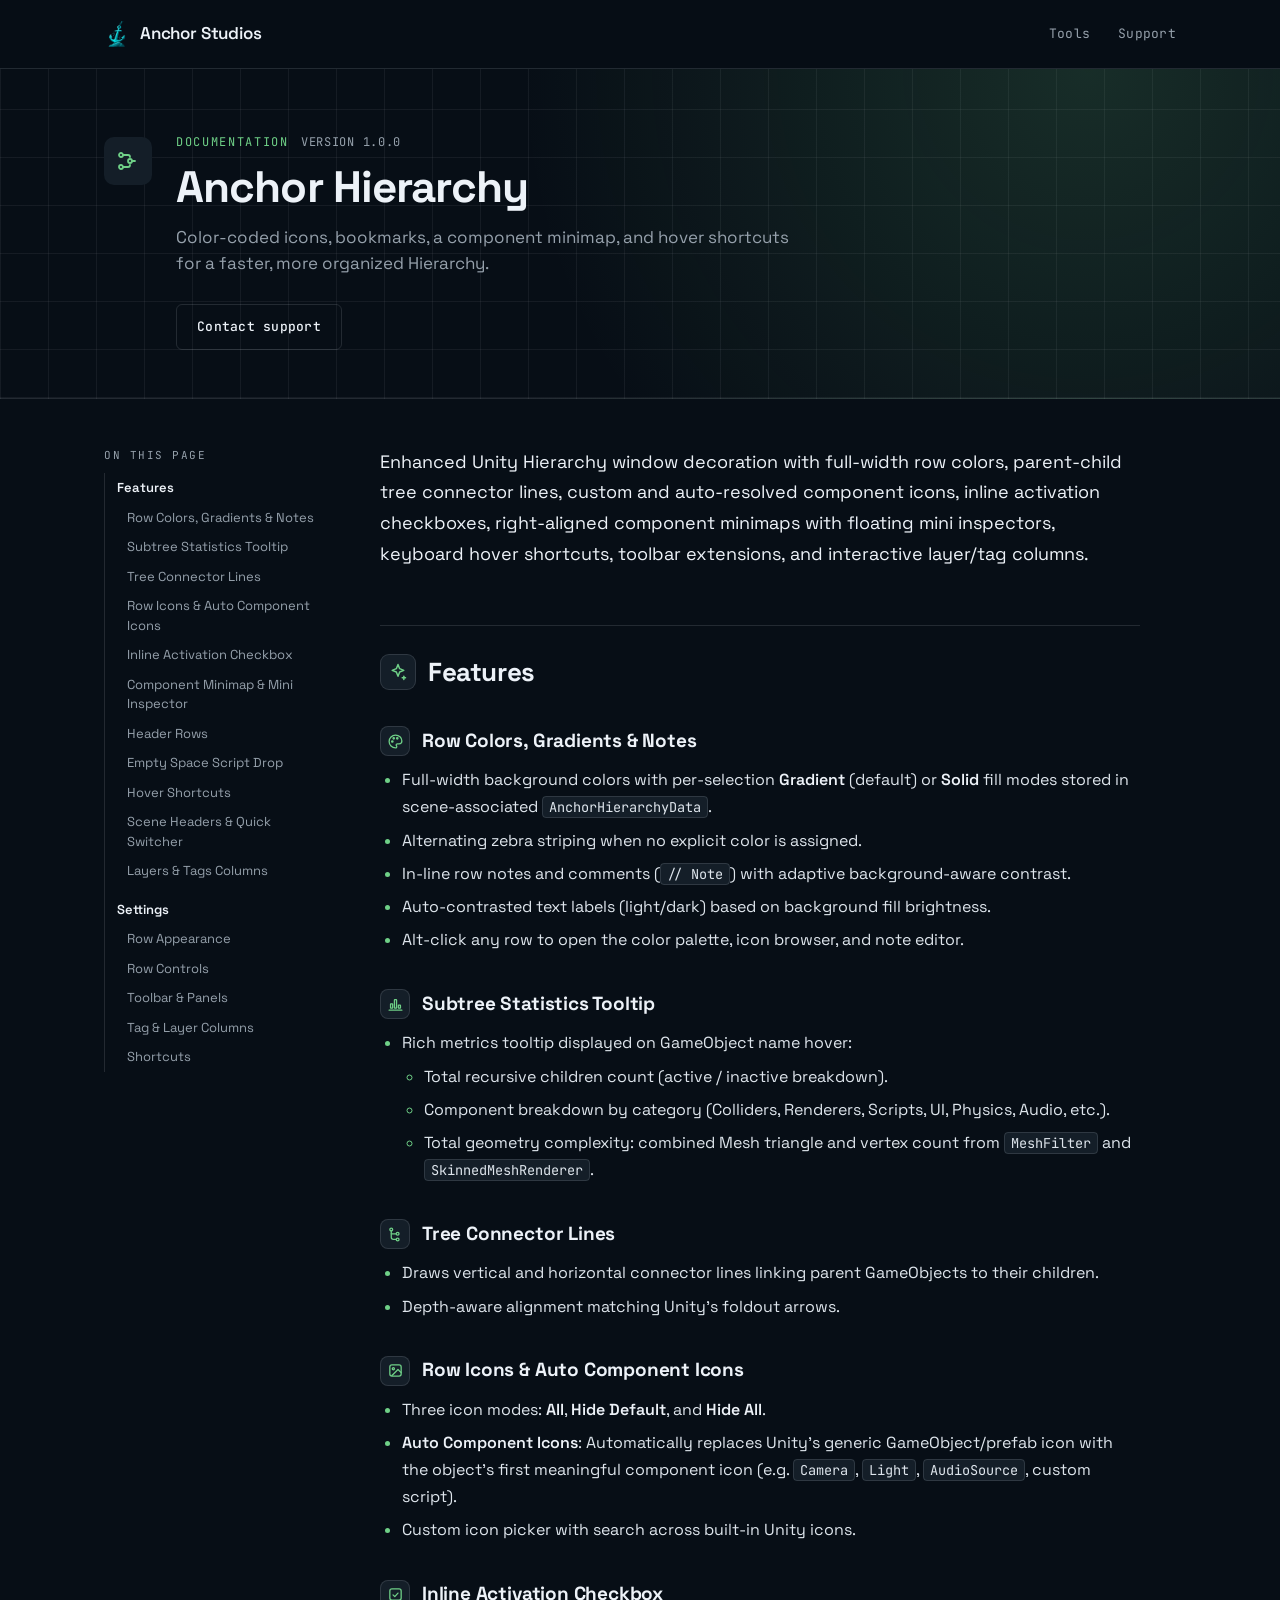
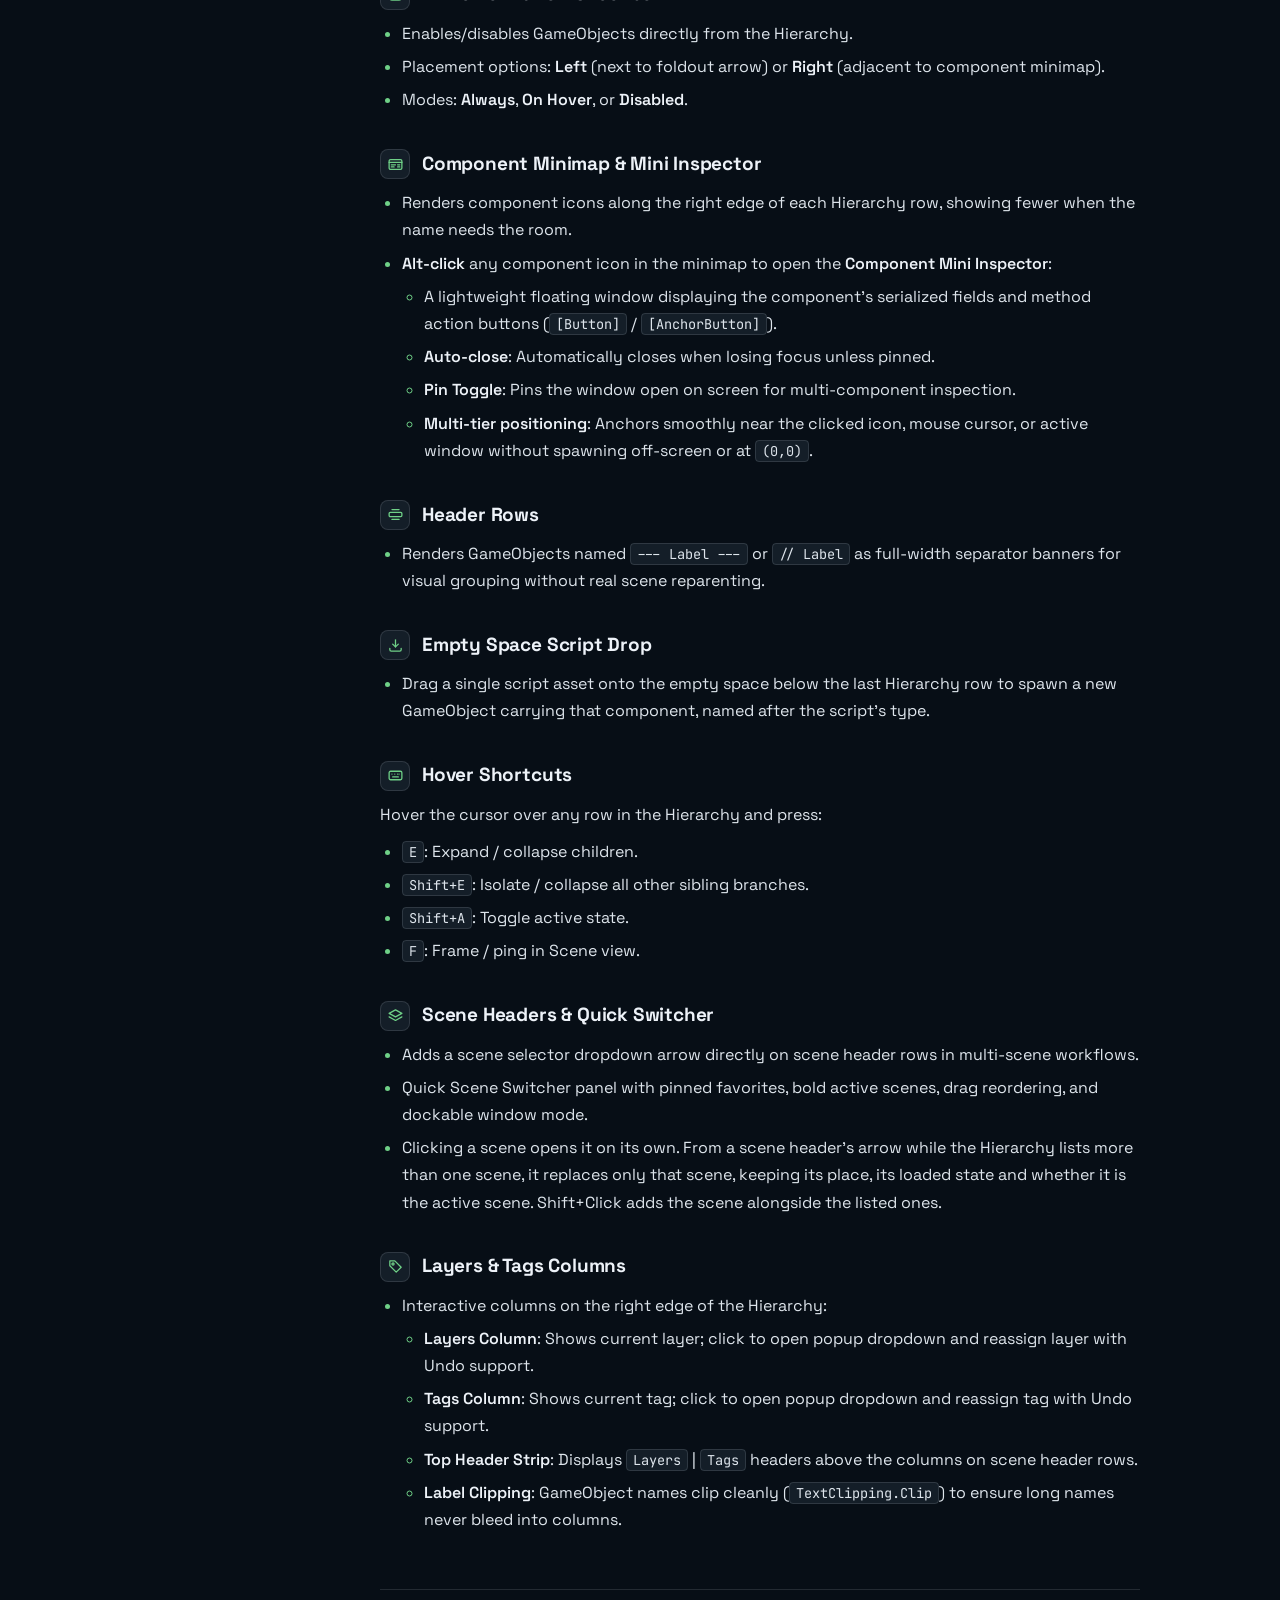
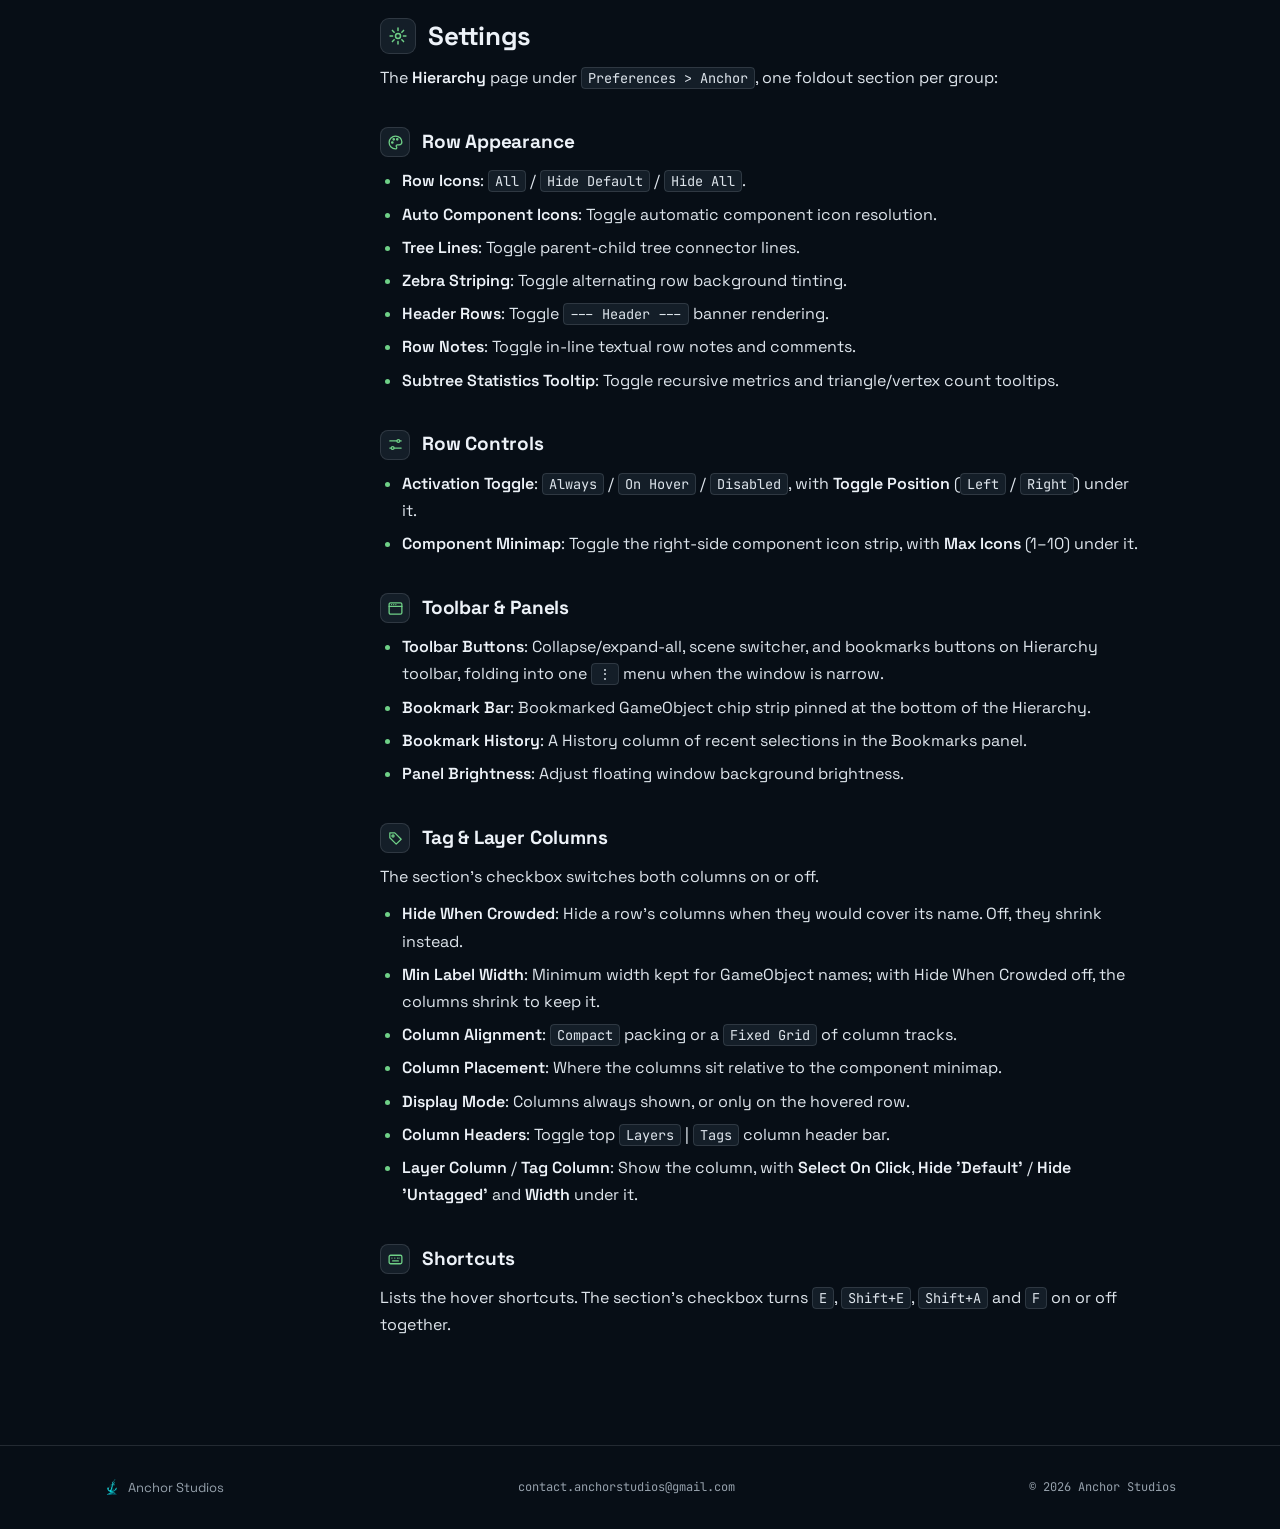
==== hierarchy/index.html @ f1061329 "Add a documentation page for Anchor Hierarchy - hierarchy/index.html is built from the module README" ====
<!doctype html>
<!-- Generated from the Anchor Hierarchy README by scripts/build-docs.py. Edit the README, then rebuild. -->
<html lang="en">
<head>
  <meta charset="UTF-8">
  <meta name="viewport" content="width=device-width, initial-scale=1.0">
  <title>Anchor Hierarchy Documentation — Anchor Studios</title>
  <meta name="description" content="Color-coded icons, bookmarks, a component minimap, and hover shortcuts for a faster, more organized Hierarchy.">
  <link rel="icon" type="image/png" sizes="32x32" href="../src/img/brand/favicon-32.png">
  <link rel="icon" type="image/png" sizes="48x48" href="../src/img/brand/favicon-48.png">
  <link rel="preconnect" href="https://fonts.googleapis.com">
  <link rel="preconnect" href="https://fonts.gstatic.com" crossorigin>
  <link href="https://fonts.googleapis.com/css2?family=Space+Grotesk:wght@500;600;700&family=JetBrains+Mono:wght@400;500&display=swap" rel="stylesheet">
  <link rel="stylesheet" href="../src/css/styles.css">
  <link rel="stylesheet" href="../src/css/docs.css">
</head>
<body style="--tool-accent: oklch(78% 0.14 150);">

  <header class="site-header">
    <div class="wrap header-inner">
      <a href="../" class="brand">
        <img src="../src/img/brand/mark-crisp-256.png" alt="">
        Anchor Studios
      </a>
      <nav>
        <a href="../#tools">Tools</a>
        <a href="mailto:contact.anchorstudios@gmail.com">Support</a>
      </nav>
    </div>
  </header>

  <main>
    <section class="doc-hero">
      <div class="wrap doc-hero-inner">
        <div class="modal-icon"><svg viewBox="0 0 24 24" fill="none" stroke="currentColor" stroke-width="1.8" stroke-linecap="round" stroke-linejoin="round" width="24" height="24"><circle cx="5" cy="6" r="2"/><circle cx="5" cy="18" r="2"/><circle cx="14" cy="12" r="2"/><path d="M7 6h5a2 2 0 0 1 2 2v0"/><path d="M7 18h5a2 2 0 0 0 2-2v0"/><path d="M16 12h3"/></svg></div>
        <div>
          <div class="doc-eyebrow">Documentation <span class="doc-version">Version 1.0.0</span></div>
          <h1>Anchor Hierarchy</h1>
          <p class="lede">Color-coded icons, bookmarks, a component minimap, and hover shortcuts for a faster, more organized Hierarchy.</p>
          <div class="hero-actions">
            
            <a class="btn btn-ghost" href="mailto:contact.anchorstudios@gmail.com">Contact support</a>
          </div>
        </div>
      </div>
    </section>

    <div class="wrap doc-layout">
      <nav class="doc-toc" aria-label="On this page">
        <div class="doc-toc-title">On this page</div>
        <ul><li class="toc-2"><a href="#features">Features</a></li><li class="toc-3"><a href="#row-colors-gradients-notes">Row Colors, Gradients &amp; Notes</a></li><li class="toc-3"><a href="#subtree-statistics-tooltip">Subtree Statistics Tooltip</a></li><li class="toc-3"><a href="#tree-connector-lines">Tree Connector Lines</a></li><li class="toc-3"><a href="#row-icons-auto-component-icons">Row Icons &amp; Auto Component Icons</a></li><li class="toc-3"><a href="#inline-activation-checkbox">Inline Activation Checkbox</a></li><li class="toc-3"><a href="#component-minimap-mini-inspector">Component Minimap &amp; Mini Inspector</a></li><li class="toc-3"><a href="#header-rows">Header Rows</a></li><li class="toc-3"><a href="#empty-space-script-drop">Empty Space Script Drop</a></li><li class="toc-3"><a href="#hover-shortcuts">Hover Shortcuts</a></li><li class="toc-3"><a href="#scene-headers-quick-switcher">Scene Headers &amp; Quick Switcher</a></li><li class="toc-3"><a href="#layers-tags-columns">Layers &amp; Tags Columns</a></li><li class="toc-2"><a href="#settings">Settings</a></li><li class="toc-3"><a href="#row-appearance">Row Appearance</a></li><li class="toc-3"><a href="#row-controls">Row Controls</a></li><li class="toc-3"><a href="#toolbar-panels">Toolbar &amp; Panels</a></li><li class="toc-3"><a href="#tag-layer-columns">Tag &amp; Layer Columns</a></li><li class="toc-3"><a href="#shortcuts">Shortcuts</a></li></ul>
      </nav>
      <article class="doc-content">
<p>Enhanced Unity Hierarchy window decoration with full-width row colors, parent-child tree connector lines, custom and auto-resolved component icons, inline activation checkboxes, right-aligned component minimaps with floating mini inspectors, keyboard hover shortcuts, toolbar extensions, and interactive layer/tag columns.</p>
<hr>
<h2 id="features"><span class="doc-icon" aria-hidden="true"><svg viewBox="0 0 24 24" fill="none" stroke="currentColor" stroke-width="1.8" stroke-linecap="round" stroke-linejoin="round"><path d="M12 3l2 5 5 2-5 2-2 5-2-5-5-2 5-2 2-5z"/><path d="M19 17v4"/><path d="M17 19h4"/></svg></span><span>Features</span></h2>
<h3 id="row-colors-gradients-notes"><span class="doc-icon" aria-hidden="true"><svg viewBox="0 0 24 24" fill="none" stroke="currentColor" stroke-width="1.8" stroke-linecap="round" stroke-linejoin="round"><path d="M12 3a9 9 0 1 0 0 18c1.2 0 1.8-.8 1.8-1.7 0-1.1-.9-1.6-.9-2.5 0-.9.7-1.6 1.6-1.6H17a4 4 0 0 0 4-4c0-4.6-4-8.2-9-8.2z"/><circle cx="7.5" cy="12" r="1"/><circle cx="9.5" cy="7.5" r="1"/><circle cx="14.5" cy="7.5" r="1"/></svg></span><span>Row Colors, Gradients &amp; Notes</span></h3>
<ul><li>
Full-width background colors with per-selection <strong>Gradient</strong> (default) or <strong>Solid</strong> fill modes stored in scene-associated <code>AnchorHierarchyData</code>.
</li><li>
Alternating zebra striping when no explicit color is assigned.
</li><li>
In-line row notes and comments (<code>// Note</code>) with adaptive background-aware contrast.
</li><li>
Auto-contrasted text labels (light/dark) based on background fill brightness.
</li><li>
Alt-click any row to open the color palette, icon browser, and note editor.
</li></ul>
<h3 id="subtree-statistics-tooltip"><span class="doc-icon" aria-hidden="true"><svg viewBox="0 0 24 24" fill="none" stroke="currentColor" stroke-width="1.8" stroke-linecap="round" stroke-linejoin="round"><path d="M3 20h18"/><rect x="5" y="11" width="3" height="6" rx="0.5"/><rect x="10.5" y="5" width="3" height="12" rx="0.5"/><rect x="16" y="13" width="3" height="4" rx="0.5"/></svg></span><span>Subtree Statistics Tooltip</span></h3>
<ul><li>
Rich metrics tooltip displayed on GameObject name hover:
<ul><li>
Total recursive children count (active / inactive breakdown).
</li><li>
Component breakdown by category (Colliders, Renderers, Scripts, UI, Physics, Audio, etc.).
</li><li>
Total geometry complexity: combined Mesh triangle and vertex count from <code>MeshFilter</code> and <code>SkinnedMeshRenderer</code>.
</li></ul>
</li></ul>
<h3 id="tree-connector-lines"><span class="doc-icon" aria-hidden="true"><svg viewBox="0 0 24 24" fill="none" stroke="currentColor" stroke-width="1.8" stroke-linecap="round" stroke-linejoin="round"><circle cx="6" cy="5" r="2"/><path d="M6 7v9a3 3 0 0 0 3 3h4"/><path d="M6 11h7"/><circle cx="15" cy="11" r="2"/><circle cx="15" cy="19" r="2"/></svg></span><span>Tree Connector Lines</span></h3>
<ul><li>
Draws vertical and horizontal connector lines linking parent GameObjects to their children.
</li><li>
Depth-aware alignment matching Unity's foldout arrows.
</li></ul>
<h3 id="row-icons-auto-component-icons"><span class="doc-icon" aria-hidden="true"><svg viewBox="0 0 24 24" fill="none" stroke="currentColor" stroke-width="1.8" stroke-linecap="round" stroke-linejoin="round"><rect x="4" y="4" width="16" height="16" rx="3"/><circle cx="9" cy="9.5" r="1.5"/><path d="M20 15l-4.5-4.5L7 19"/></svg></span><span>Row Icons &amp; Auto Component Icons</span></h3>
<ul><li>
Three icon modes: <strong>All</strong>, <strong>Hide Default</strong>, and <strong>Hide All</strong>.
</li><li>
<strong>Auto Component Icons</strong>: Automatically replaces Unity's generic GameObject/prefab icon with the object's first meaningful component icon (e.g. <code>Camera</code>, <code>Light</code>, <code>AudioSource</code>, custom script).
</li><li>
Custom icon picker with search across built-in Unity icons.
</li></ul>
<h3 id="inline-activation-checkbox"><span class="doc-icon" aria-hidden="true"><svg viewBox="0 0 24 24" fill="none" stroke="currentColor" stroke-width="1.8" stroke-linecap="round" stroke-linejoin="round"><rect x="4" y="4" width="16" height="16" rx="3"/><path d="M8.5 12.5l2.5 2.5 4.5-5"/></svg></span><span>Inline Activation Checkbox</span></h3>
<ul><li>
Enables/disables GameObjects directly from the Hierarchy.
</li><li>
Placement options: <strong>Left</strong> (next to foldout arrow) or <strong>Right</strong> (adjacent to component minimap).
</li><li>
Modes: <strong>Always</strong>, <strong>On Hover</strong>, or <strong>Disabled</strong>.
</li></ul>
<h3 id="component-minimap-mini-inspector"><span class="doc-icon" aria-hidden="true"><svg viewBox="0 0 24 24" fill="none" stroke="currentColor" stroke-width="1.8" stroke-linecap="round" stroke-linejoin="round"><rect x="3" y="5" width="18" height="14" rx="2"/><path d="M3 9h18"/><path d="M6 12.5h6"/><path d="M6 15.5h4"/><path d="M15 12.5h3"/><path d="M15 15.5h3"/></svg></span><span>Component Minimap &amp; Mini Inspector</span></h3>
<ul><li>
Renders component icons along the right edge of each Hierarchy row, showing fewer when the name needs the room.
</li><li>
<strong>Alt-click</strong> any component icon in the minimap to open the <strong>Component Mini Inspector</strong>:
<ul><li>
A lightweight floating window displaying the component's serialized fields and method action buttons (<code>[Button]</code> / <code>[AnchorButton]</code>).
</li><li>
<strong>Auto-close</strong>: Automatically closes when losing focus unless pinned.
</li><li>
<strong>Pin Toggle</strong>: Pins the window open on screen for multi-component inspection.
</li><li>
<strong>Multi-tier positioning</strong>: Anchors smoothly near the clicked icon, mouse cursor, or active window without spawning off-screen or at <code>(0,0)</code>.
</li></ul>
</li></ul>
<h3 id="header-rows"><span class="doc-icon" aria-hidden="true"><svg viewBox="0 0 24 24" fill="none" stroke="currentColor" stroke-width="1.8" stroke-linecap="round" stroke-linejoin="round"><rect x="3" y="9" width="18" height="6" rx="1.5"/><path d="M7 5h10"/><path d="M7 19h10"/></svg></span><span>Header Rows</span></h3>
<ul><li>
Renders GameObjects named <code>--- Label ---</code> or <code>// Label</code> as full-width separator banners for visual grouping without real scene reparenting.
</li></ul>
<h3 id="empty-space-script-drop"><span class="doc-icon" aria-hidden="true"><svg viewBox="0 0 24 24" fill="none" stroke="currentColor" stroke-width="1.8" stroke-linecap="round" stroke-linejoin="round"><path d="M12 4v10"/><path d="M8 10l4 4 4-4"/><path d="M4 16v2a2 2 0 0 0 2 2h12a2 2 0 0 0 2-2v-2"/></svg></span><span>Empty Space Script Drop</span></h3>
<ul><li>
Drag a single script asset onto the empty space below the last Hierarchy row to spawn a new GameObject carrying that component, named after the script's type.
</li></ul>
<h3 id="hover-shortcuts"><span class="doc-icon" aria-hidden="true"><svg viewBox="0 0 24 24" fill="none" stroke="currentColor" stroke-width="1.8" stroke-linecap="round" stroke-linejoin="round"><rect x="3" y="6" width="18" height="12" rx="2"/><path d="M7 10h.01M11 10h.01M15 10h.01M17 10h.01"/><path d="M8 14h8"/></svg></span><span>Hover Shortcuts</span></h3>
<p>Hover the cursor over any row in the Hierarchy and press:</p>
<ul><li>
<code>E</code>: Expand / collapse children.
</li><li>
<code>Shift+E</code>: Isolate / collapse all other sibling branches.
</li><li>
<code>Shift+A</code>: Toggle active state.
</li><li>
<code>F</code>: Frame / ping in Scene view.
</li></ul>
<h3 id="scene-headers-quick-switcher"><span class="doc-icon" aria-hidden="true"><svg viewBox="0 0 24 24" fill="none" stroke="currentColor" stroke-width="1.8" stroke-linecap="round" stroke-linejoin="round"><path d="M12 4l9 5-9 5-9-5 9-5z"/><path d="M3 14l9 5 9-5"/></svg></span><span>Scene Headers &amp; Quick Switcher</span></h3>
<ul><li>
Adds a scene selector dropdown arrow directly on scene header rows in multi-scene workflows.
</li><li>
Quick Scene Switcher panel with pinned favorites, bold active scenes, drag reordering, and dockable window mode.
</li><li>
Clicking a scene opens it on its own. From a scene header's arrow while the Hierarchy lists more than one scene, it replaces only that scene, keeping its place, its loaded state and whether it is the active scene. Shift+Click adds the scene alongside the listed ones.
</li></ul>
<h3 id="layers-tags-columns"><span class="doc-icon" aria-hidden="true"><svg viewBox="0 0 24 24" fill="none" stroke="currentColor" stroke-width="1.8" stroke-linecap="round" stroke-linejoin="round"><path d="M4 4h7l9 9-7 7-9-9V4z"/><circle cx="8.5" cy="8.5" r="1.5"/></svg></span><span>Layers &amp; Tags Columns</span></h3>
<ul><li>
Interactive columns on the right edge of the Hierarchy:
<ul><li>
<strong>Layers Column</strong>: Shows current layer; click to open popup dropdown and reassign layer with Undo support.
</li><li>
<strong>Tags Column</strong>: Shows current tag; click to open popup dropdown and reassign tag with Undo support.
</li><li>
<strong>Top Header Strip</strong>: Displays <code>Layers</code> | <code>Tags</code> headers above the columns on scene header rows.
</li><li>
<strong>Label Clipping</strong>: GameObject names clip cleanly (<code>TextClipping.Clip</code>) to ensure long names never bleed into columns.
</li></ul>
</li></ul>
<hr>
<h2 id="settings"><span class="doc-icon" aria-hidden="true"><svg viewBox="0 0 24 24" fill="none" stroke="currentColor" stroke-width="1.8" stroke-linecap="round" stroke-linejoin="round"><circle cx="12" cy="12" r="3"/><path d="M12 2.5v3M12 18.5v3M2.5 12h3M18.5 12h3M5.3 5.3l2.1 2.1M16.6 16.6l2.1 2.1M5.3 18.7l2.1-2.1M16.6 7.4l2.1-2.1"/></svg></span><span>Settings</span></h2>
<p>The <strong>Hierarchy</strong> page under <code>Preferences &gt; Anchor</code>, one foldout section per group:</p>
<h3 id="row-appearance"><span class="doc-icon" aria-hidden="true"><svg viewBox="0 0 24 24" fill="none" stroke="currentColor" stroke-width="1.8" stroke-linecap="round" stroke-linejoin="round"><path d="M12 3a9 9 0 1 0 0 18c1.2 0 1.8-.8 1.8-1.7 0-1.1-.9-1.6-.9-2.5 0-.9.7-1.6 1.6-1.6H17a4 4 0 0 0 4-4c0-4.6-4-8.2-9-8.2z"/><circle cx="7.5" cy="12" r="1"/><circle cx="9.5" cy="7.5" r="1"/><circle cx="14.5" cy="7.5" r="1"/></svg></span><span>Row Appearance</span></h3>
<ul><li>
<strong>Row Icons</strong>: <code>All</code> / <code>Hide Default</code> / <code>Hide All</code>.
</li><li>
<strong>Auto Component Icons</strong>: Toggle automatic component icon resolution.
</li><li>
<strong>Tree Lines</strong>: Toggle parent-child tree connector lines.
</li><li>
<strong>Zebra Striping</strong>: Toggle alternating row background tinting.
</li><li>
<strong>Header Rows</strong>: Toggle <code>--- Header ---</code> banner rendering.
</li><li>
<strong>Row Notes</strong>: Toggle in-line textual row notes and comments.
</li><li>
<strong>Subtree Statistics Tooltip</strong>: Toggle recursive metrics and triangle/vertex count tooltips.
</li></ul>
<h3 id="row-controls"><span class="doc-icon" aria-hidden="true"><svg viewBox="0 0 24 24" fill="none" stroke="currentColor" stroke-width="1.8" stroke-linecap="round" stroke-linejoin="round"><path d="M4 7h10M18 7h2"/><circle cx="16" cy="7" r="2"/><path d="M4 17h2M10 17h10"/><circle cx="8" cy="17" r="2"/></svg></span><span>Row Controls</span></h3>
<ul><li>
<strong>Activation Toggle</strong>: <code>Always</code> / <code>On Hover</code> / <code>Disabled</code>, with <strong>Toggle Position</strong> (<code>Left</code> / <code>Right</code>) under it.
</li><li>
<strong>Component Minimap</strong>: Toggle the right-side component icon strip, with <strong>Max Icons</strong> (1–10) under it.
</li></ul>
<h3 id="toolbar-panels"><span class="doc-icon" aria-hidden="true"><svg viewBox="0 0 24 24" fill="none" stroke="currentColor" stroke-width="1.8" stroke-linecap="round" stroke-linejoin="round"><rect x="3" y="4" width="18" height="16" rx="2"/><path d="M3 9h18"/><path d="M6.5 6.5h.01M9.5 6.5h.01M12.5 6.5h.01"/></svg></span><span>Toolbar &amp; Panels</span></h3>
<ul><li>
<strong>Toolbar Buttons</strong>: Collapse/expand-all, scene switcher, and bookmarks buttons on Hierarchy toolbar, folding into one <code>⋮</code> menu when the window is narrow.
</li><li>
<strong>Bookmark Bar</strong>: Bookmarked GameObject chip strip pinned at the bottom of the Hierarchy.
</li><li>
<strong>Bookmark History</strong>: A History column of recent selections in the Bookmarks panel.
</li><li>
<strong>Panel Brightness</strong>: Adjust floating window background brightness.
</li></ul>
<h3 id="tag-layer-columns"><span class="doc-icon" aria-hidden="true"><svg viewBox="0 0 24 24" fill="none" stroke="currentColor" stroke-width="1.8" stroke-linecap="round" stroke-linejoin="round"><path d="M4 4h7l9 9-7 7-9-9V4z"/><circle cx="8.5" cy="8.5" r="1.5"/></svg></span><span>Tag &amp; Layer Columns</span></h3>
<p>The section's checkbox switches both columns on or off.</p>
<ul><li>
<strong>Hide When Crowded</strong>: Hide a row's columns when they would cover its name. Off, they shrink instead.
</li><li>
<strong>Min Label Width</strong>: Minimum width kept for GameObject names; with Hide When Crowded off, the columns shrink to keep it.
</li><li>
<strong>Column Alignment</strong>: <code>Compact</code> packing or a <code>Fixed Grid</code> of column tracks.
</li><li>
<strong>Column Placement</strong>: Where the columns sit relative to the component minimap.
</li><li>
<strong>Display Mode</strong>: Columns always shown, or only on the hovered row.
</li><li>
<strong>Column Headers</strong>: Toggle top <code>Layers</code> | <code>Tags</code> column header bar.
</li><li>
<strong>Layer Column</strong> / <strong>Tag Column</strong>: Show the column, with <strong>Select On Click</strong>, <strong>Hide 'Default'</strong> / <strong>Hide 'Untagged'</strong> and <strong>Width</strong> under it.
</li></ul>
<h3 id="shortcuts"><span class="doc-icon" aria-hidden="true"><svg viewBox="0 0 24 24" fill="none" stroke="currentColor" stroke-width="1.8" stroke-linecap="round" stroke-linejoin="round"><rect x="3" y="6" width="18" height="12" rx="2"/><path d="M7 10h.01M11 10h.01M15 10h.01M17 10h.01"/><path d="M8 14h8"/></svg></span><span>Shortcuts</span></h3>
<p>Lists the hover shortcuts. The section's checkbox turns <code>E</code>, <code>Shift+E</code>, <code>Shift+A</code> and <code>F</code> on or off together.</p>
<hr>
      </article>
    </div>
  </main>

  <footer class="site-footer">
    <div class="wrap footer-inner">
      <div class="footer-brand">
        <img src="../src/img/brand/mark-crisp-256.png" alt="">
        Anchor Studios
      </div>
      <a class="footer-contact" href="mailto:contact.anchorstudios@gmail.com">contact.anchorstudios@gmail.com</a>
      <span class="copyright">&copy; 2026 Anchor Studios</span>
    </div>
  </footer>

</body>
</html>
---- src/css/styles.css ----
:root {
  --bg: oklch(16% 0.02 250);
  --surface: oklch(20% 0.025 250);
  --surface-2: oklch(23% 0.025 250);
  --text: oklch(96% 0.01 250);
  --muted: oklch(70% 0.02 250);
  --border: oklch(96% 0.01 250 / 12%);
  --accent: oklch(78% 0.14 195);
  --accent-strong: oklch(85% 0.12 195);
  --font-display: 'Space Grotesk', system-ui, sans-serif;
  --font-mono: 'JetBrains Mono', ui-monospace, 'SFMono-Regular', Menlo, monospace;
}

* { box-sizing: border-box; }

html { color-scheme: dark; }

body {
  margin: 0;
  background: var(--bg);
  color: var(--text);
  font-family: var(--font-display);
  line-height: 1.5;
  -webkit-font-smoothing: antialiased;
}

a { color: var(--accent); text-decoration: none; }
a:hover { color: var(--accent-strong); }
a:focus-visible, button:focus-visible { outline: 2px solid var(--accent); outline-offset: 3px; }

.wrap {
  max-width: 1120px;
  margin: 0 auto;
  padding: 0 24px;
}

/* Header */
.site-header {
  border-bottom: 1px solid var(--border);
  position: sticky;
  top: 0;
  background: color-mix(in oklch, var(--bg) 88%, transparent);
  backdrop-filter: blur(8px);
  z-index: 10;
}

.header-inner {
  display: flex;
  align-items: center;
  justify-content: space-between;
  height: 68px;
}

.brand {
  display: flex;
  align-items: center;
  gap: 10px;
  color: var(--text);
  font-weight: 600;
  font-size: 17px;
  letter-spacing: -0.01em;
}

.brand img { width: 26px; height: 26px; }
.brand:hover { color: var(--text); }

.site-header nav {
  display: flex;
  gap: 28px;
  font-family: var(--font-mono);
  font-size: 13px;
  letter-spacing: 0.02em;
}

.site-header nav a { color: var(--muted); }
.site-header nav a:hover { color: var(--text); }

/* Hero */
.hero {
  position: relative;
  overflow: hidden;
  padding: 96px 0 88px;
  background:
    radial-gradient(circle at 82% 20%, oklch(35% 0.08 195 / 22%), transparent 45%),
    repeating-linear-gradient(0deg, var(--border) 0px, transparent 1px 48px),
    repeating-linear-gradient(90deg, var(--border) 0px, transparent 1px 48px);
}

.hero-inner { position: relative; z-index: 1; max-width: 760px; }

.eyebrow {
  display: inline-flex;
  align-items: center;
  gap: 10px;
  font-family: var(--font-mono);
  font-size: 13px;
  letter-spacing: 0.14em;
  text-transform: uppercase;
  color: var(--accent);
  margin-bottom: 24px;
}

.eyebrow img { width: 20px; height: 20px; }

.hero h1 {
  font-size: clamp(32px, 5vw, 52px);
  font-weight: 700;
  letter-spacing: -0.02em;
  line-height: 1.1;
  margin: 0 0 20px;
}

.hero .lede {
  font-size: clamp(16px, 2vw, 18px);
  color: var(--muted);
  max-width: 640px;
  margin: 0 0 36px;
}

.hero-actions { display: flex; gap: 14px; flex-wrap: wrap; }

.btn {
  display: inline-flex;
  align-items: center;
  gap: 8px;
  font-family: var(--font-mono);
  font-size: 13px;
  font-weight: 500;
  letter-spacing: 0.02em;
  padding: 12px 20px;
  border-radius: 6px;
  border: 1px solid transparent;
}

.btn-primary { background: var(--accent); color: oklch(16% 0.02 250); }
.btn-primary:hover { background: var(--accent-strong); color: oklch(16% 0.02 250); }

.btn-ghost { border-color: var(--border); color: var(--text); }
.btn-ghost:hover { border-color: var(--accent); color: var(--accent); }

.btn[hidden] { display: none; }

/* Tools */
.tools { padding: 88px 0 96px; }

.tools h2 {
  font-size: 13px;
  font-family: var(--font-mono);
  text-transform: uppercase;
  letter-spacing: 0.14em;
  color: var(--muted);
  margin: 0 0 32px;
  font-weight: 500;
}

.tool-grid {
  display: grid;
  grid-template-columns: repeat(auto-fit, minmax(240px, 1fr));
  gap: 20px;
}

.tool-card {
  background: var(--surface);
  border: 1px solid var(--border);
  border-radius: 10px;
  padding: 24px;
  display: flex;
  flex-direction: column;
  gap: 14px;
  cursor: pointer;
  transition: border-color 0.15s ease, transform 0.15s ease;
}

.tool-card:hover,
.tool-card:focus-visible {
  border-color: var(--tool-accent, var(--accent));
  transform: translateY(-2px);
  outline: none;
}

.tool-icon {
  width: 40px;
  height: 40px;
  border-radius: 8px;
  background: var(--surface-2);
  display: flex;
  align-items: center;
  justify-content: center;
  color: var(--tool-accent, var(--accent));
}

.tool-card h3 {
  font-size: 17px;
  font-weight: 600;
  letter-spacing: -0.01em;
  margin: 0;
}

.tool-card p {
  font-size: 14px;
  color: var(--muted);
  margin: 0;
  flex-grow: 1;
}

.status {
  display: inline-flex;
  align-items: center;
  gap: 6px;
  font-family: var(--font-mono);
  font-size: 11px;
  letter-spacing: 0.06em;
  text-transform: uppercase;
  width: fit-content;
}

.status::before {
  content: '';
  width: 6px;
  height: 6px;
  border-radius: 50%;
  background: currentColor;
}

.status-soon { color: var(--tool-accent, var(--accent)); }
.status-dev { color: var(--muted); }

.tools-footnote {
  margin: 28px 0 0;
  font-family: var(--font-mono);
  font-size: 13px;
  color: var(--muted);
}

/* Footer */
.site-footer {
  border-top: 1px solid var(--border);
  padding: 32px 0;
}

.footer-inner {
  display: flex;
  align-items: center;
  justify-content: space-between;
  flex-wrap: wrap;
  gap: 12px;
}

.footer-brand {
  display: flex;
  align-items: center;
  gap: 8px;
  font-size: 13px;
  color: var(--muted);
}

.footer-brand img { width: 16px; height: 16px; }

.copyright {
  font-family: var(--font-mono);
  font-size: 12px;
  color: var(--muted);
}

.footer-contact {
  font-family: var(--font-mono);
  font-size: 12px;
  color: var(--muted);
}

.footer-contact:hover { color: var(--accent); }

/* Tool detail modal */
.modal-backdrop[hidden] { display: none; }

.modal-backdrop {
  position: fixed;
  inset: 0;
  background: oklch(10% 0.02 250 / 65%);
  backdrop-filter: blur(4px);
  display: flex;
  align-items: center;
  justify-content: center;
  padding: 24px;
  z-index: 100;
}

.modal {
  position: relative;
  background: var(--surface);
  border: 1px solid var(--border);
  border-radius: 14px;
  padding: 36px;
  max-width: 480px;
  width: 100%;
  display: flex;
  flex-direction: column;
  align-items: flex-start;
  gap: 16px;
}

.modal-close {
  position: absolute;
  top: 16px;
  right: 16px;
  background: none;
  border: none;
  color: var(--muted);
  padding: 6px;
  border-radius: 6px;
  cursor: pointer;
  display: flex;
}

.modal-close:hover { color: var(--text); background: var(--surface-2); }

.modal-icon {
  width: 48px;
  height: 48px;
  border-radius: 10px;
  background: var(--surface-2);
  display: flex;
  align-items: center;
  justify-content: center;
  color: var(--tool-accent, var(--accent));
}

.modal-icon svg { width: 24px; height: 24px; }

.modal h3 {
  font-size: 21px;
  font-weight: 600;
  letter-spacing: -0.01em;
  margin: 0;
}

.modal p {
  font-size: 15px;
  line-height: 1.6;
  color: var(--muted);
  margin: 0;
}

@media (max-width: 600px) {
  .header-inner { height: 60px; }
  .site-header nav { gap: 18px; }
  .hero { padding: 64px 0 56px; }
  .tools { padding: 56px 0 64px; }
}
---- src/css/docs.css ----
/* Tool documentation pages, generated by scripts/build-docs.py. Loaded after styles.css. */

.doc-hero {
  padding: 64px 0 48px;
  border-bottom: 1px solid var(--border);
  background:
    radial-gradient(circle at 85% 0%, color-mix(in oklch, var(--tool-accent) 16%, transparent), transparent 50%),
    repeating-linear-gradient(0deg, var(--border) 0px, transparent 1px 48px),
    repeating-linear-gradient(90deg, var(--border) 0px, transparent 1px 48px);
}

.doc-hero-inner {
  display: flex;
  gap: 24px;
  align-items: flex-start;
}

.doc-hero .modal-icon { flex-shrink: 0; margin-top: 4px; }

.doc-eyebrow {
  display: flex;
  align-items: center;
  gap: 12px;
  font-family: var(--font-mono);
  font-size: 12px;
  letter-spacing: 0.14em;
  text-transform: uppercase;
  color: var(--tool-accent, var(--accent));
  margin-bottom: 12px;
}

.doc-version { color: var(--muted); letter-spacing: 0.06em; }

.doc-hero h1 {
  font-size: clamp(30px, 4.5vw, 44px);
  font-weight: 700;
  letter-spacing: -0.02em;
  line-height: 1.1;
  margin: 0 0 14px;
}

.doc-hero .lede {
  font-size: 17px;
  color: var(--muted);
  max-width: 640px;
  margin: 0 0 28px;
}

.doc-layout {
  display: grid;
  grid-template-columns: 220px minmax(0, 1fr);
  gap: 56px;
  padding-top: 48px;
  padding-bottom: 96px;
}

/* On-page navigation */
.doc-toc {
  position: sticky;
  top: 92px;
  align-self: start;
  max-height: calc(100vh - 116px);
  overflow-y: auto;
  font-size: 13px;
}

.doc-toc-title {
  font-family: var(--font-mono);
  font-size: 11px;
  letter-spacing: 0.14em;
  text-transform: uppercase;
  color: var(--muted);
  margin-bottom: 10px;
}

.doc-toc ul { list-style: none; margin: 0; padding: 0; }

.doc-toc a {
  display: block;
  padding: 5px 0 5px 12px;
  color: var(--muted);
  border-left: 1px solid var(--border);
}

.doc-toc a:hover { color: var(--text); border-left-color: var(--tool-accent, var(--accent)); }
.doc-toc .toc-2 a { color: var(--text); font-weight: 600; padding-top: 14px; }
.doc-toc .toc-2:first-child a { padding-top: 5px; }
.doc-toc .toc-3 a { padding-left: 22px; }

/* Rendered README */
.doc-content {
  max-width: 760px;
  font-size: 16px;
  line-height: 1.7;
  color: color-mix(in oklch, var(--text) 84%, var(--muted));
}

.doc-content > p:first-child { font-size: 18px; color: var(--text); margin-top: 0; }

.doc-content h2,
.doc-content h3 {
  display: flex;
  align-items: center;
  gap: 12px;
  color: var(--text);
  scroll-margin-top: 88px;
}

.doc-icon {
  flex-shrink: 0;
  width: 30px;
  height: 30px;
  border-radius: 8px;
  background: var(--surface-2);
  border: 1px solid var(--border);
  color: var(--tool-accent, var(--accent));
  display: inline-flex;
  align-items: center;
  justify-content: center;
}

.doc-icon svg { width: 17px; height: 17px; }
.doc-content h2 .doc-icon { width: 36px; height: 36px; border-radius: 9px; }
.doc-content h2 .doc-icon svg { width: 20px; height: 20px; }

.doc-content h2 {
  font-size: 26px;
  letter-spacing: -0.015em;
  line-height: 1.25;
  margin: 56px 0 8px;
  padding-top: 28px;
  border-top: 1px solid var(--border);
}

.doc-content h3 {
  font-size: 19px;
  letter-spacing: -0.01em;
  line-height: 1.3;
  margin: 36px 0 8px;
}

.doc-content p { margin: 10px 0; }
.doc-content ul { padding-left: 22px; margin: 10px 0 16px; }
.doc-content ul ul { margin: 6px 0; }
.doc-content li { margin: 6px 0; }
.doc-content li::marker { color: var(--tool-accent, var(--accent)); }
.doc-content strong { color: var(--text); font-weight: 600; }

.doc-content code {
  font-family: var(--font-mono);
  font-size: 0.85em;
  background: var(--surface-2);
  border: 1px solid var(--border);
  border-radius: 4px;
  padding: 1px 6px;
  overflow-wrap: anywhere;
}

.doc-content pre {
  background: var(--surface);
  border: 1px solid var(--border);
  border-radius: 8px;
  padding: 16px 18px;
  overflow-x: auto;
}

.doc-content pre code { background: none; border: 0; padding: 0; }

/* The README's section rules; the h2 borders already separate sections. */
.doc-content hr { display: none; }

@media (max-width: 860px) {
  .doc-layout { grid-template-columns: minmax(0, 1fr); gap: 32px; padding-top: 32px; }

  .doc-toc {
    position: static;
    max-height: none;
    background: var(--surface);
    border: 1px solid var(--border);
    border-radius: 10px;
    padding: 16px 18px;
  }
}

@media (max-width: 600px) {
  .doc-hero { padding: 40px 0 32px; }
  .doc-hero-inner { flex-direction: column; gap: 16px; }
  .doc-content h2 { font-size: 22px; margin-top: 44px; }
}
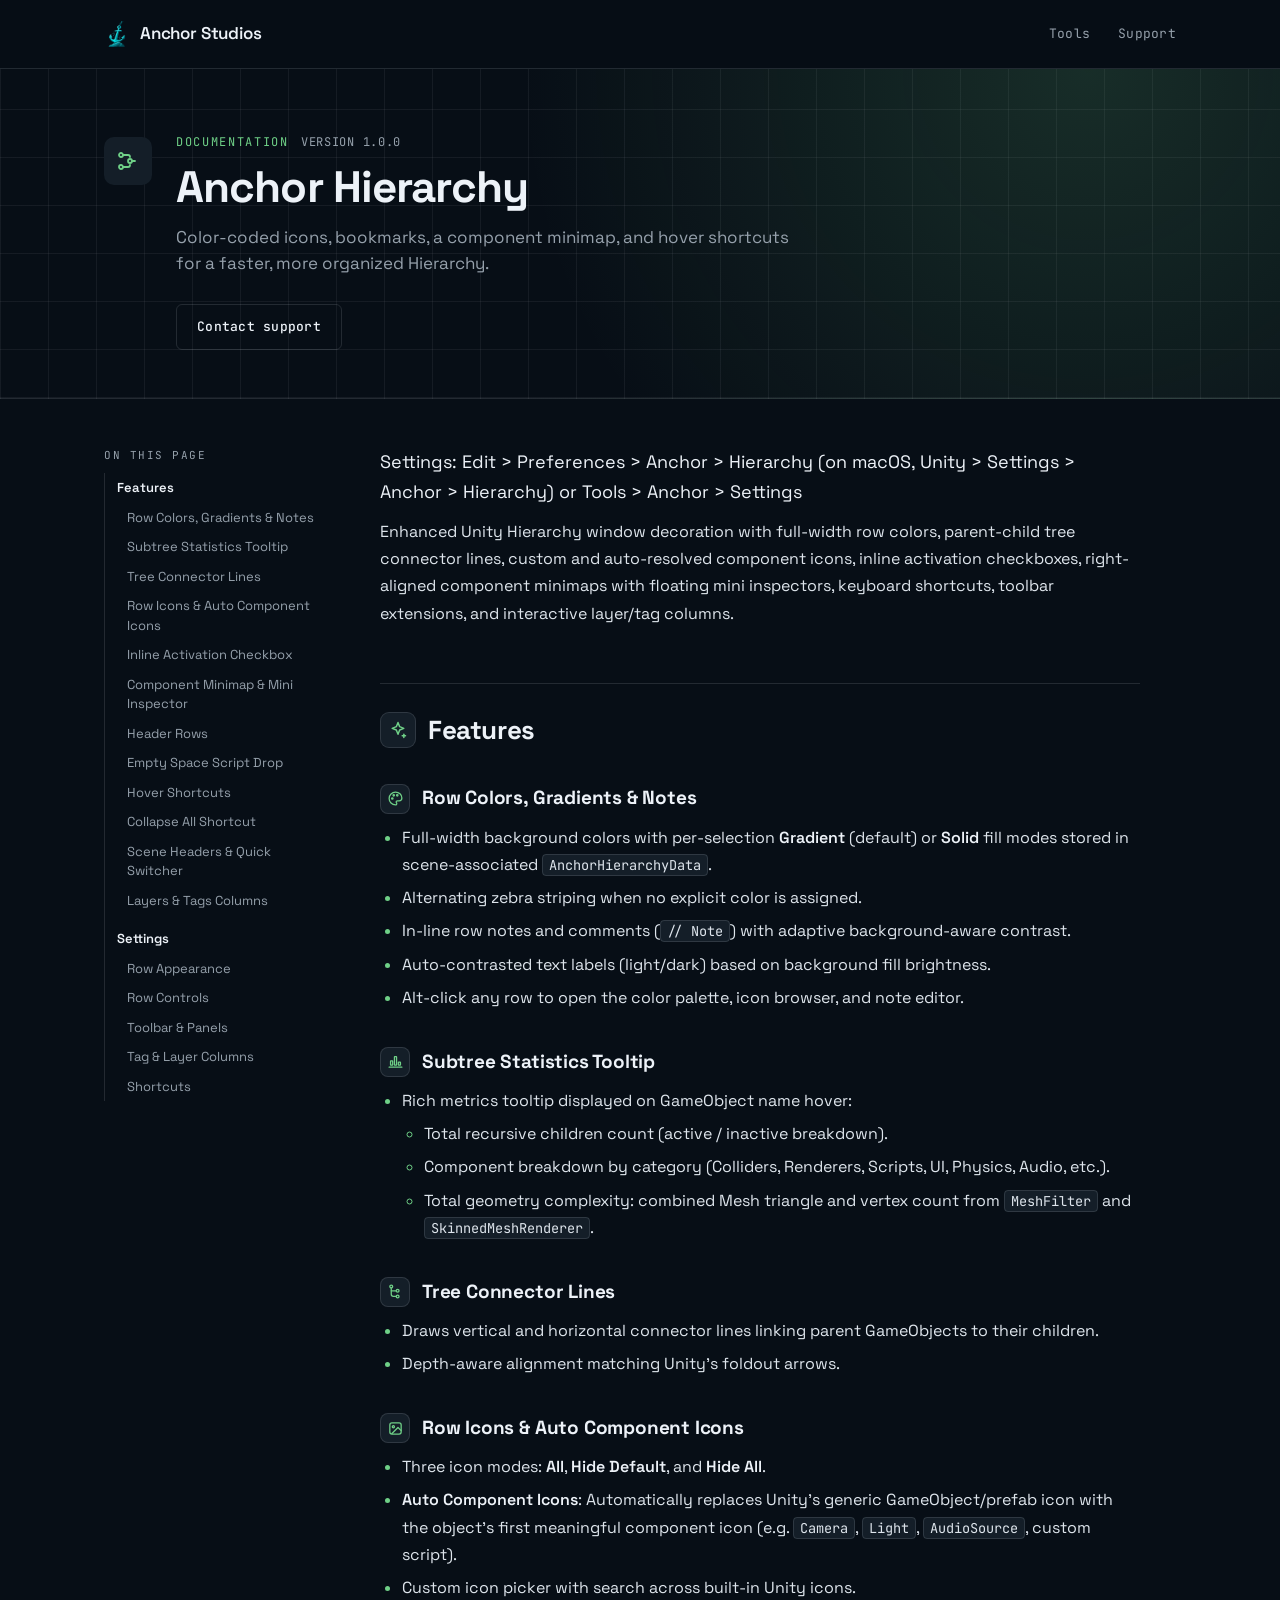
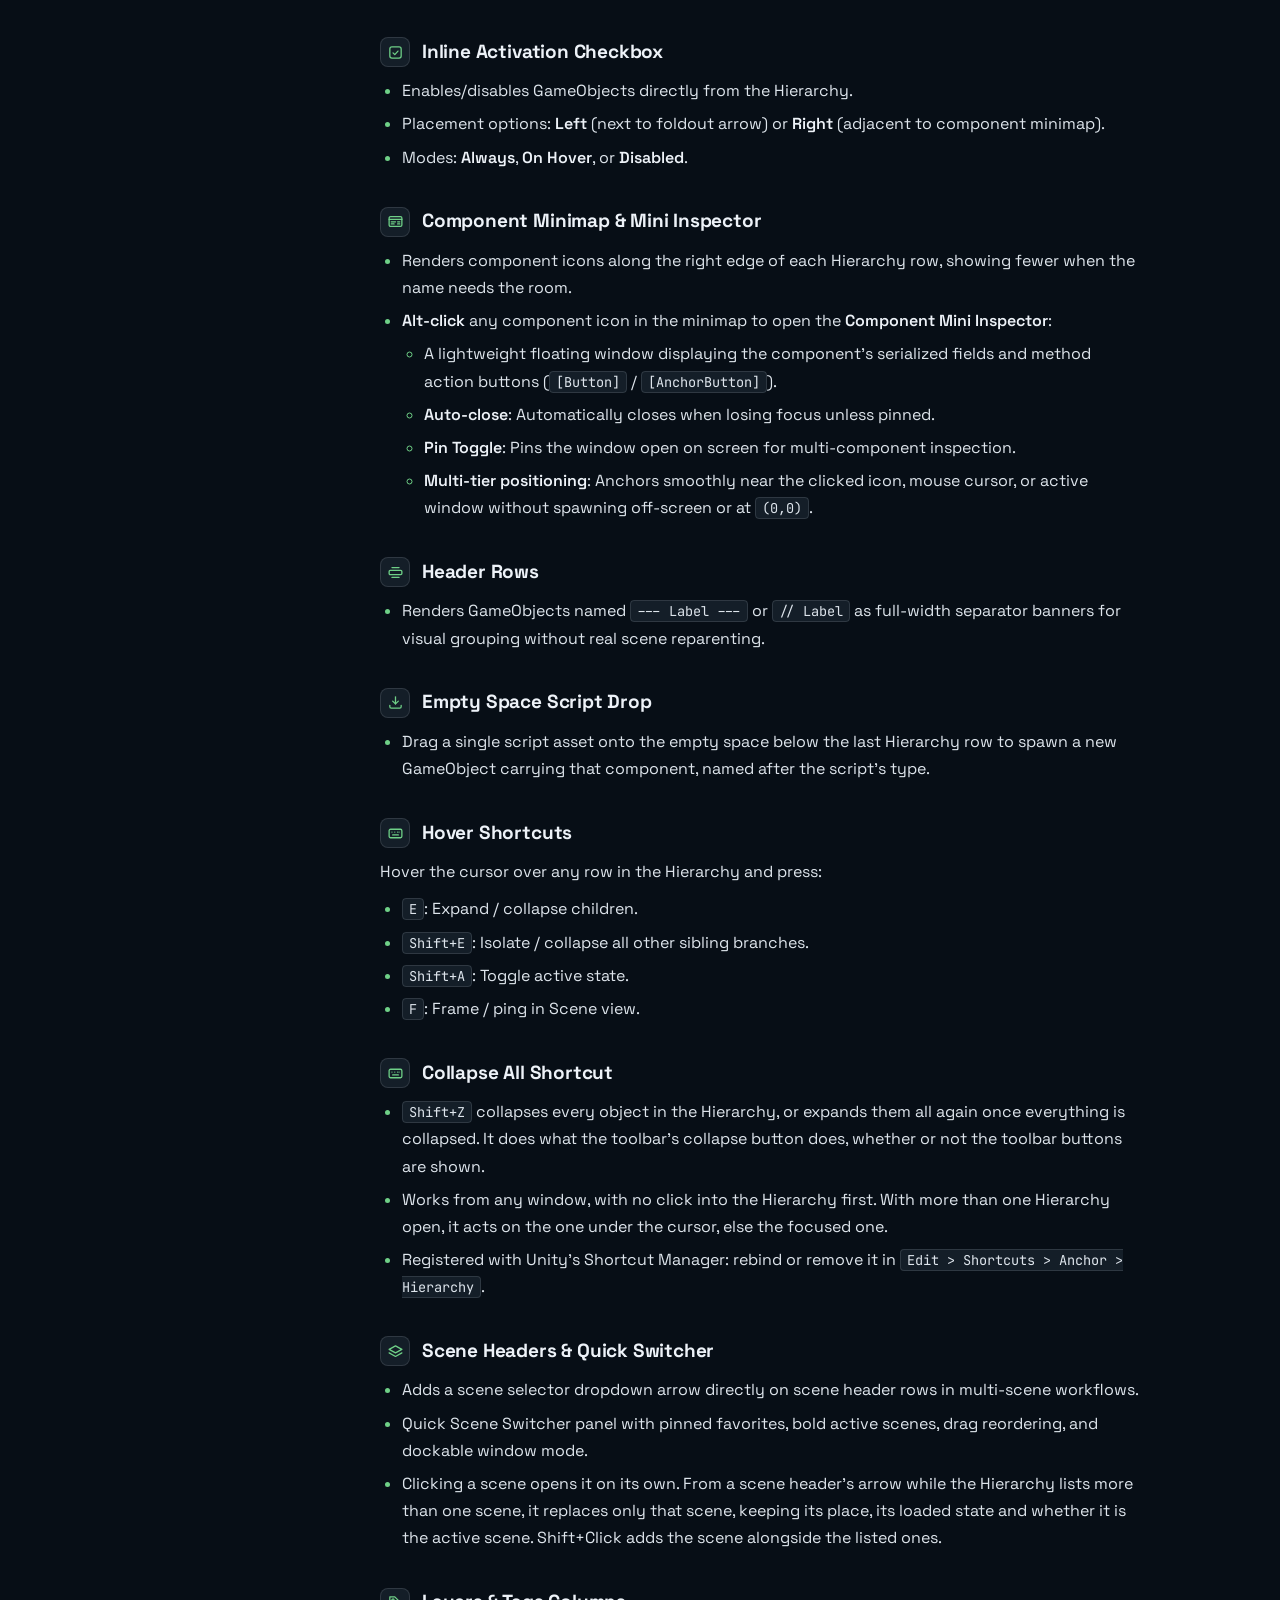
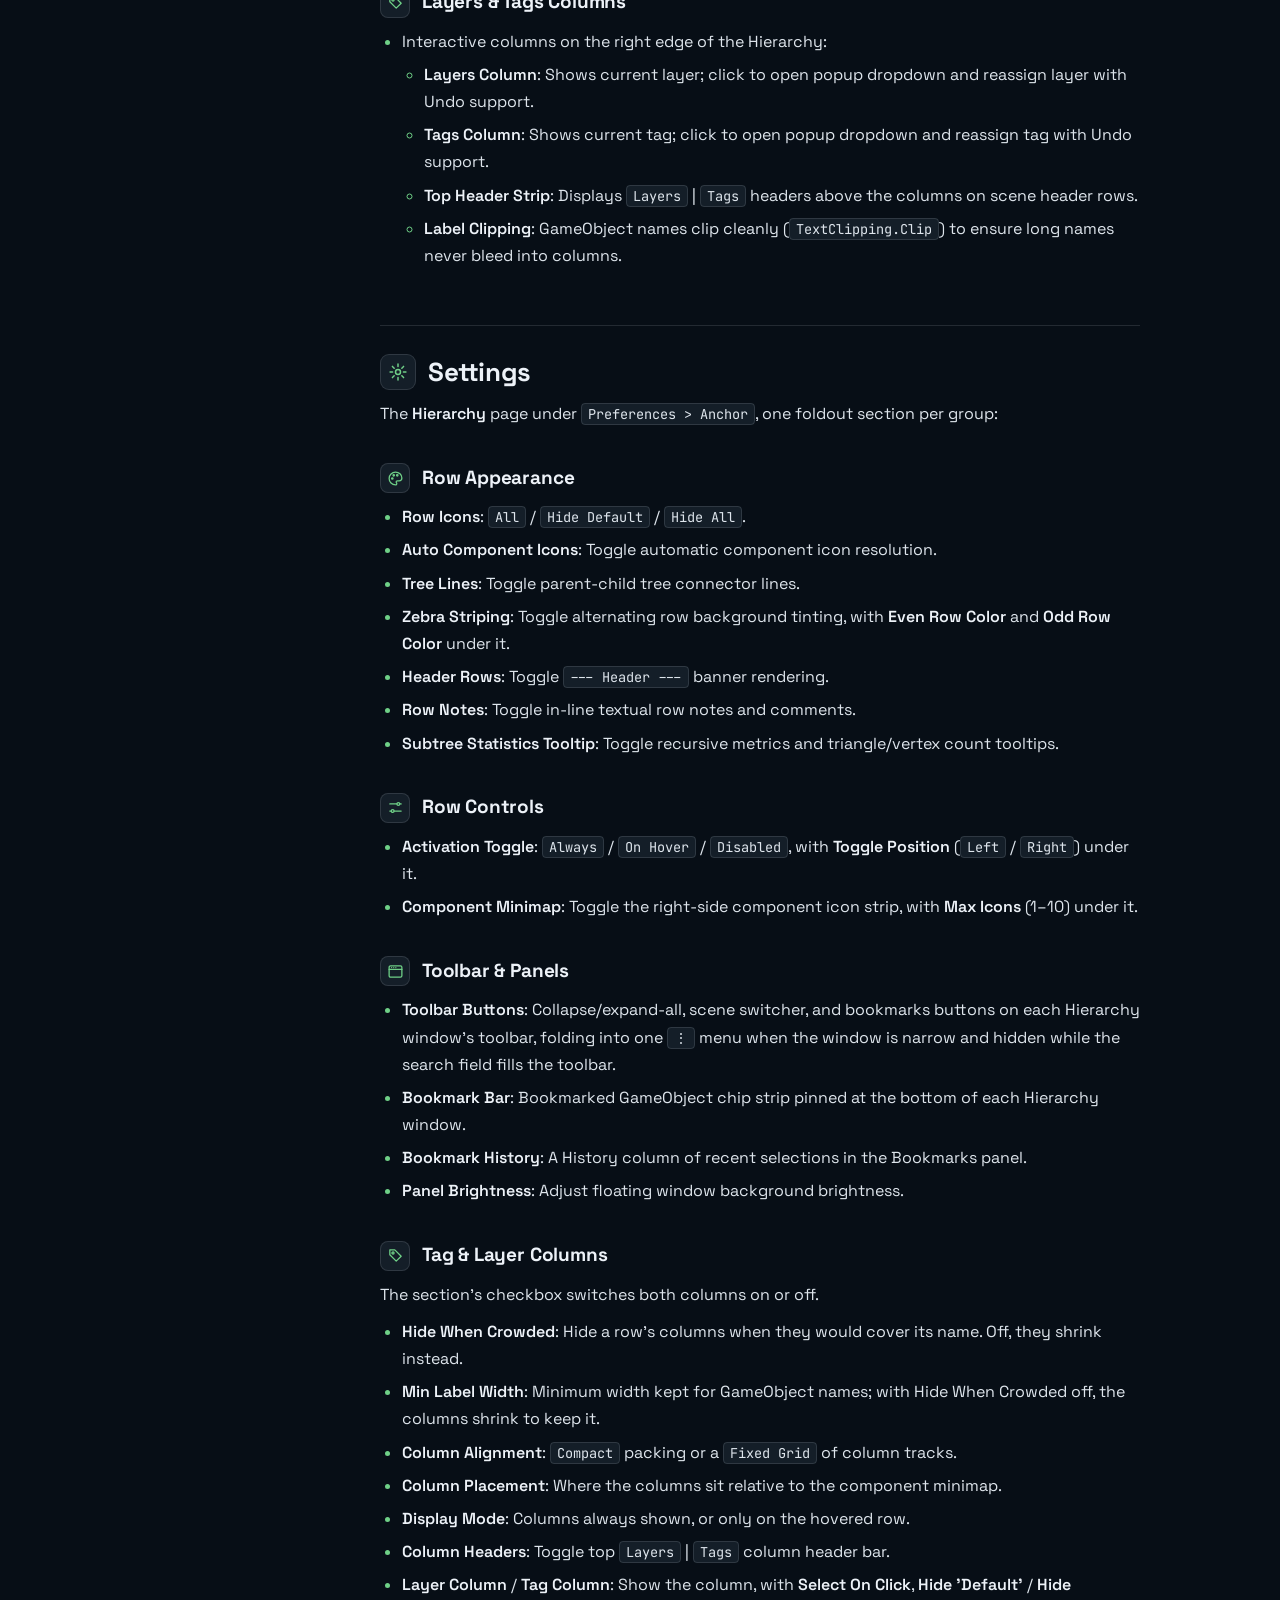
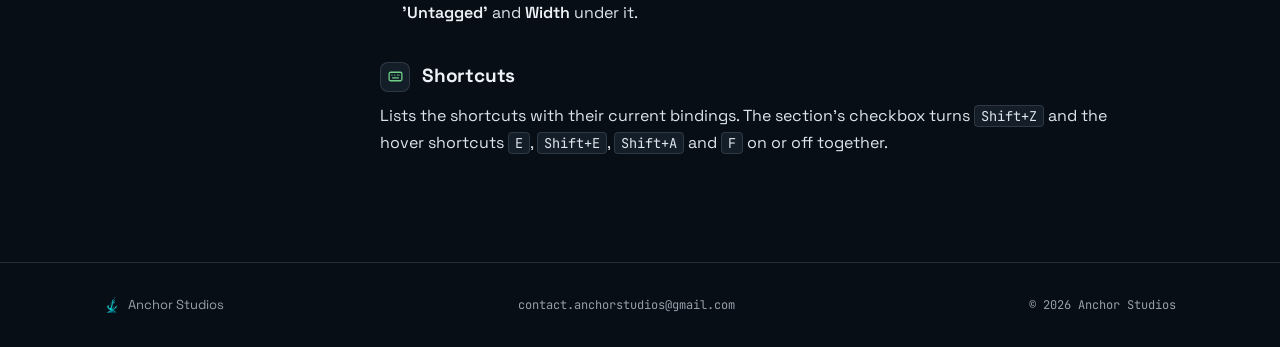
==== commit aa0588ef: "Rebuild the Anchor Hierarchy docs page from its 1.0.0 README - The page opens with where the setting" ====
--- a/hierarchy/index.html
+++ b/hierarchy/index.html
@@ -48,10 +48,11 @@
     <div class="wrap doc-layout">
       <nav class="doc-toc" aria-label="On this page">
         <div class="doc-toc-title">On this page</div>
-        <ul><li class="toc-2"><a href="#features">Features</a></li><li class="toc-3"><a href="#row-colors-gradients-notes">Row Colors, Gradients &amp; Notes</a></li><li class="toc-3"><a href="#subtree-statistics-tooltip">Subtree Statistics Tooltip</a></li><li class="toc-3"><a href="#tree-connector-lines">Tree Connector Lines</a></li><li class="toc-3"><a href="#row-icons-auto-component-icons">Row Icons &amp; Auto Component Icons</a></li><li class="toc-3"><a href="#inline-activation-checkbox">Inline Activation Checkbox</a></li><li class="toc-3"><a href="#component-minimap-mini-inspector">Component Minimap &amp; Mini Inspector</a></li><li class="toc-3"><a href="#header-rows">Header Rows</a></li><li class="toc-3"><a href="#empty-space-script-drop">Empty Space Script Drop</a></li><li class="toc-3"><a href="#hover-shortcuts">Hover Shortcuts</a></li><li class="toc-3"><a href="#scene-headers-quick-switcher">Scene Headers &amp; Quick Switcher</a></li><li class="toc-3"><a href="#layers-tags-columns">Layers &amp; Tags Columns</a></li><li class="toc-2"><a href="#settings">Settings</a></li><li class="toc-3"><a href="#row-appearance">Row Appearance</a></li><li class="toc-3"><a href="#row-controls">Row Controls</a></li><li class="toc-3"><a href="#toolbar-panels">Toolbar &amp; Panels</a></li><li class="toc-3"><a href="#tag-layer-columns">Tag &amp; Layer Columns</a></li><li class="toc-3"><a href="#shortcuts">Shortcuts</a></li></ul>
+        <ul><li class="toc-2"><a href="#features">Features</a></li><li class="toc-3"><a href="#row-colors-gradients-notes">Row Colors, Gradients &amp; Notes</a></li><li class="toc-3"><a href="#subtree-statistics-tooltip">Subtree Statistics Tooltip</a></li><li class="toc-3"><a href="#tree-connector-lines">Tree Connector Lines</a></li><li class="toc-3"><a href="#row-icons-auto-component-icons">Row Icons &amp; Auto Component Icons</a></li><li class="toc-3"><a href="#inline-activation-checkbox">Inline Activation Checkbox</a></li><li class="toc-3"><a href="#component-minimap-mini-inspector">Component Minimap &amp; Mini Inspector</a></li><li class="toc-3"><a href="#header-rows">Header Rows</a></li><li class="toc-3"><a href="#empty-space-script-drop">Empty Space Script Drop</a></li><li class="toc-3"><a href="#hover-shortcuts">Hover Shortcuts</a></li><li class="toc-3"><a href="#collapse-all-shortcut">Collapse All Shortcut</a></li><li class="toc-3"><a href="#scene-headers-quick-switcher">Scene Headers &amp; Quick Switcher</a></li><li class="toc-3"><a href="#layers-tags-columns">Layers &amp; Tags Columns</a></li><li class="toc-2"><a href="#settings">Settings</a></li><li class="toc-3"><a href="#row-appearance">Row Appearance</a></li><li class="toc-3"><a href="#row-controls">Row Controls</a></li><li class="toc-3"><a href="#toolbar-panels">Toolbar &amp; Panels</a></li><li class="toc-3"><a href="#tag-layer-columns">Tag &amp; Layer Columns</a></li><li class="toc-3"><a href="#shortcuts">Shortcuts</a></li></ul>
       </nav>
       <article class="doc-content">
-<p>Enhanced Unity Hierarchy window decoration with full-width row colors, parent-child tree connector lines, custom and auto-resolved component icons, inline activation checkboxes, right-aligned component minimaps with floating mini inspectors, keyboard hover shortcuts, toolbar extensions, and interactive layer/tag columns.</p>
+<p>Settings: Edit &gt; Preferences &gt; Anchor &gt; Hierarchy (on macOS, Unity &gt; Settings &gt; Anchor &gt; Hierarchy) or Tools &gt; Anchor &gt; Settings</p>
+<p>Enhanced Unity Hierarchy window decoration with full-width row colors, parent-child tree connector lines, custom and auto-resolved component icons, inline activation checkboxes, right-aligned component minimaps with floating mini inspectors, keyboard shortcuts, toolbar extensions, and interactive layer/tag columns.</p>
 <hr>
 <h2 id="features"><span class="doc-icon" aria-hidden="true"><svg viewBox="0 0 24 24" fill="none" stroke="currentColor" stroke-width="1.8" stroke-linecap="round" stroke-linejoin="round"><path d="M12 3l2 5 5 2-5 2-2 5-2-5-5-2 5-2 2-5z"/><path d="M19 17v4"/><path d="M17 19h4"/></svg></span><span>Features</span></h2>
 <h3 id="row-colors-gradients-notes"><span class="doc-icon" aria-hidden="true"><svg viewBox="0 0 24 24" fill="none" stroke="currentColor" stroke-width="1.8" stroke-linecap="round" stroke-linejoin="round"><path d="M12 3a9 9 0 1 0 0 18c1.2 0 1.8-.8 1.8-1.7 0-1.1-.9-1.6-.9-2.5 0-.9.7-1.6 1.6-1.6H17a4 4 0 0 0 4-4c0-4.6-4-8.2-9-8.2z"/><circle cx="7.5" cy="12" r="1"/><circle cx="9.5" cy="7.5" r="1"/><circle cx="14.5" cy="7.5" r="1"/></svg></span><span>Row Colors, Gradients &amp; Notes</span></h3>
@@ -132,6 +133,14 @@
 <code>Shift+A</code>: Toggle active state.
 </li><li>
 <code>F</code>: Frame / ping in Scene view.
+</li></ul>
+<h3 id="collapse-all-shortcut"><span class="doc-icon" aria-hidden="true"><svg viewBox="0 0 24 24" fill="none" stroke="currentColor" stroke-width="1.8" stroke-linecap="round" stroke-linejoin="round"><rect x="3" y="6" width="18" height="12" rx="2"/><path d="M7 10h.01M11 10h.01M15 10h.01M17 10h.01"/><path d="M8 14h8"/></svg></span><span>Collapse All Shortcut</span></h3>
+<ul><li>
+<code>Shift+Z</code> collapses every object in the Hierarchy, or expands them all again once everything is collapsed. It does what the toolbar's collapse button does, whether or not the toolbar buttons are shown.
+</li><li>
+Works from any window, with no click into the Hierarchy first. With more than one Hierarchy open, it acts on the one under the cursor, else the focused one.
+</li><li>
+Registered with Unity's Shortcut Manager: rebind or remove it in <code>Edit &gt; Shortcuts &gt; Anchor &gt; Hierarchy</code>.
 </li></ul>
 <h3 id="scene-headers-quick-switcher"><span class="doc-icon" aria-hidden="true"><svg viewBox="0 0 24 24" fill="none" stroke="currentColor" stroke-width="1.8" stroke-linecap="round" stroke-linejoin="round"><path d="M12 4l9 5-9 5-9-5 9-5z"/><path d="M3 14l9 5 9-5"/></svg></span><span>Scene Headers &amp; Quick Switcher</span></h3>
 <ul><li>
@@ -165,7 +174,7 @@
 </li><li>
 <strong>Tree Lines</strong>: Toggle parent-child tree connector lines.
 </li><li>
-<strong>Zebra Striping</strong>: Toggle alternating row background tinting.
+<strong>Zebra Striping</strong>: Toggle alternating row background tinting, with <strong>Even Row Color</strong> and <strong>Odd Row Color</strong> under it.
 </li><li>
 <strong>Header Rows</strong>: Toggle <code>--- Header ---</code> banner rendering.
 </li><li>
@@ -181,9 +190,9 @@
 </li></ul>
 <h3 id="toolbar-panels"><span class="doc-icon" aria-hidden="true"><svg viewBox="0 0 24 24" fill="none" stroke="currentColor" stroke-width="1.8" stroke-linecap="round" stroke-linejoin="round"><rect x="3" y="4" width="18" height="16" rx="2"/><path d="M3 9h18"/><path d="M6.5 6.5h.01M9.5 6.5h.01M12.5 6.5h.01"/></svg></span><span>Toolbar &amp; Panels</span></h3>
 <ul><li>
-<strong>Toolbar Buttons</strong>: Collapse/expand-all, scene switcher, and bookmarks buttons on Hierarchy toolbar, folding into one <code>⋮</code> menu when the window is narrow.
-</li><li>
-<strong>Bookmark Bar</strong>: Bookmarked GameObject chip strip pinned at the bottom of the Hierarchy.
+<strong>Toolbar Buttons</strong>: Collapse/expand-all, scene switcher, and bookmarks buttons on each Hierarchy window's toolbar, folding into one <code>⋮</code> menu when the window is narrow and hidden while the search field fills the toolbar.
+</li><li>
+<strong>Bookmark Bar</strong>: Bookmarked GameObject chip strip pinned at the bottom of each Hierarchy window.
 </li><li>
 <strong>Bookmark History</strong>: A History column of recent selections in the Bookmarks panel.
 </li><li>
@@ -207,7 +216,7 @@
 <strong>Layer Column</strong> / <strong>Tag Column</strong>: Show the column, with <strong>Select On Click</strong>, <strong>Hide 'Default'</strong> / <strong>Hide 'Untagged'</strong> and <strong>Width</strong> under it.
 </li></ul>
 <h3 id="shortcuts"><span class="doc-icon" aria-hidden="true"><svg viewBox="0 0 24 24" fill="none" stroke="currentColor" stroke-width="1.8" stroke-linecap="round" stroke-linejoin="round"><rect x="3" y="6" width="18" height="12" rx="2"/><path d="M7 10h.01M11 10h.01M15 10h.01M17 10h.01"/><path d="M8 14h8"/></svg></span><span>Shortcuts</span></h3>
-<p>Lists the hover shortcuts. The section's checkbox turns <code>E</code>, <code>Shift+E</code>, <code>Shift+A</code> and <code>F</code> on or off together.</p>
+<p>Lists the shortcuts with their current bindings. The section's checkbox turns <code>Shift+Z</code> and the hover shortcuts <code>E</code>, <code>Shift+E</code>, <code>Shift+A</code> and <code>F</code> on or off together.</p>
 <hr>
       </article>
     </div>
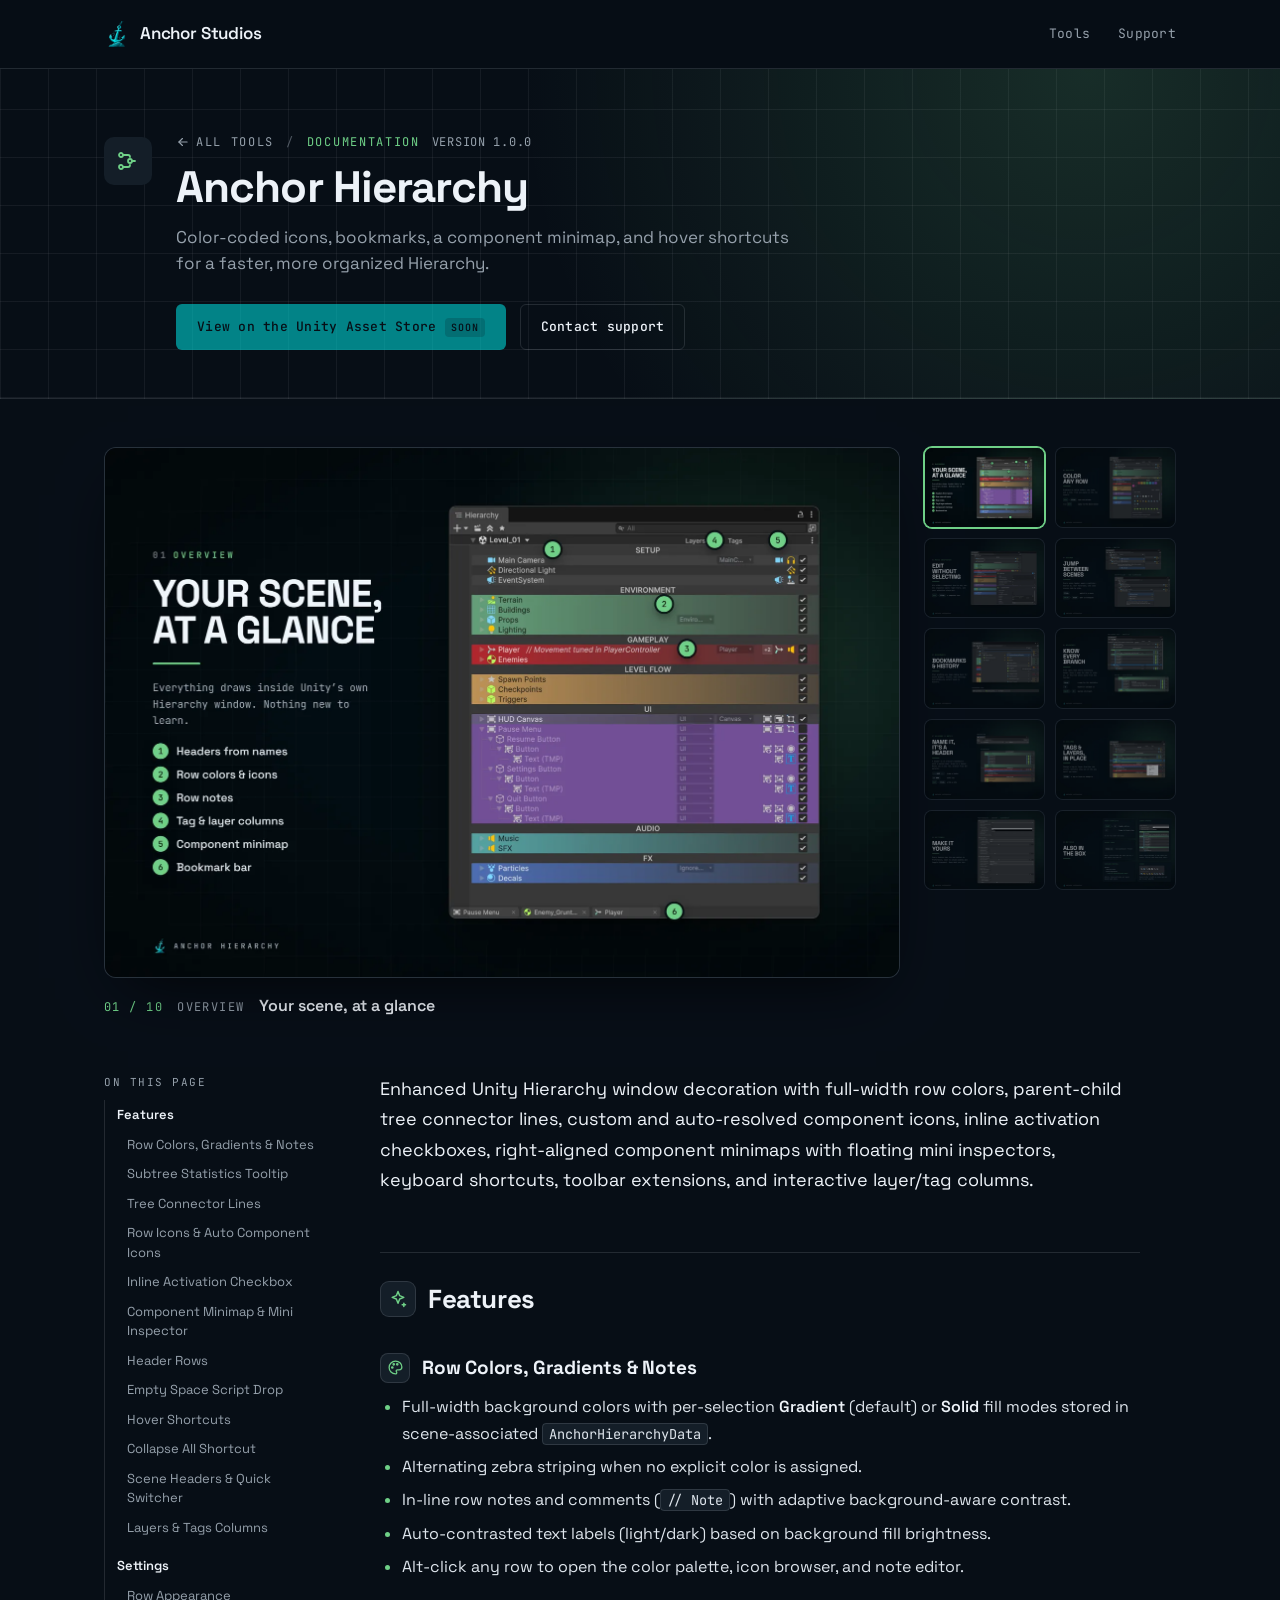
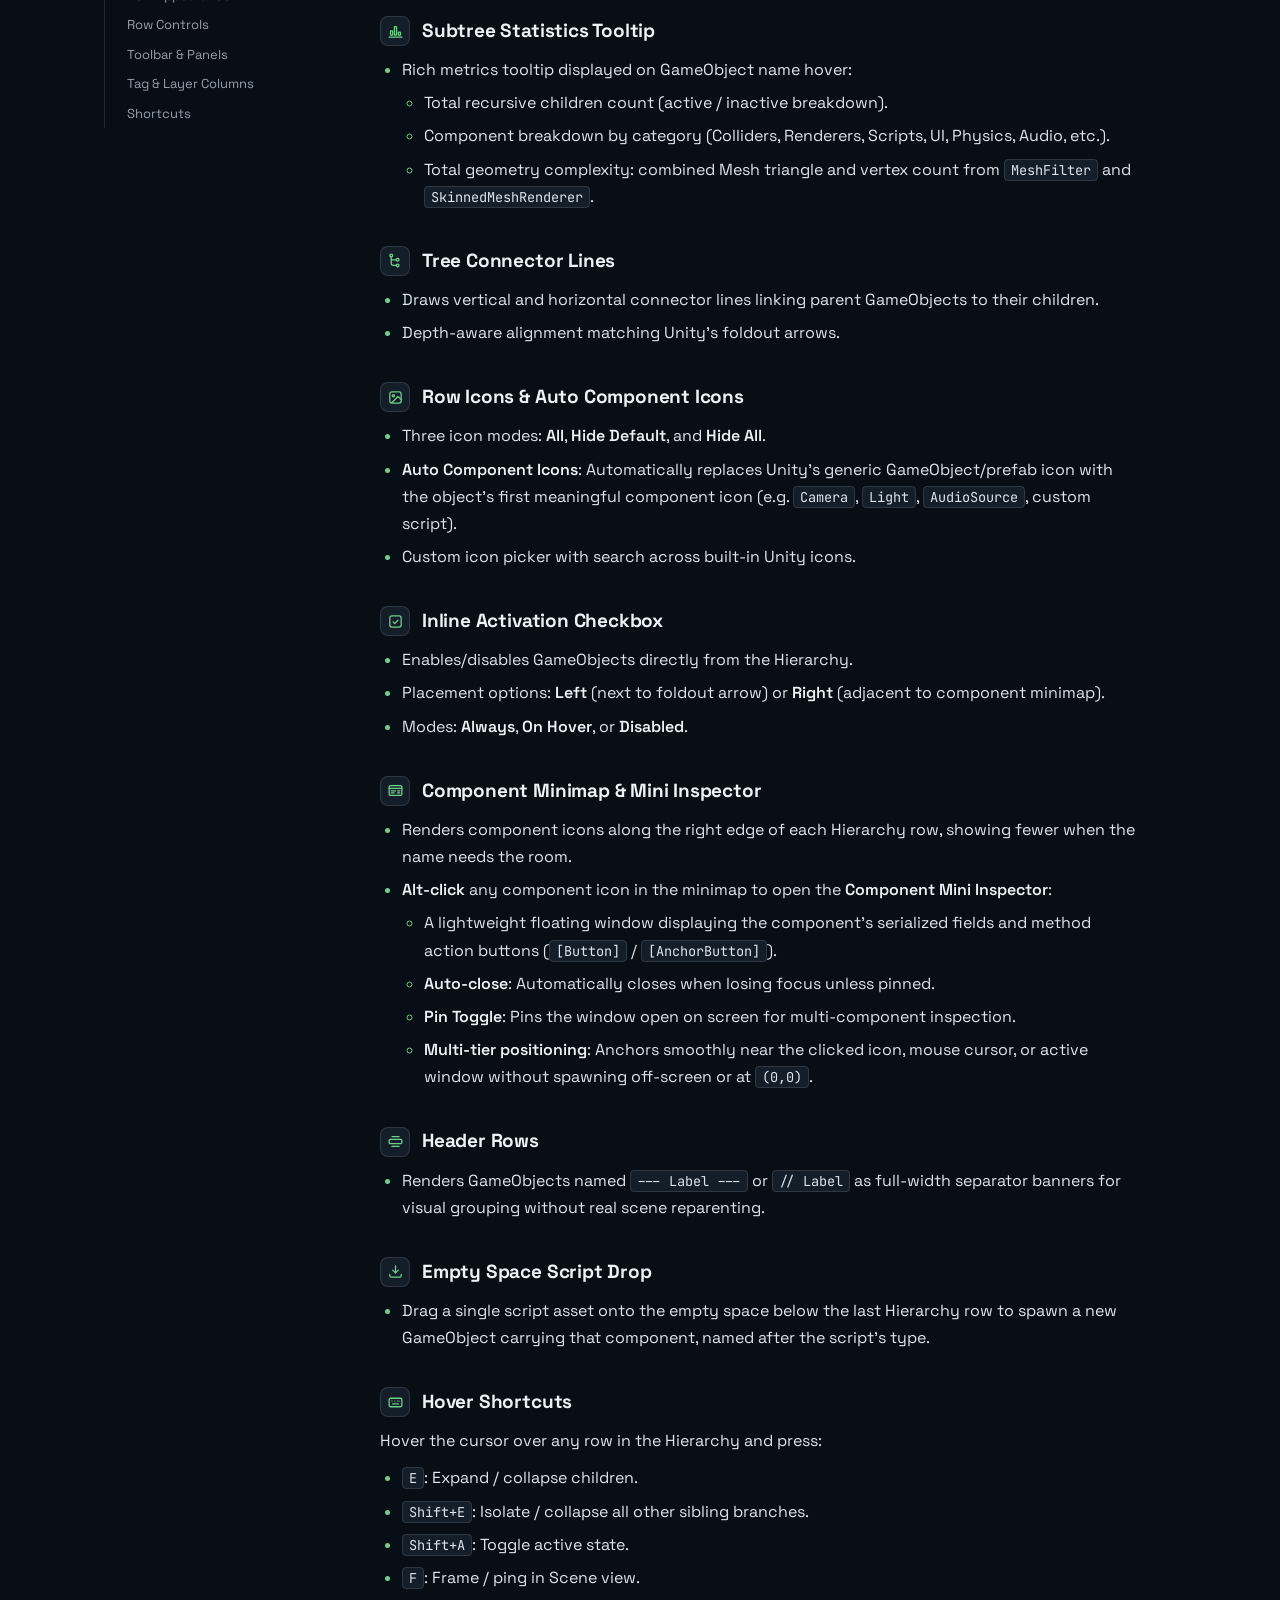
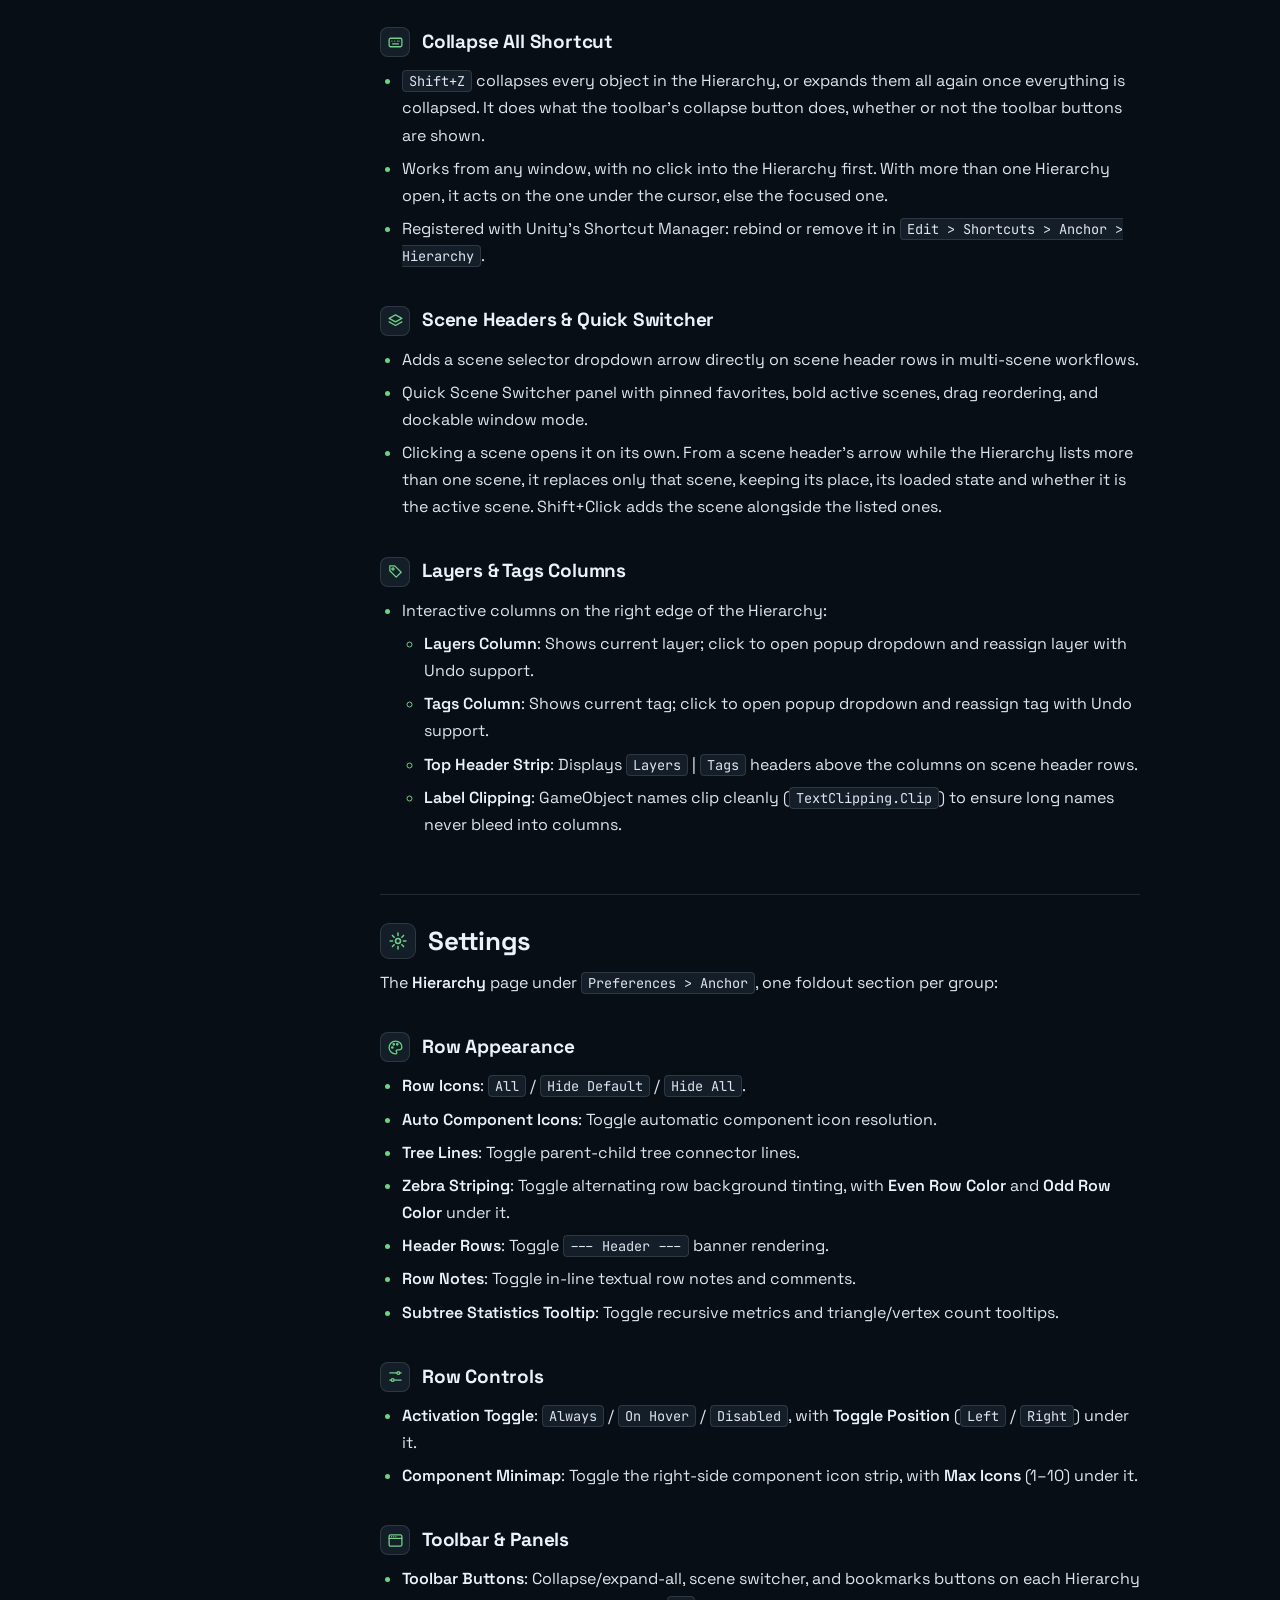
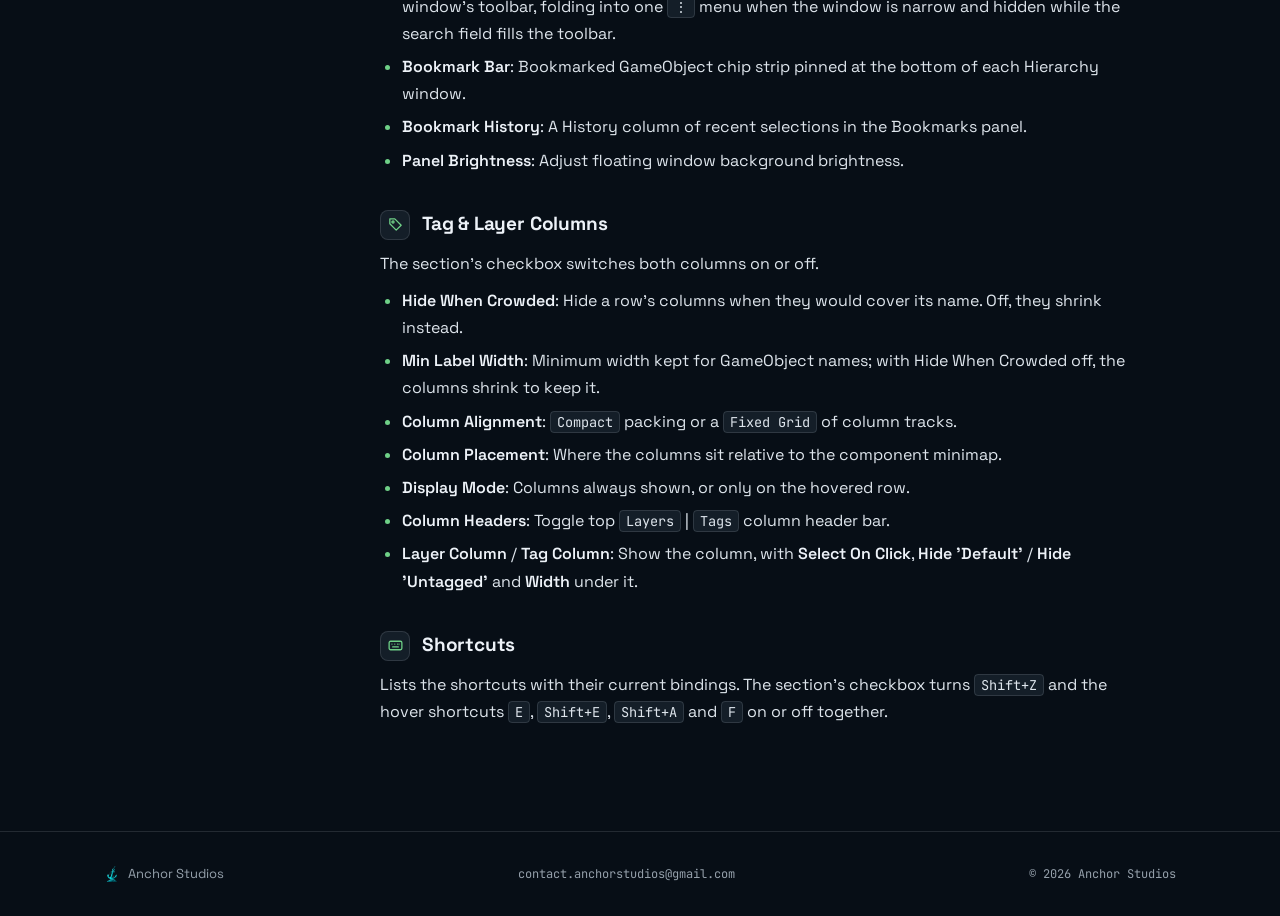
==== commit 48cab33d: "Show Anchor Hierarchy's store media on the site - scripts/import-media.py copies a tool's store scre" ====
--- a/hierarchy/index.html
+++ b/hierarchy/index.html
@@ -6,6 +6,12 @@
   <meta name="viewport" content="width=device-width, initial-scale=1.0">
   <title>Anchor Hierarchy Documentation — Anchor Studios</title>
   <meta name="description" content="Color-coded icons, bookmarks, a component minimap, and hover shortcuts for a faster, more organized Hierarchy.">
+  <meta property="og:type" content="website">
+  <meta property="og:url" content="https://anchorstudiosdev.github.io/hierarchy/">
+  <meta property="og:title" content="Anchor Hierarchy Documentation">
+  <meta property="og:description" content="Color-coded icons, bookmarks, a component minimap, and hover shortcuts for a faster, more organized Hierarchy.">
+  <meta property="og:image" content="https://anchorstudiosdev.github.io/src/img/tools/hierarchy/social.jpg">
+  <meta name="twitter:card" content="summary_large_image">
   <link rel="icon" type="image/png" sizes="32x32" href="../src/img/brand/favicon-32.png">
   <link rel="icon" type="image/png" sizes="48x48" href="../src/img/brand/favicon-48.png">
   <link rel="preconnect" href="https://fonts.googleapis.com">
@@ -34,15 +40,50 @@
       <div class="wrap doc-hero-inner">
         <div class="modal-icon"><svg viewBox="0 0 24 24" fill="none" stroke="currentColor" stroke-width="1.8" stroke-linecap="round" stroke-linejoin="round" width="24" height="24"><circle cx="5" cy="6" r="2"/><circle cx="5" cy="18" r="2"/><circle cx="14" cy="12" r="2"/><path d="M7 6h5a2 2 0 0 1 2 2v0"/><path d="M7 18h5a2 2 0 0 0 2-2v0"/><path d="M16 12h3"/></svg></div>
         <div>
-          <div class="doc-eyebrow">Documentation <span class="doc-version">Version 1.0.0</span></div>
+          <div class="doc-eyebrow">
+            <a class="doc-back" href="../#tools"><svg viewBox="0 0 24 24" fill="none" stroke="currentColor" stroke-width="2" stroke-linecap="round" stroke-linejoin="round" aria-hidden="true"><path d="M19 12H5"/><path d="M11 18l-6-6 6-6"/></svg>All tools</a>
+            <span class="doc-crumb" aria-hidden="true">/</span>
+            Documentation <span class="doc-version">Version 1.0.0</span>
+          </div>
           <h1>Anchor Hierarchy</h1>
           <p class="lede">Color-coded icons, bookmarks, a component minimap, and hover shortcuts for a faster, more organized Hierarchy.</p>
           <div class="hero-actions">
-            
+            <span class="btn btn-primary btn-soon" aria-disabled="true">View on the Unity Asset Store<span class="btn-tag">Soon</span></span>
             <a class="btn btn-ghost" href="mailto:contact.anchorstudios@gmail.com">Contact support</a>
           </div>
         </div>
       </div>
+    </section>
+
+    <section class="doc-gallery" id="screenshots" aria-label="Screenshots">
+      <div class="wrap gallery">
+        <figure class="gallery-stage">
+          <div class="gallery-frame">
+            <button class="gallery-open" type="button" aria-label="View full size">
+              <img id="gallery-image" src="../src/img/tools/hierarchy/01-overview.webp" alt="Overview: Your scene, at a glance" width="1600" height="1067" decoding="async">
+            </button>
+            <button class="gallery-nav gallery-prev" type="button" aria-label="Previous screenshot"><svg viewBox="0 0 24 24" fill="none" stroke="currentColor" stroke-width="2" stroke-linecap="round" stroke-linejoin="round" aria-hidden="true"><path d="M15 18l-6-6 6-6"/></svg></button>
+            <button class="gallery-nav gallery-next" type="button" aria-label="Next screenshot"><svg viewBox="0 0 24 24" fill="none" stroke="currentColor" stroke-width="2" stroke-linecap="round" stroke-linejoin="round" aria-hidden="true"><path d="M9 18l6-6-6-6"/></svg></button>
+          </div>
+          <figcaption class="gallery-caption">
+            <span class="gallery-count" id="gallery-count">01 / 10</span>
+            <span class="gallery-label" id="gallery-label">Overview</span>
+            <span class="gallery-title" id="gallery-title">Your scene, at a glance</span>
+          </figcaption>
+        </figure>
+        <div class="gallery-thumbs" id="gallery-thumbs">
+          <button class="gallery-thumb" type="button" data-index="0" aria-label="Overview" aria-current="true"><img src="../src/img/tools/hierarchy/01-overview-thumb.webp" alt="" width="480" height="320" loading="lazy" decoding="async"></button><button class="gallery-thumb" type="button" data-index="1" aria-label="Palette"><img src="../src/img/tools/hierarchy/02-palette-thumb.webp" alt="" width="480" height="320" loading="lazy" decoding="async"></button><button class="gallery-thumb" type="button" data-index="2" aria-label="Mini inspector"><img src="../src/img/tools/hierarchy/03-mini-inspector-thumb.webp" alt="" width="480" height="320" loading="lazy" decoding="async"></button><button class="gallery-thumb" type="button" data-index="3" aria-label="Scenes"><img src="../src/img/tools/hierarchy/04-scenes-thumb.webp" alt="" width="480" height="320" loading="lazy" decoding="async"></button><button class="gallery-thumb" type="button" data-index="4" aria-label="Bookmarks"><img src="../src/img/tools/hierarchy/05-bookmarks-thumb.webp" alt="" width="480" height="320" loading="lazy" decoding="async"></button><button class="gallery-thumb" type="button" data-index="5" aria-label="Branches"><img src="../src/img/tools/hierarchy/06-branches-thumb.webp" alt="" width="480" height="320" loading="lazy" decoding="async"></button><button class="gallery-thumb" type="button" data-index="6" aria-label="Headers &amp; notes"><img src="../src/img/tools/hierarchy/07-headers-thumb.webp" alt="" width="480" height="320" loading="lazy" decoding="async"></button><button class="gallery-thumb" type="button" data-index="7" aria-label="Columns"><img src="../src/img/tools/hierarchy/08-columns-thumb.webp" alt="" width="480" height="320" loading="lazy" decoding="async"></button><button class="gallery-thumb" type="button" data-index="8" aria-label="Settings"><img src="../src/img/tools/hierarchy/09-settings-thumb.webp" alt="" width="480" height="320" loading="lazy" decoding="async"></button><button class="gallery-thumb" type="button" data-index="9" aria-label="Details"><img src="../src/img/tools/hierarchy/10-details-thumb.webp" alt="" width="480" height="320" loading="lazy" decoding="async"></button>
+        </div>
+      </div>
+      <dialog class="lightbox" id="lightbox" aria-label="Screenshot">
+        <figure class="lightbox-figure">
+          <img id="lightbox-image" src="../src/img/tools/hierarchy/01-overview.webp" alt="Overview: Your scene, at a glance" width="1600" height="1067">
+          <figcaption class="gallery-caption" id="lightbox-caption"></figcaption>
+        </figure>
+        <button class="lightbox-close" type="button" aria-label="Close"><svg viewBox="0 0 24 24" fill="none" stroke="currentColor" stroke-width="2" stroke-linecap="round" stroke-linejoin="round" aria-hidden="true"><path d="M6 6l12 12M18 6L6 18"/></svg></button>
+        <button class="gallery-nav lightbox-prev" type="button" aria-label="Previous screenshot"><svg viewBox="0 0 24 24" fill="none" stroke="currentColor" stroke-width="2" stroke-linecap="round" stroke-linejoin="round" aria-hidden="true"><path d="M15 18l-6-6 6-6"/></svg></button>
+        <button class="gallery-nav lightbox-next" type="button" aria-label="Next screenshot"><svg viewBox="0 0 24 24" fill="none" stroke="currentColor" stroke-width="2" stroke-linecap="round" stroke-linejoin="round" aria-hidden="true"><path d="M9 18l6-6-6-6"/></svg></button>
+      </dialog>
     </section>
 
     <div class="wrap doc-layout">
@@ -51,7 +92,6 @@
         <ul><li class="toc-2"><a href="#features">Features</a></li><li class="toc-3"><a href="#row-colors-gradients-notes">Row Colors, Gradients &amp; Notes</a></li><li class="toc-3"><a href="#subtree-statistics-tooltip">Subtree Statistics Tooltip</a></li><li class="toc-3"><a href="#tree-connector-lines">Tree Connector Lines</a></li><li class="toc-3"><a href="#row-icons-auto-component-icons">Row Icons &amp; Auto Component Icons</a></li><li class="toc-3"><a href="#inline-activation-checkbox">Inline Activation Checkbox</a></li><li class="toc-3"><a href="#component-minimap-mini-inspector">Component Minimap &amp; Mini Inspector</a></li><li class="toc-3"><a href="#header-rows">Header Rows</a></li><li class="toc-3"><a href="#empty-space-script-drop">Empty Space Script Drop</a></li><li class="toc-3"><a href="#hover-shortcuts">Hover Shortcuts</a></li><li class="toc-3"><a href="#collapse-all-shortcut">Collapse All Shortcut</a></li><li class="toc-3"><a href="#scene-headers-quick-switcher">Scene Headers &amp; Quick Switcher</a></li><li class="toc-3"><a href="#layers-tags-columns">Layers &amp; Tags Columns</a></li><li class="toc-2"><a href="#settings">Settings</a></li><li class="toc-3"><a href="#row-appearance">Row Appearance</a></li><li class="toc-3"><a href="#row-controls">Row Controls</a></li><li class="toc-3"><a href="#toolbar-panels">Toolbar &amp; Panels</a></li><li class="toc-3"><a href="#tag-layer-columns">Tag &amp; Layer Columns</a></li><li class="toc-3"><a href="#shortcuts">Shortcuts</a></li></ul>
       </nav>
       <article class="doc-content">
-<p>Settings: Edit &gt; Preferences &gt; Anchor &gt; Hierarchy (on macOS, Unity &gt; Settings &gt; Anchor &gt; Hierarchy) or Tools &gt; Anchor &gt; Settings</p>
 <p>Enhanced Unity Hierarchy window decoration with full-width row colors, parent-child tree connector lines, custom and auto-resolved component icons, inline activation checkboxes, right-aligned component minimaps with floating mini inspectors, keyboard shortcuts, toolbar extensions, and interactive layer/tag columns.</p>
 <hr>
 <h2 id="features"><span class="doc-icon" aria-hidden="true"><svg viewBox="0 0 24 24" fill="none" stroke="currentColor" stroke-width="1.8" stroke-linecap="round" stroke-linejoin="round"><path d="M12 3l2 5 5 2-5 2-2 5-2-5-5-2 5-2 2-5z"/><path d="M19 17v4"/><path d="M17 19h4"/></svg></span><span>Features</span></h2>
@@ -233,5 +273,55 @@
     </div>
   </footer>
 
+  <script>
+    (() => {
+      const base = '../src/img/tools/hierarchy/';
+      const shots = [{"src": "01-overview.webp", "label": "Overview", "title": "Your scene, at a glance"}, {"src": "02-palette.webp", "label": "Palette", "title": "Color any row"}, {"src": "03-mini-inspector.webp", "label": "Mini inspector", "title": "Edit without selecting"}, {"src": "04-scenes.webp", "label": "Scenes", "title": "Jump between scenes"}, {"src": "05-bookmarks.webp", "label": "Bookmarks", "title": "Bookmarks & history"}, {"src": "06-branches.webp", "label": "Branches", "title": "Know every branch"}, {"src": "07-headers.webp", "label": "Headers & notes", "title": "Name it, it’s a header"}, {"src": "08-columns.webp", "label": "Columns", "title": "Tags & layers, in place"}, {"src": "09-settings.webp", "label": "Settings", "title": "Make it yours"}, {"src": "10-details.webp", "label": "Details", "title": "Also in the box"}];
+      const $ = id => document.getElementById(id);
+      const strip = $('gallery-thumbs');
+      const thumbs = [...strip.querySelectorAll('.gallery-thumb')];
+      const lightbox = $('lightbox');
+      const caption = document.querySelector('.gallery-stage .gallery-caption');
+      const pad = n => String(n).padStart(2, '0');
+      let index = 0;
+
+      function show(next) {
+        index = (next + shots.length) % shots.length;
+        const shot = shots[index];
+        const alt = shot.label + ': ' + shot.title;
+        for (const image of [$('gallery-image'), $('lightbox-image')]) {
+          image.src = base + shot.src;
+          image.alt = alt;
+        }
+        $('gallery-count').textContent = pad(index + 1) + ' / ' + pad(shots.length);
+        $('gallery-label').textContent = shot.label;
+        $('gallery-title').textContent = shot.title;
+        $('lightbox-caption').innerHTML = caption.innerHTML;
+        thumbs.forEach((thumb, i) => thumb.setAttribute('aria-current', i === index));
+        const thumb = thumbs[index];
+        if (strip.scrollWidth > strip.clientWidth)
+          strip.scrollTo({ left: thumb.offsetLeft - (strip.clientWidth - thumb.offsetWidth) / 2, behavior: 'smooth' });
+        new Image().src = base + shots[(index + 1) % shots.length].src;
+      }
+
+      for (const button of document.querySelectorAll('.gallery-prev, .lightbox-prev'))
+        button.addEventListener('click', () => show(index - 1));
+      for (const button of document.querySelectorAll('.gallery-next, .lightbox-next'))
+        button.addEventListener('click', () => show(index + 1));
+      strip.addEventListener('click', e => {
+        const thumb = e.target.closest('.gallery-thumb');
+        if (thumb) show(Number(thumb.dataset.index));
+      });
+      document.querySelector('.gallery-open').addEventListener('click', () => lightbox.showModal());
+      document.querySelector('.lightbox-close').addEventListener('click', () => lightbox.close());
+      lightbox.addEventListener('click', e => { if (e.target === lightbox) lightbox.close(); });
+      $('screenshots').addEventListener('keydown', e => {
+        if (e.key !== 'ArrowLeft' && e.key !== 'ArrowRight') return;
+        e.preventDefault();
+        show(index + (e.key === 'ArrowLeft' ? -1 : 1));
+      });
+      $('lightbox-caption').innerHTML = caption.innerHTML;
+    })();
+  </script>
 </body>
 </html>
--- a/src/css/styles.css
+++ b/src/css/styles.css
@@ -140,6 +140,71 @@
 
 .btn[hidden] { display: none; }
 
+/* A button whose link doesn't exist yet, such as a store page before launch. */
+.btn-soon { cursor: default; opacity: 0.6; }
+.btn-primary.btn-soon:hover { background: var(--accent); }
+
+.btn-tag {
+  font-size: 10px;
+  letter-spacing: 0.1em;
+  text-transform: uppercase;
+  padding: 2px 6px;
+  border-radius: 4px;
+  background: oklch(16% 0.02 250 / 18%);
+}
+
+/* Spotlight: one tool's key art, between the hero and the grid */
+.spotlight { padding: 72px 0 0; }
+.spotlight[hidden] { display: none; }
+
+.spotlight-card {
+  display: grid;
+  grid-template-columns: minmax(0, 5fr) minmax(0, 7fr);
+  align-items: center;
+  gap: 48px;
+  overflow: hidden;
+  padding: 56px 0 56px 56px;
+  border: 1px solid var(--border);
+  border-radius: 16px;
+  background:
+    radial-gradient(circle at 78% 50%, color-mix(in oklch, var(--tool-accent) 16%, transparent), transparent 62%),
+    var(--surface);
+}
+
+.spotlight-text {
+  display: flex;
+  flex-direction: column;
+  align-items: flex-start;
+  gap: 16px;
+}
+
+.spotlight h2 {
+  font-size: clamp(28px, 3.4vw, 40px);
+  font-weight: 700;
+  letter-spacing: -0.02em;
+  line-height: 1.1;
+  margin: 0;
+}
+
+.spotlight p { font-size: 16px; color: var(--muted); max-width: 420px; margin: 0 0 12px; }
+
+/* The key art runs off the card's right edge, turned slightly away, like the store card. */
+.spotlight-art { display: block; margin-right: -14%; perspective: 1600px; }
+
+.spotlight-art img {
+  display: block;
+  width: 100%;
+  height: auto;
+  border: 1px solid var(--border);
+  border-radius: 12px;
+  box-shadow: 0 40px 80px -30px oklch(5% 0.02 250 / 90%);
+  transform: rotateY(-9deg);
+  transform-origin: left center;
+  transition: transform 0.3s ease;
+}
+
+.spotlight-art:hover img { transform: rotateY(-4deg); }
+
 /* Tools */
 .tools { padding: 88px 0 96px; }
 
@@ -293,16 +358,34 @@
   padding: 36px;
   max-width: 480px;
   width: 100%;
+  max-height: calc(100vh - 48px);
+  overflow-y: auto;
   display: flex;
   flex-direction: column;
   align-items: flex-start;
   gap: 16px;
 }
+
+/* A tool's card art across the top of its popup, edge to edge. */
+.modal-banner {
+  display: block;
+  flex-shrink: 0;
+  width: calc(100% + 72px);
+  max-width: none;
+  height: auto;
+  margin: -36px -36px 4px;
+  aspect-ratio: 3 / 2;
+  object-fit: cover;
+  border-bottom: 1px solid var(--border);
+}
+
+.modal-banner[hidden] { display: none; }
 
 .modal-close {
   position: absolute;
   top: 16px;
   right: 16px;
+  z-index: 1;
   background: none;
   border: none;
   color: var(--muted);
@@ -313,6 +396,12 @@
 }
 
 .modal-close:hover { color: var(--text); background: var(--surface-2); }
+
+.modal.has-banner .modal-close {
+  color: var(--text);
+  background: color-mix(in oklch, var(--bg) 70%, transparent);
+  backdrop-filter: blur(4px);
+}
 
 .modal-icon {
   width: 48px;
@@ -341,9 +430,19 @@
   margin: 0;
 }
 
+@media (max-width: 860px) {
+  .spotlight-card { grid-template-columns: minmax(0, 1fr); gap: 32px; padding: 40px 0 0 40px; }
+  .spotlight-text { padding-right: 40px; }
+  .spotlight-art { margin: 0 -2px -2px 0; perspective: none; }
+  .spotlight-art img, .spotlight-art:hover img { transform: none; border-radius: 12px 0 0 0; }
+}
+
 @media (max-width: 600px) {
   .header-inner { height: 60px; }
   .site-header nav { gap: 18px; }
   .hero { padding: 64px 0 56px; }
+  .spotlight { padding-top: 48px; }
+  .spotlight-card { padding: 28px 0 0 24px; }
+  .spotlight-text { padding-right: 24px; }
   .tools { padding: 56px 0 64px; }
 }
--- a/src/css/docs.css
+++ b/src/css/docs.css
@@ -30,6 +30,178 @@
 }
 
 .doc-version { color: var(--muted); letter-spacing: 0.06em; }
+
+/* Back to the home page's tool grid, as the eyebrow line's first crumb. */
+.doc-back {
+  display: inline-flex;
+  align-items: center;
+  gap: 6px;
+  color: var(--muted);
+  transition: color 0.15s ease;
+}
+
+.doc-back svg { width: 14px; height: 14px; transition: transform 0.15s ease; }
+.doc-back:hover { color: var(--text); }
+.doc-back:hover svg { transform: translateX(-2px); }
+.doc-crumb { color: color-mix(in oklch, var(--muted) 50%, transparent); }
+
+/* Screenshot viewer between the hero and the docs. */
+.doc-gallery { padding: 48px 0 8px; }
+
+.gallery {
+  display: grid;
+  grid-template-columns: minmax(0, 1fr) 252px;
+  gap: 24px;
+  align-items: start;
+}
+
+.gallery-stage { margin: 0; min-width: 0; }
+
+.gallery-frame { position: relative; }
+
+.gallery-open {
+  display: block;
+  width: 100%;
+  padding: 0;
+  border: 1px solid var(--border);
+  border-radius: 12px;
+  overflow: hidden;
+  background: var(--surface);
+  cursor: zoom-in;
+  aspect-ratio: 3 / 2;
+  box-shadow: 0 24px 60px -24px oklch(5% 0.02 250 / 80%);
+}
+
+.gallery-open img,
+.gallery-thumb img { display: block; width: 100%; height: 100%; object-fit: cover; }
+
+.gallery-nav {
+  position: absolute;
+  top: 50%;
+  transform: translateY(-50%);
+  width: 42px;
+  height: 42px;
+  border-radius: 50%;
+  border: 1px solid var(--border);
+  background: color-mix(in oklch, var(--bg) 72%, transparent);
+  backdrop-filter: blur(6px);
+  color: var(--text);
+  display: flex;
+  align-items: center;
+  justify-content: center;
+  cursor: pointer;
+  opacity: 0;
+  transition: opacity 0.15s ease, border-color 0.15s ease;
+}
+
+.gallery-nav svg { width: 20px; height: 20px; }
+.gallery-nav:hover { border-color: var(--tool-accent, var(--accent)); }
+.gallery-frame:hover .gallery-nav,
+.gallery-nav:focus-visible { opacity: 1; }
+.gallery-prev { left: 14px; }
+.gallery-next { right: 14px; }
+
+.gallery-caption {
+  display: flex;
+  align-items: baseline;
+  flex-wrap: wrap;
+  gap: 6px 14px;
+  margin-top: 16px;
+  font-size: 16px;
+}
+
+.gallery-count,
+.gallery-label {
+  font-family: var(--font-mono);
+  font-size: 12px;
+  letter-spacing: 0.12em;
+  text-transform: uppercase;
+}
+
+.gallery-count { color: var(--tool-accent, var(--accent)); }
+.gallery-label { color: var(--muted); }
+.gallery-title { color: var(--text); font-weight: 600; }
+
+.gallery-thumbs {
+  position: relative;
+  display: grid;
+  grid-template-columns: repeat(2, minmax(0, 1fr));
+  gap: 10px;
+}
+
+.gallery-thumb {
+  padding: 0;
+  border: 1px solid var(--border);
+  border-radius: 8px;
+  overflow: hidden;
+  background: var(--surface);
+  cursor: pointer;
+  aspect-ratio: 3 / 2;
+  opacity: 0.55;
+  transition: opacity 0.15s ease, border-color 0.15s ease;
+}
+
+.gallery-thumb:hover { opacity: 0.85; }
+
+.gallery-thumb[aria-current="true"] {
+  opacity: 1;
+  border-color: var(--tool-accent, var(--accent));
+  box-shadow: 0 0 0 1px var(--tool-accent, var(--accent));
+}
+
+/* Full-size view. */
+.lightbox {
+  width: 100vw;
+  height: 100vh;
+  max-width: none;
+  max-height: none;
+  margin: 0;
+  padding: 0;
+  border: 0;
+  background: transparent;
+  color: var(--text);
+}
+
+.lightbox[open] { display: flex; align-items: center; justify-content: center; }
+.lightbox::backdrop { background: oklch(8% 0.02 250 / 90%); backdrop-filter: blur(4px); }
+
+.lightbox-figure { margin: 0; display: flex; flex-direction: column; align-items: center; }
+
+.lightbox-figure img {
+  width: auto;
+  height: auto;
+  max-width: min(92vw, 1600px);
+  max-height: 84vh;
+  border: 1px solid var(--border);
+  border-radius: 10px;
+}
+
+.lightbox .gallery-nav { position: fixed; opacity: 1; }
+.lightbox-prev { left: 20px; }
+.lightbox-next { right: 20px; }
+
+.lightbox-close {
+  position: fixed;
+  top: 18px;
+  right: 18px;
+  width: 40px;
+  height: 40px;
+  border-radius: 50%;
+  border: 1px solid var(--border);
+  background: var(--surface);
+  color: var(--text);
+  display: flex;
+  align-items: center;
+  justify-content: center;
+  cursor: pointer;
+}
+
+.lightbox-close svg { width: 18px; height: 18px; }
+.lightbox-close:hover { border-color: var(--tool-accent, var(--accent)); }
+
+@media (hover: none) {
+  .gallery-nav { opacity: 1; }
+}
 
 .doc-hero h1 {
   font-size: clamp(30px, 4.5vw, 44px);
@@ -170,6 +342,18 @@
 .doc-content hr { display: none; }
 
 @media (max-width: 860px) {
+  .gallery { grid-template-columns: minmax(0, 1fr); gap: 16px; }
+
+  .gallery-thumbs {
+    display: flex;
+    overflow-x: auto;
+    scroll-snap-type: x proximity;
+    padding-bottom: 6px;
+    scrollbar-width: thin;
+  }
+
+  .gallery-thumb { flex: 0 0 132px; scroll-snap-align: start; }
+
   .doc-layout { grid-template-columns: minmax(0, 1fr); gap: 32px; padding-top: 32px; }
 
   .doc-toc {
@@ -185,5 +369,12 @@
 @media (max-width: 600px) {
   .doc-hero { padding: 40px 0 32px; }
   .doc-hero-inner { flex-direction: column; gap: 16px; }
+  .doc-eyebrow { flex-wrap: wrap; row-gap: 6px; }
+  .doc-gallery { padding-top: 32px; }
+  .gallery-thumb { flex-basis: 108px; }
+  .gallery-nav { width: 36px; height: 36px; }
+  .gallery-prev { left: 8px; }
+  .gallery-next { right: 8px; }
+  .lightbox .gallery-nav { top: auto; bottom: 20px; transform: none; }
   .doc-content h2 { font-size: 22px; margin-top: 44px; }
 }
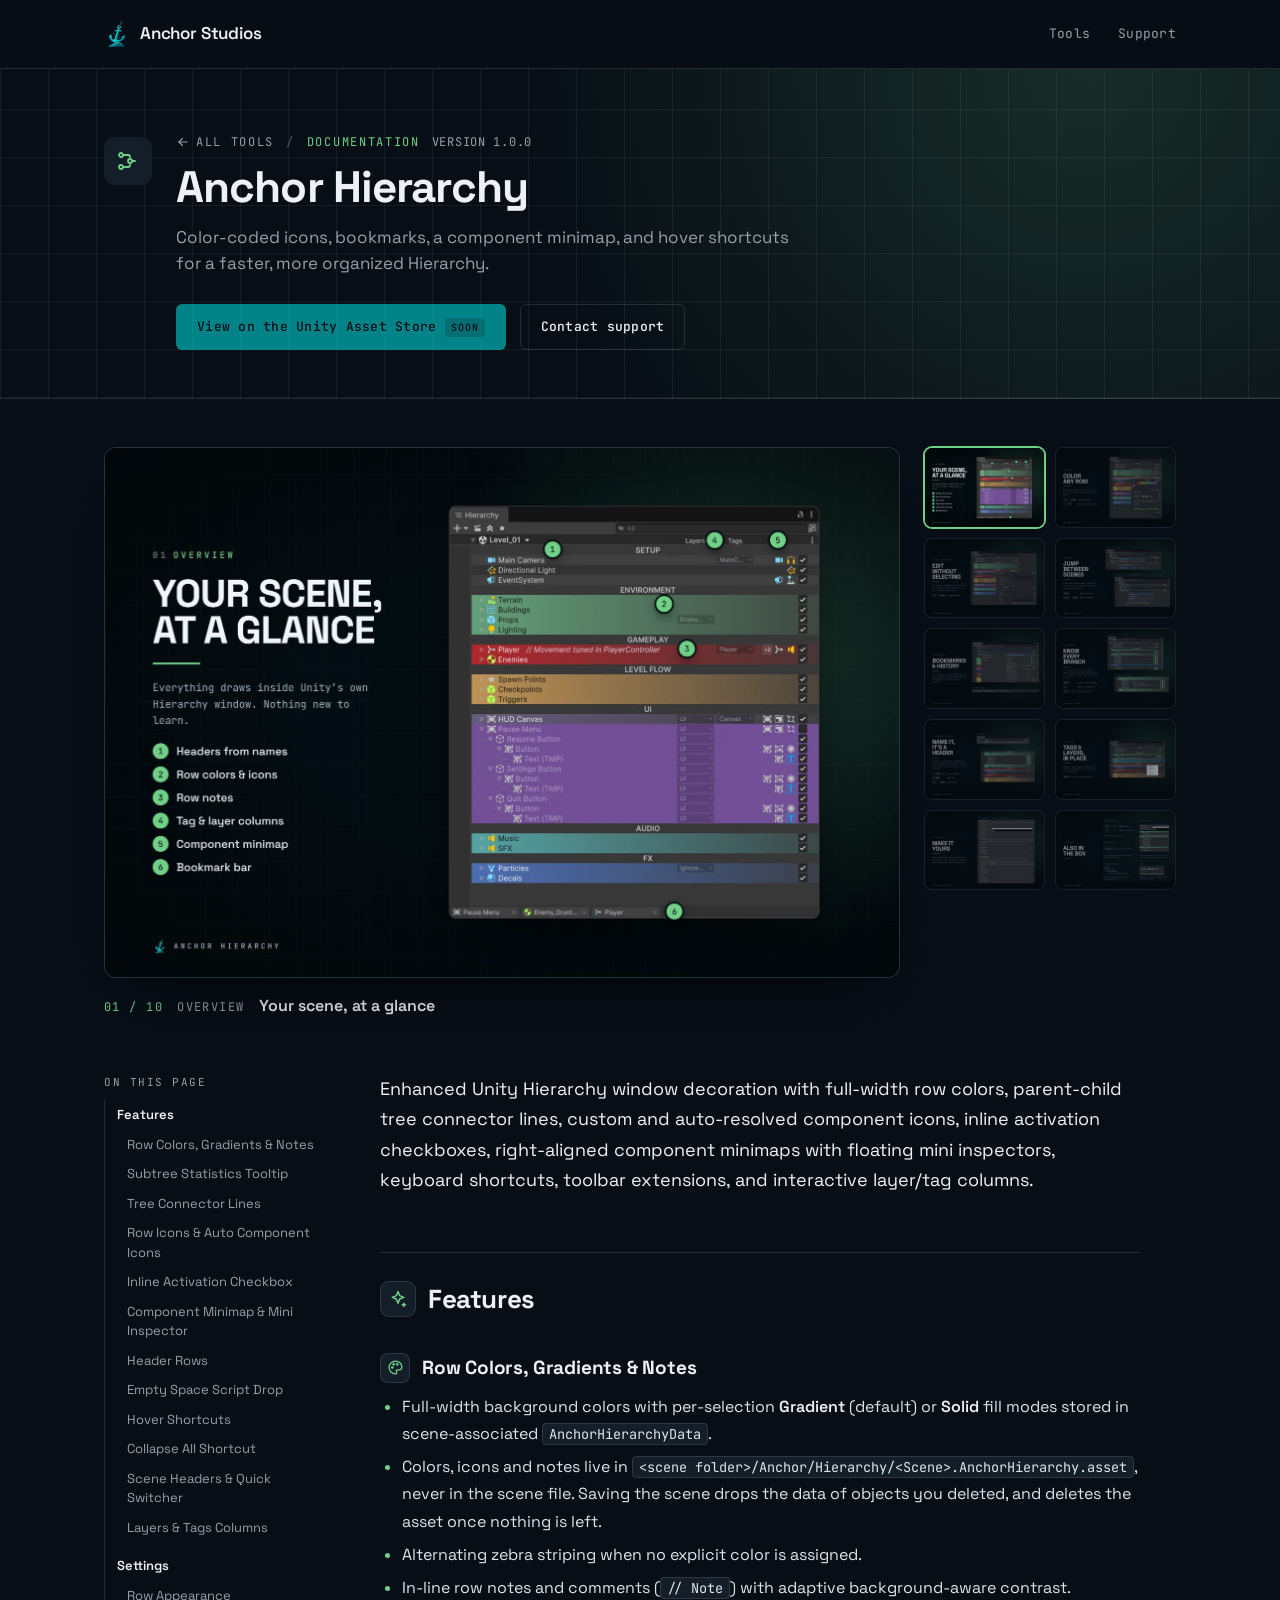
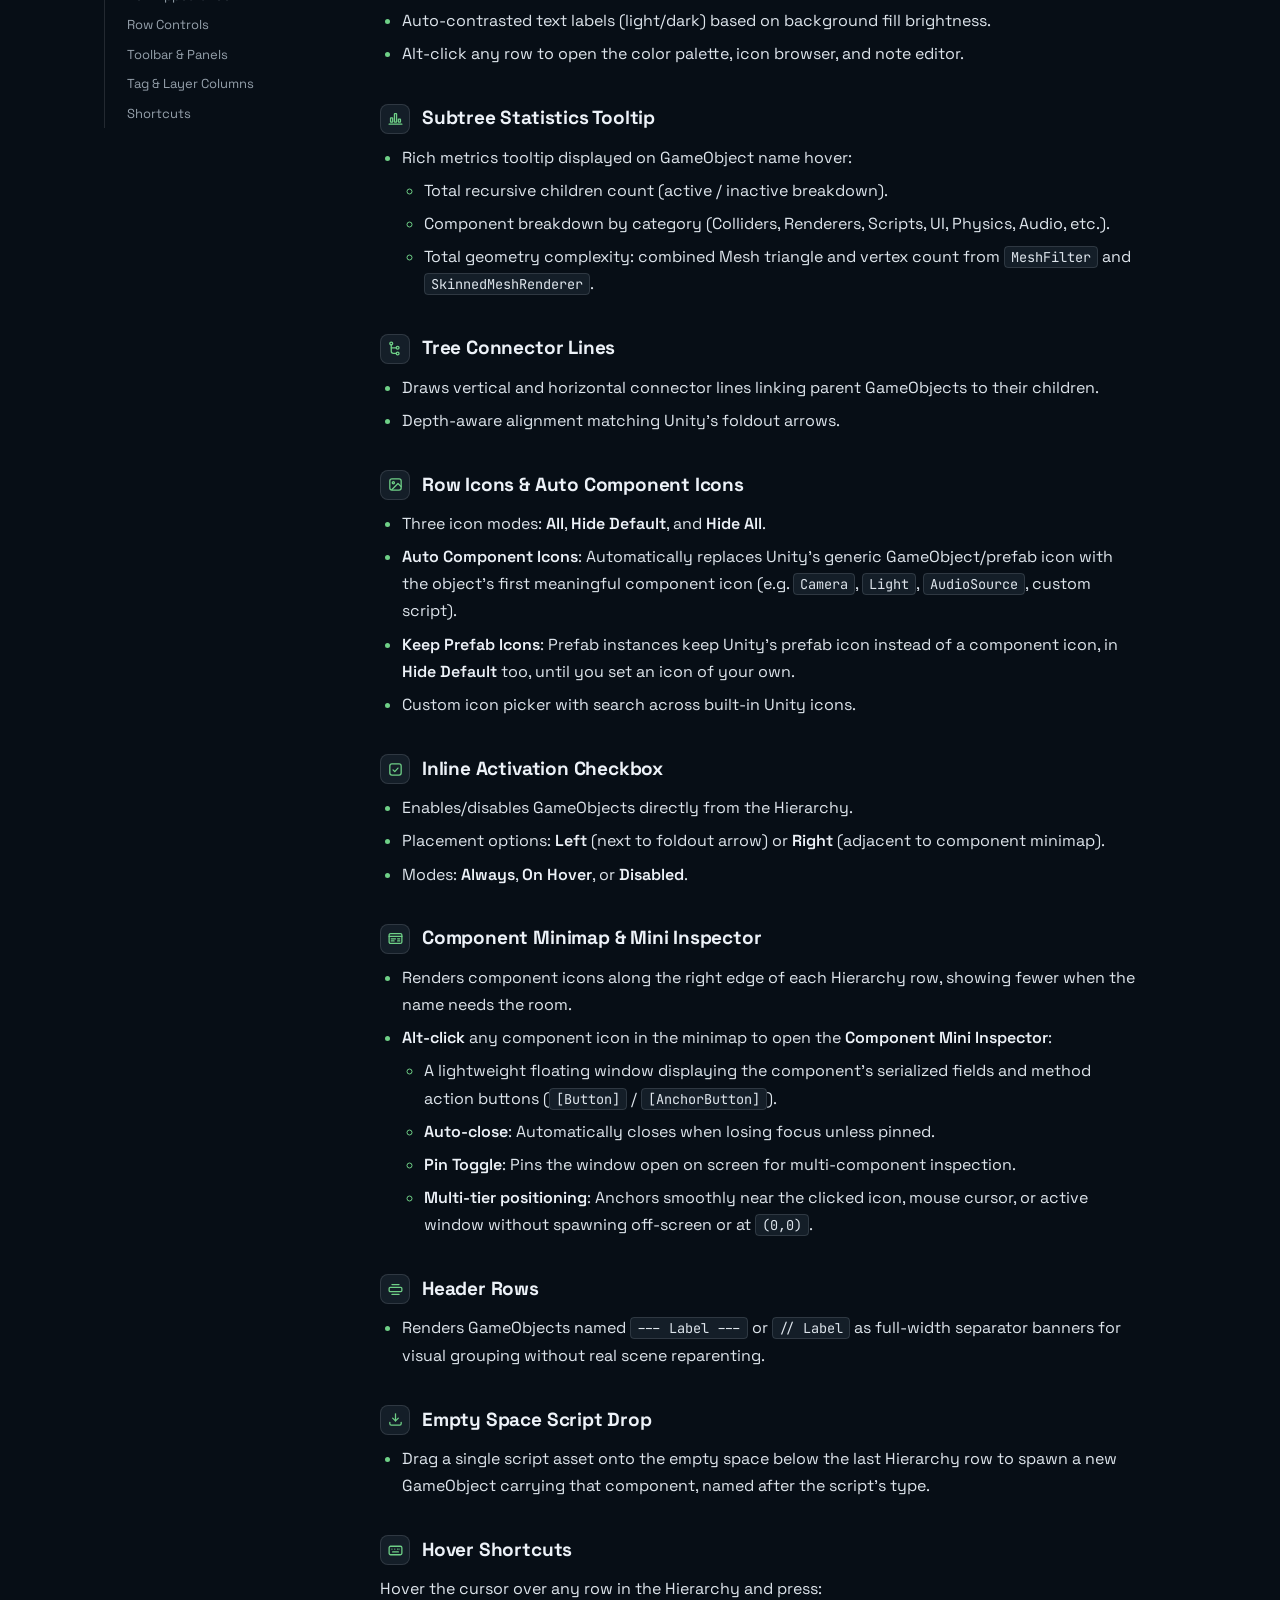
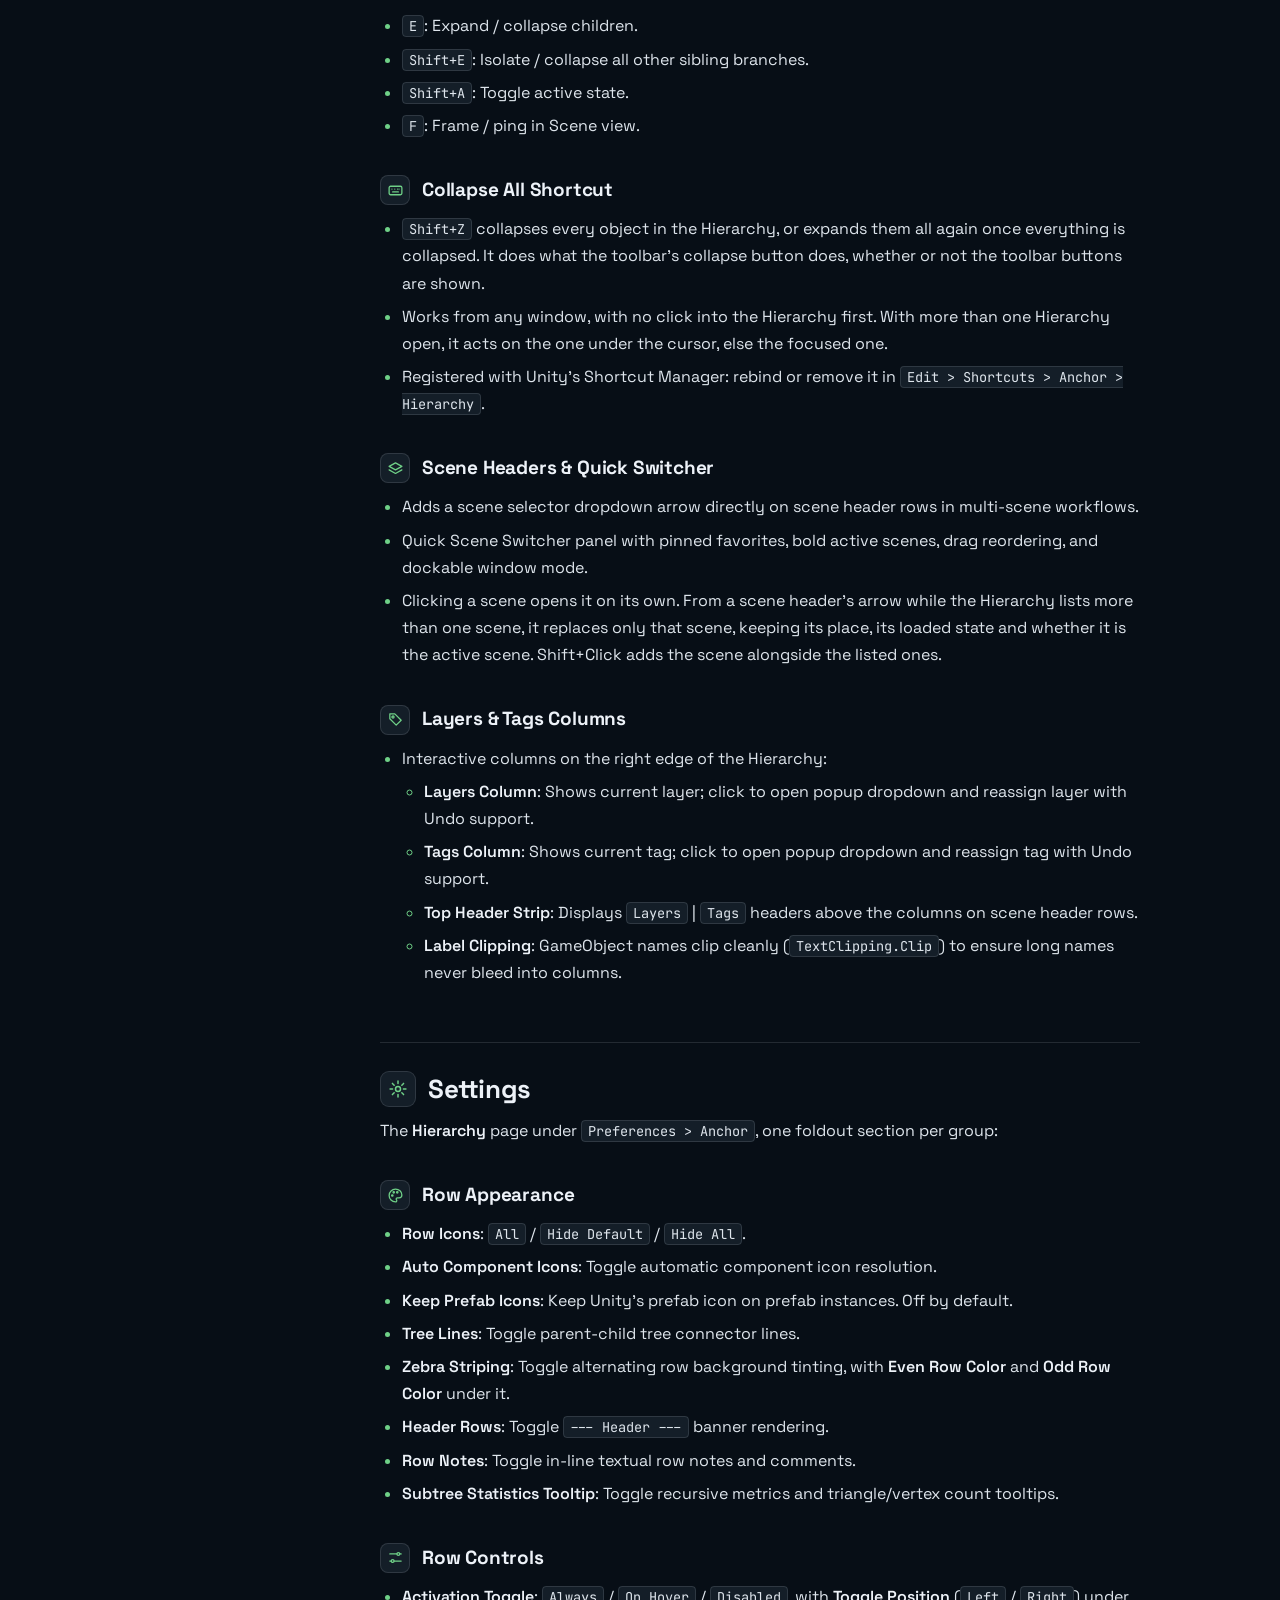
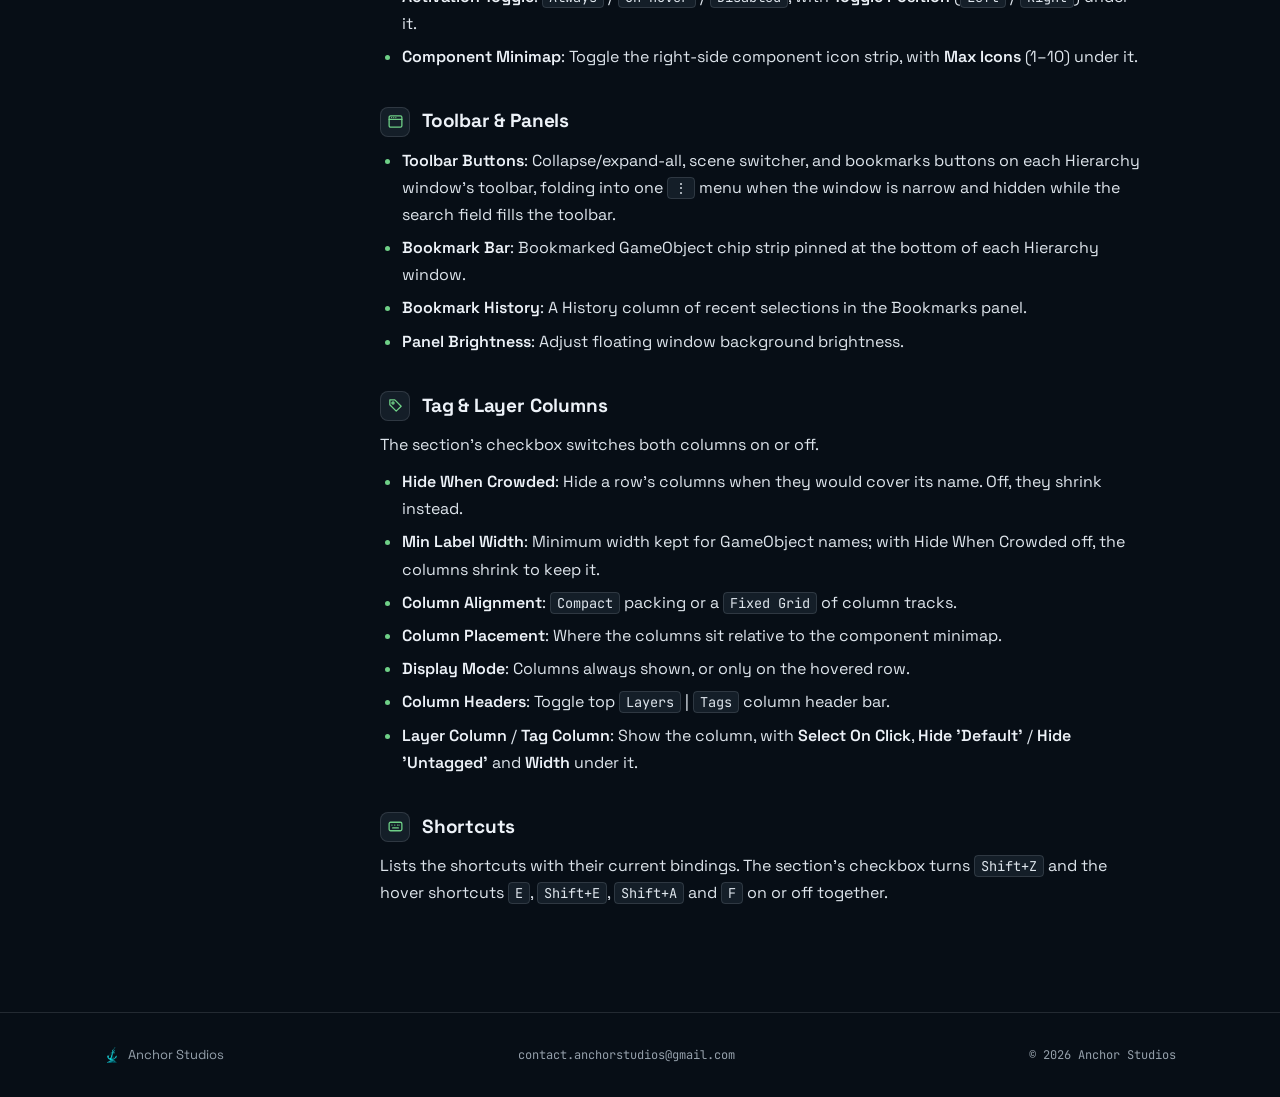
==== commit a19a23c9: "Rebuild the Anchor Hierarchy docs page from its updated README - Adds Keep Prefab Icons and where a " ====
--- a/hierarchy/index.html
+++ b/hierarchy/index.html
@@ -99,6 +99,8 @@
 <ul><li>
 Full-width background colors with per-selection <strong>Gradient</strong> (default) or <strong>Solid</strong> fill modes stored in scene-associated <code>AnchorHierarchyData</code>.
 </li><li>
+Colors, icons and notes live in <code>&lt;scene folder&gt;/Anchor/Hierarchy/&lt;Scene&gt;.AnchorHierarchy.asset</code>, never in the scene file. Saving the scene drops the data of objects you deleted, and deletes the asset once nothing is left.
+</li><li>
 Alternating zebra striping when no explicit color is assigned.
 </li><li>
 In-line row notes and comments (<code>// Note</code>) with adaptive background-aware contrast.
@@ -129,6 +131,8 @@
 Three icon modes: <strong>All</strong>, <strong>Hide Default</strong>, and <strong>Hide All</strong>.
 </li><li>
 <strong>Auto Component Icons</strong>: Automatically replaces Unity's generic GameObject/prefab icon with the object's first meaningful component icon (e.g. <code>Camera</code>, <code>Light</code>, <code>AudioSource</code>, custom script).
+</li><li>
+<strong>Keep Prefab Icons</strong>: Prefab instances keep Unity's prefab icon instead of a component icon, in <strong>Hide Default</strong> too, until you set an icon of your own.
 </li><li>
 Custom icon picker with search across built-in Unity icons.
 </li></ul>
@@ -211,6 +215,8 @@
 <strong>Row Icons</strong>: <code>All</code> / <code>Hide Default</code> / <code>Hide All</code>.
 </li><li>
 <strong>Auto Component Icons</strong>: Toggle automatic component icon resolution.
+</li><li>
+<strong>Keep Prefab Icons</strong>: Keep Unity's prefab icon on prefab instances. Off by default.
 </li><li>
 <strong>Tree Lines</strong>: Toggle parent-child tree connector lines.
 </li><li>
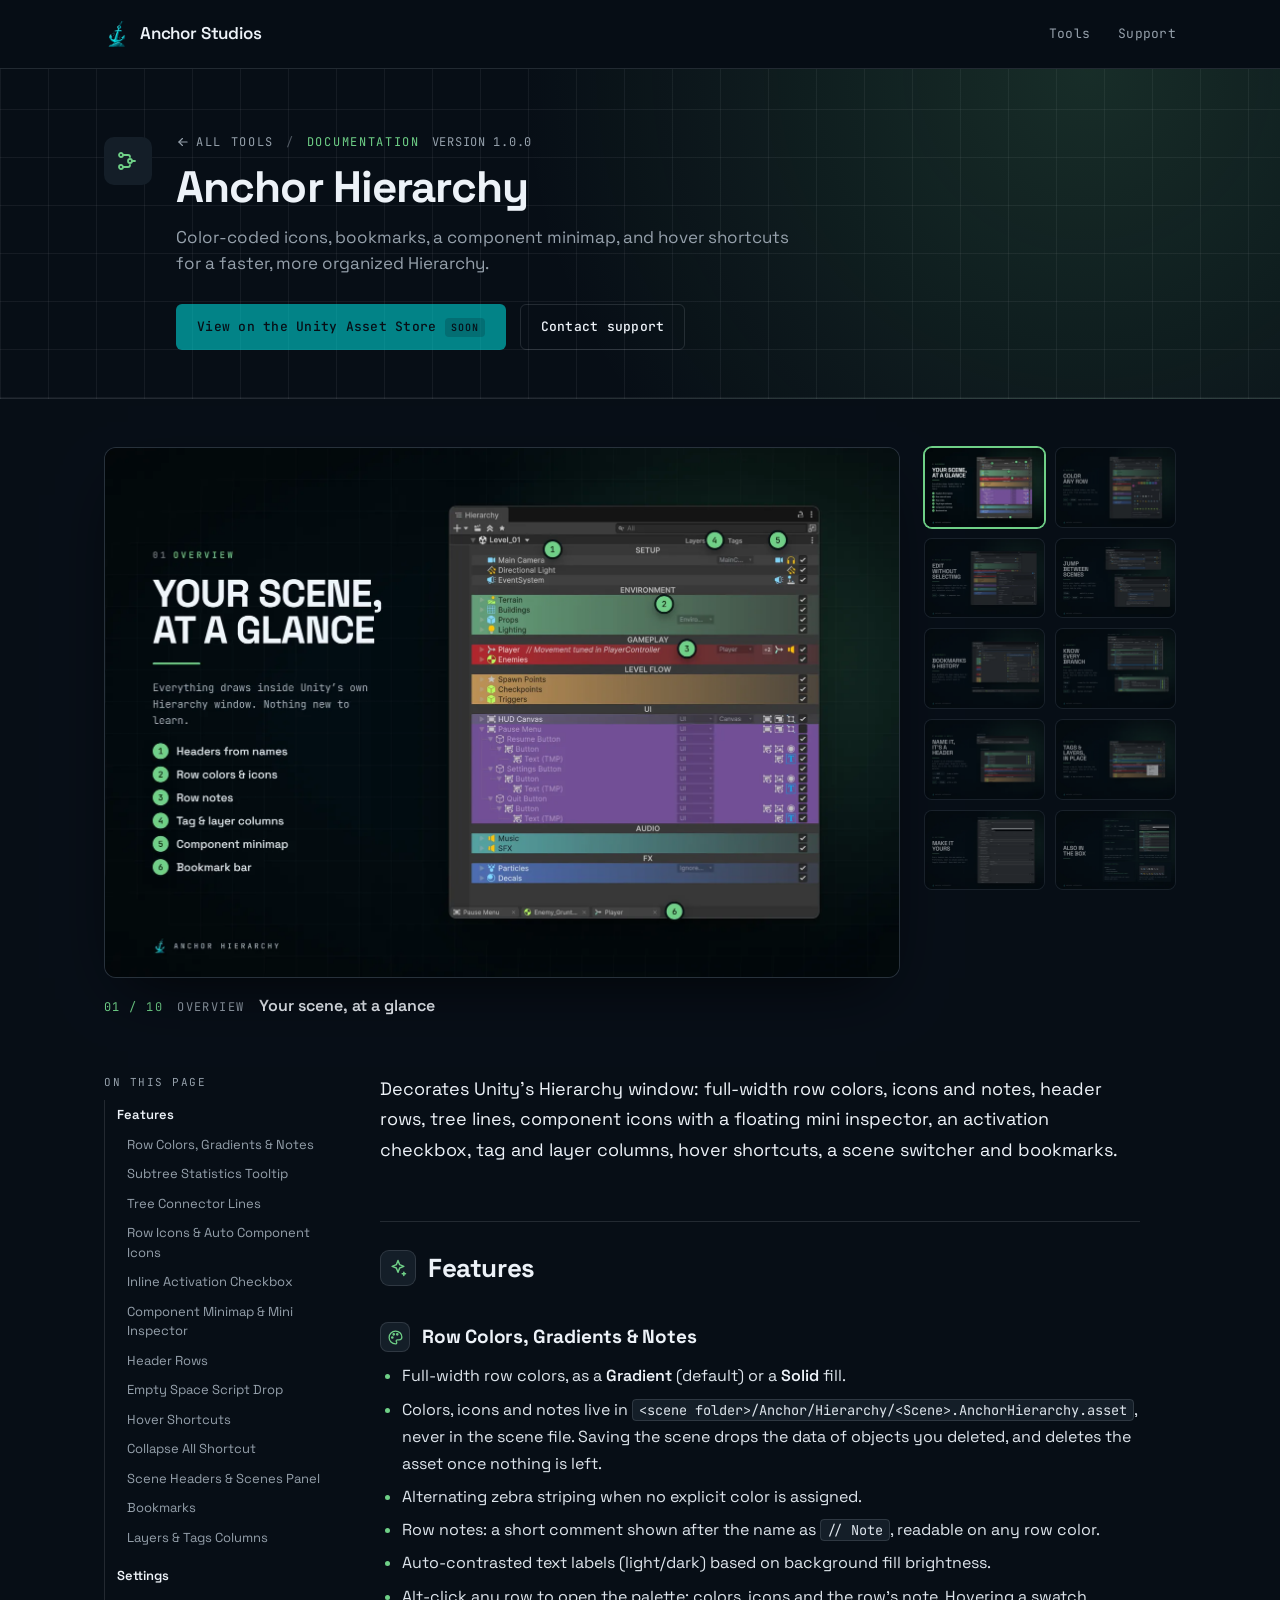
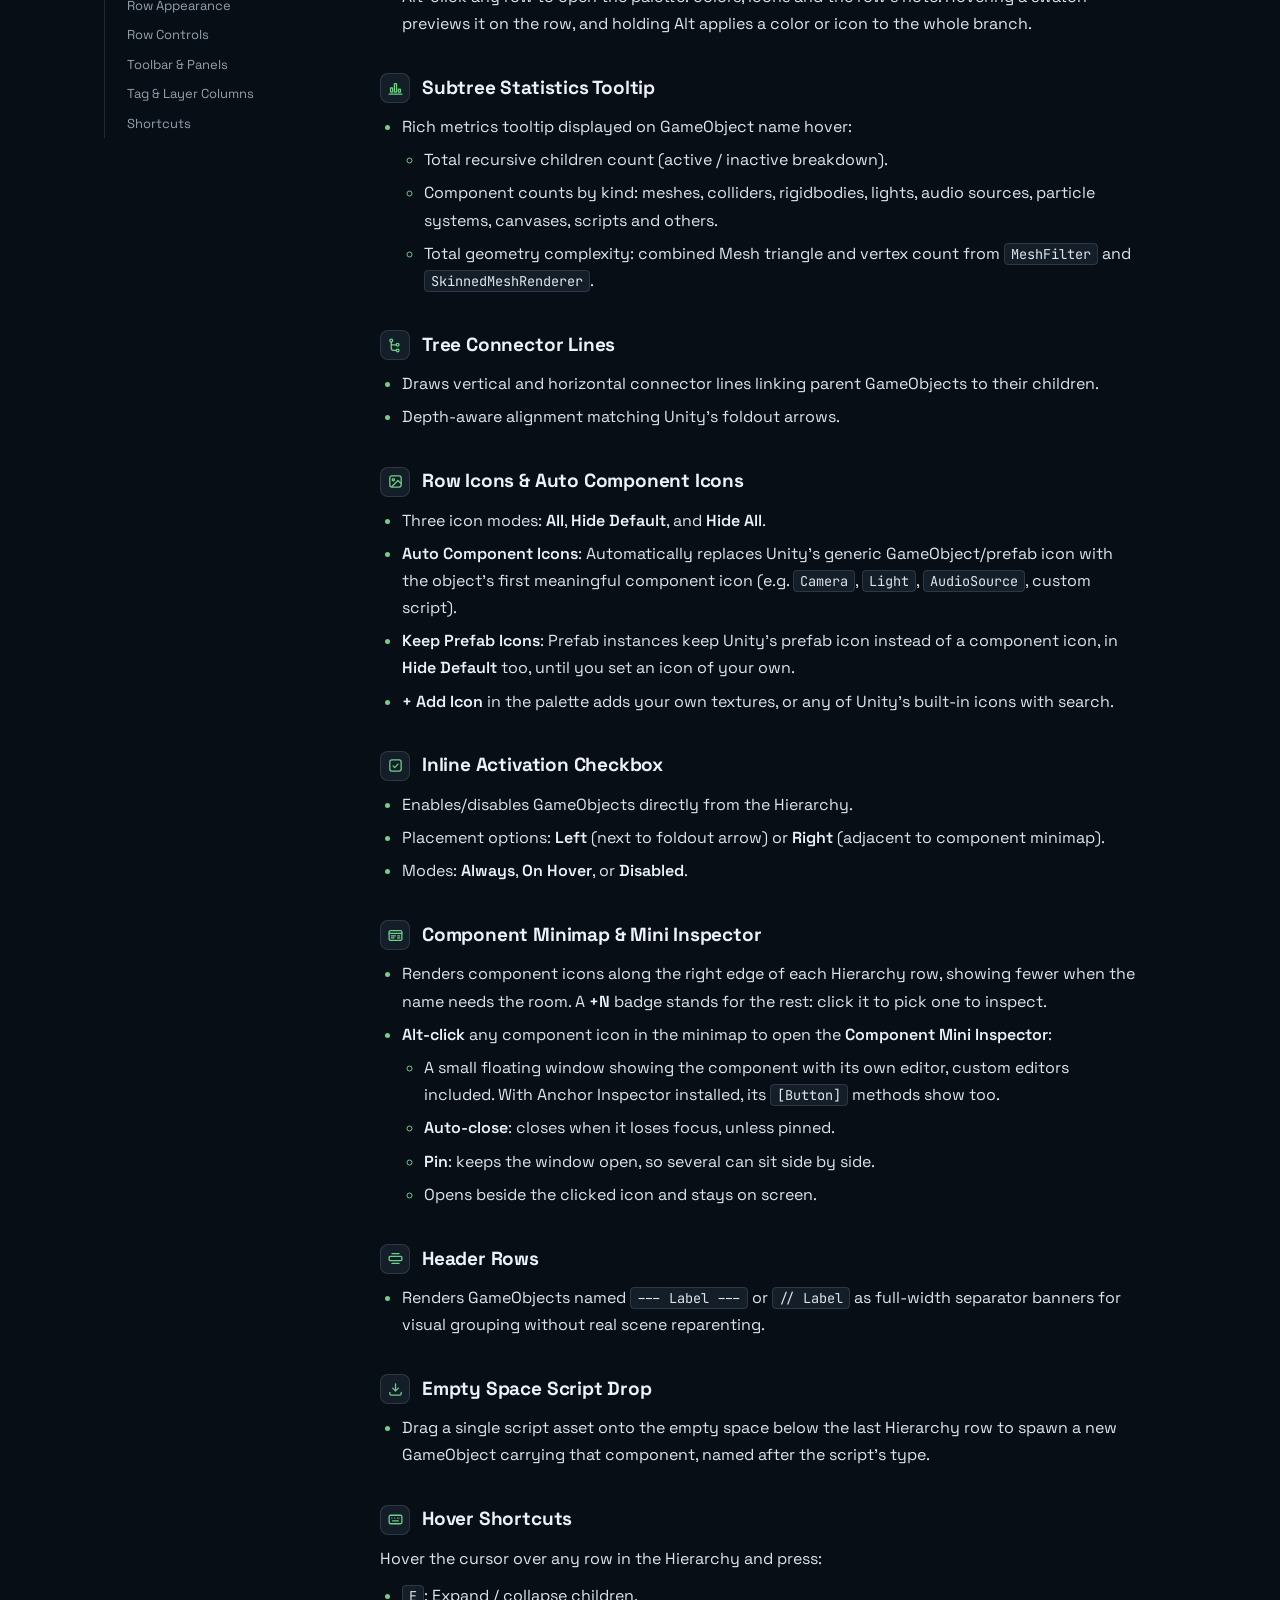
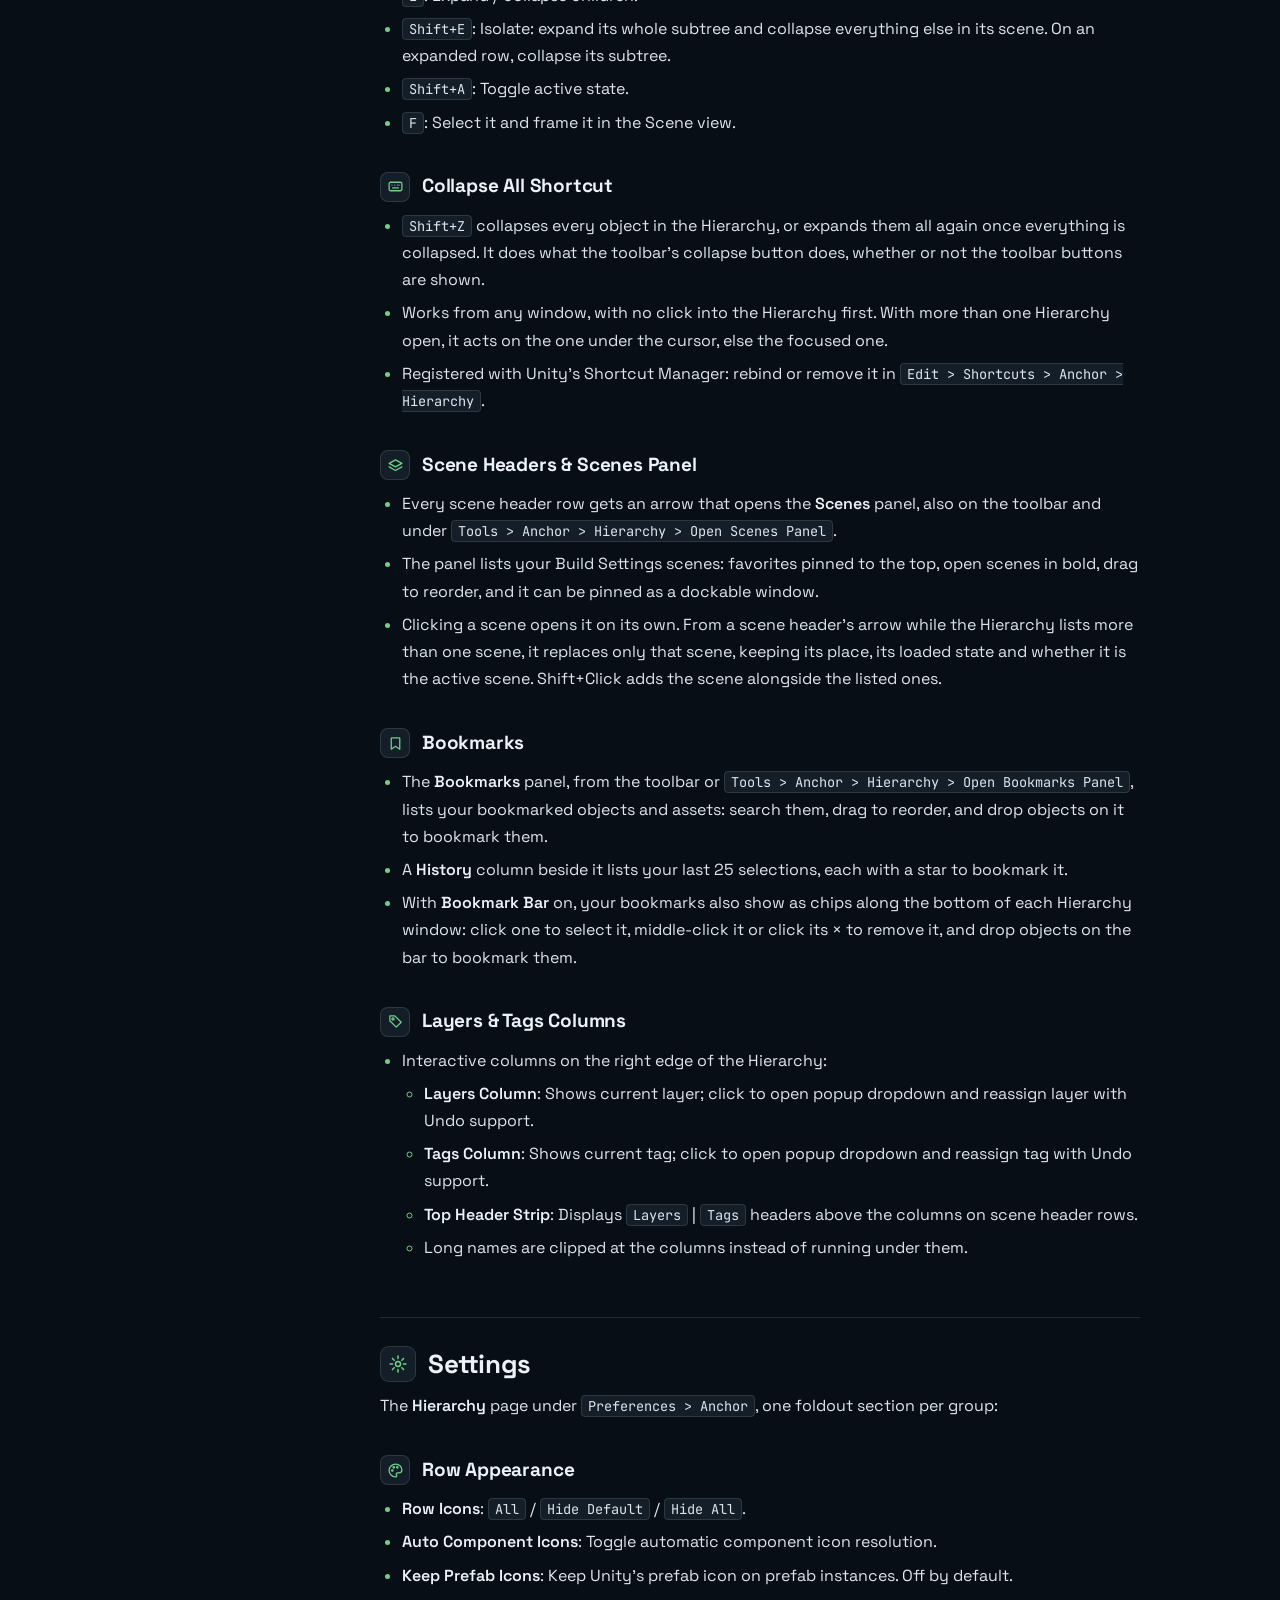
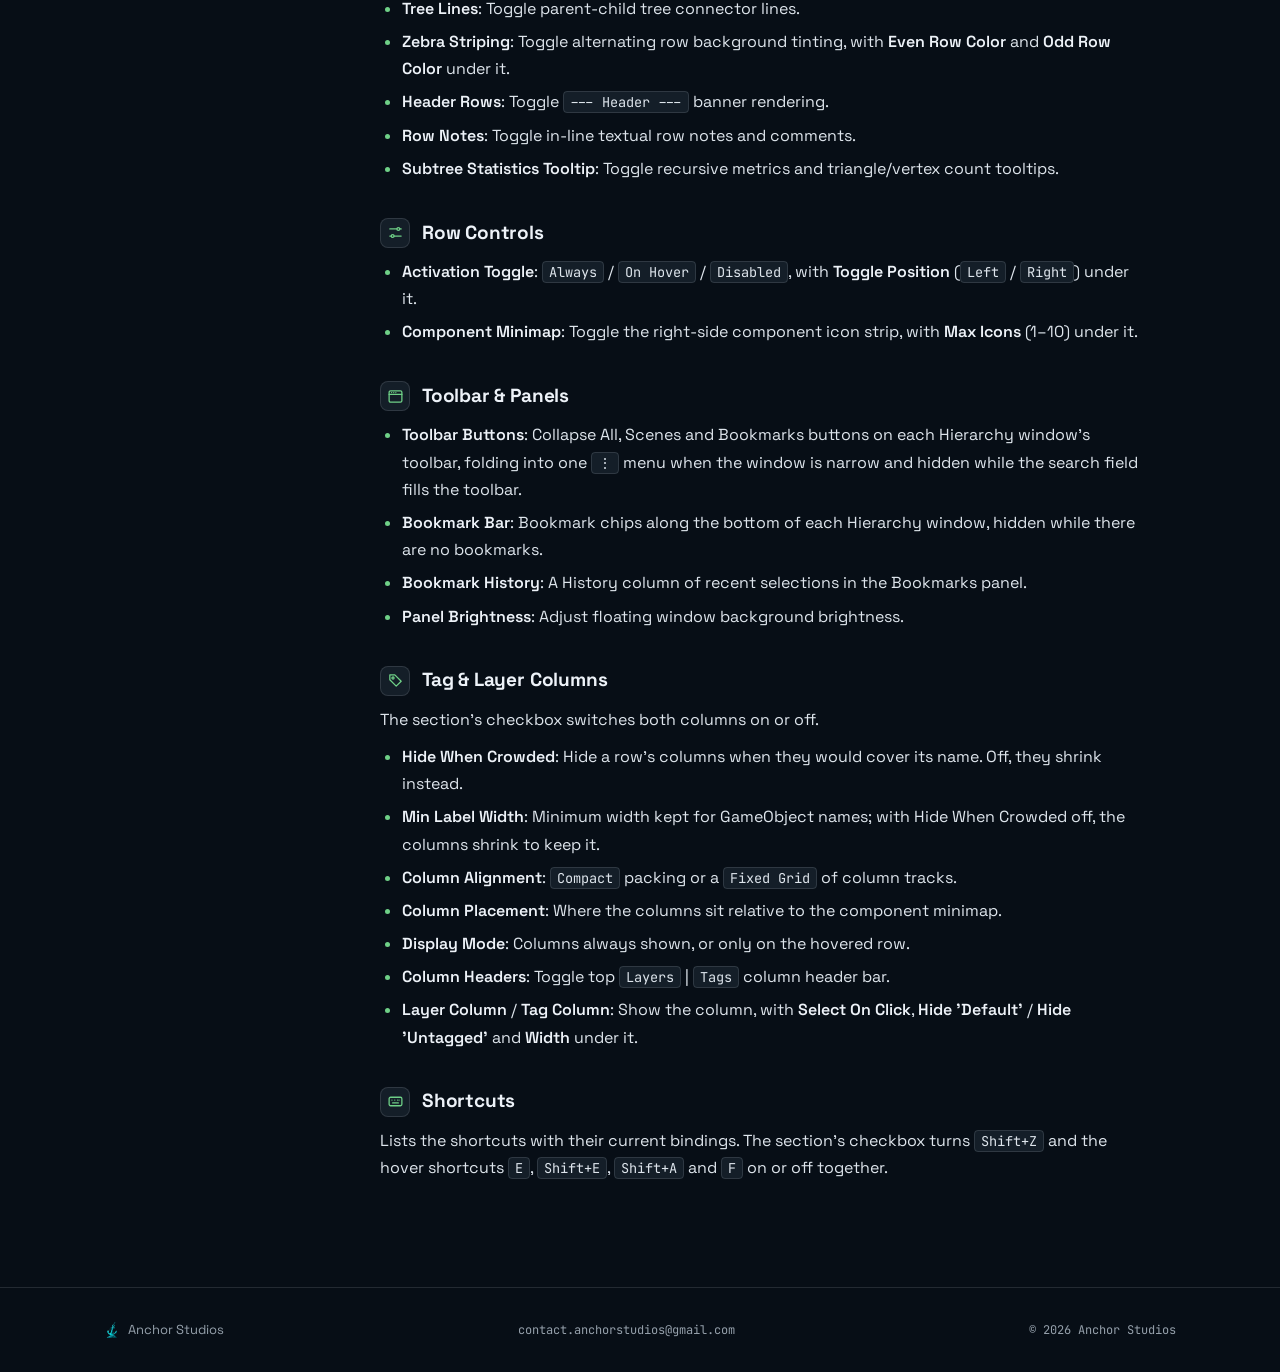
==== commit 11cb95b0: "Add the Anchor Inspector docs page and turn the spotlight into a carousel - Inspector's docs page is" ====
--- a/hierarchy/index.html
+++ b/hierarchy/index.html
@@ -89,25 +89,25 @@
     <div class="wrap doc-layout">
       <nav class="doc-toc" aria-label="On this page">
         <div class="doc-toc-title">On this page</div>
-        <ul><li class="toc-2"><a href="#features">Features</a></li><li class="toc-3"><a href="#row-colors-gradients-notes">Row Colors, Gradients &amp; Notes</a></li><li class="toc-3"><a href="#subtree-statistics-tooltip">Subtree Statistics Tooltip</a></li><li class="toc-3"><a href="#tree-connector-lines">Tree Connector Lines</a></li><li class="toc-3"><a href="#row-icons-auto-component-icons">Row Icons &amp; Auto Component Icons</a></li><li class="toc-3"><a href="#inline-activation-checkbox">Inline Activation Checkbox</a></li><li class="toc-3"><a href="#component-minimap-mini-inspector">Component Minimap &amp; Mini Inspector</a></li><li class="toc-3"><a href="#header-rows">Header Rows</a></li><li class="toc-3"><a href="#empty-space-script-drop">Empty Space Script Drop</a></li><li class="toc-3"><a href="#hover-shortcuts">Hover Shortcuts</a></li><li class="toc-3"><a href="#collapse-all-shortcut">Collapse All Shortcut</a></li><li class="toc-3"><a href="#scene-headers-quick-switcher">Scene Headers &amp; Quick Switcher</a></li><li class="toc-3"><a href="#layers-tags-columns">Layers &amp; Tags Columns</a></li><li class="toc-2"><a href="#settings">Settings</a></li><li class="toc-3"><a href="#row-appearance">Row Appearance</a></li><li class="toc-3"><a href="#row-controls">Row Controls</a></li><li class="toc-3"><a href="#toolbar-panels">Toolbar &amp; Panels</a></li><li class="toc-3"><a href="#tag-layer-columns">Tag &amp; Layer Columns</a></li><li class="toc-3"><a href="#shortcuts">Shortcuts</a></li></ul>
+        <ul><li class="toc-2"><a href="#features">Features</a></li><li class="toc-3"><a href="#row-colors-gradients-notes">Row Colors, Gradients &amp; Notes</a></li><li class="toc-3"><a href="#subtree-statistics-tooltip">Subtree Statistics Tooltip</a></li><li class="toc-3"><a href="#tree-connector-lines">Tree Connector Lines</a></li><li class="toc-3"><a href="#row-icons-auto-component-icons">Row Icons &amp; Auto Component Icons</a></li><li class="toc-3"><a href="#inline-activation-checkbox">Inline Activation Checkbox</a></li><li class="toc-3"><a href="#component-minimap-mini-inspector">Component Minimap &amp; Mini Inspector</a></li><li class="toc-3"><a href="#header-rows">Header Rows</a></li><li class="toc-3"><a href="#empty-space-script-drop">Empty Space Script Drop</a></li><li class="toc-3"><a href="#hover-shortcuts">Hover Shortcuts</a></li><li class="toc-3"><a href="#collapse-all-shortcut">Collapse All Shortcut</a></li><li class="toc-3"><a href="#scene-headers-scenes-panel">Scene Headers &amp; Scenes Panel</a></li><li class="toc-3"><a href="#bookmarks">Bookmarks</a></li><li class="toc-3"><a href="#layers-tags-columns">Layers &amp; Tags Columns</a></li><li class="toc-2"><a href="#settings">Settings</a></li><li class="toc-3"><a href="#row-appearance">Row Appearance</a></li><li class="toc-3"><a href="#row-controls">Row Controls</a></li><li class="toc-3"><a href="#toolbar-panels">Toolbar &amp; Panels</a></li><li class="toc-3"><a href="#tag-layer-columns">Tag &amp; Layer Columns</a></li><li class="toc-3"><a href="#shortcuts">Shortcuts</a></li></ul>
       </nav>
       <article class="doc-content">
-<p>Enhanced Unity Hierarchy window decoration with full-width row colors, parent-child tree connector lines, custom and auto-resolved component icons, inline activation checkboxes, right-aligned component minimaps with floating mini inspectors, keyboard shortcuts, toolbar extensions, and interactive layer/tag columns.</p>
+<p>Decorates Unity's Hierarchy window: full-width row colors, icons and notes, header rows, tree lines, component icons with a floating mini inspector, an activation checkbox, tag and layer columns, hover shortcuts, a scene switcher and bookmarks.</p>
 <hr>
 <h2 id="features"><span class="doc-icon" aria-hidden="true"><svg viewBox="0 0 24 24" fill="none" stroke="currentColor" stroke-width="1.8" stroke-linecap="round" stroke-linejoin="round"><path d="M12 3l2 5 5 2-5 2-2 5-2-5-5-2 5-2 2-5z"/><path d="M19 17v4"/><path d="M17 19h4"/></svg></span><span>Features</span></h2>
 <h3 id="row-colors-gradients-notes"><span class="doc-icon" aria-hidden="true"><svg viewBox="0 0 24 24" fill="none" stroke="currentColor" stroke-width="1.8" stroke-linecap="round" stroke-linejoin="round"><path d="M12 3a9 9 0 1 0 0 18c1.2 0 1.8-.8 1.8-1.7 0-1.1-.9-1.6-.9-2.5 0-.9.7-1.6 1.6-1.6H17a4 4 0 0 0 4-4c0-4.6-4-8.2-9-8.2z"/><circle cx="7.5" cy="12" r="1"/><circle cx="9.5" cy="7.5" r="1"/><circle cx="14.5" cy="7.5" r="1"/></svg></span><span>Row Colors, Gradients &amp; Notes</span></h3>
 <ul><li>
-Full-width background colors with per-selection <strong>Gradient</strong> (default) or <strong>Solid</strong> fill modes stored in scene-associated <code>AnchorHierarchyData</code>.
+Full-width row colors, as a <strong>Gradient</strong> (default) or a <strong>Solid</strong> fill.
 </li><li>
 Colors, icons and notes live in <code>&lt;scene folder&gt;/Anchor/Hierarchy/&lt;Scene&gt;.AnchorHierarchy.asset</code>, never in the scene file. Saving the scene drops the data of objects you deleted, and deletes the asset once nothing is left.
 </li><li>
 Alternating zebra striping when no explicit color is assigned.
 </li><li>
-In-line row notes and comments (<code>// Note</code>) with adaptive background-aware contrast.
+Row notes: a short comment shown after the name as <code>// Note</code>, readable on any row color.
 </li><li>
 Auto-contrasted text labels (light/dark) based on background fill brightness.
 </li><li>
-Alt-click any row to open the color palette, icon browser, and note editor.
+Alt-click any row to open the palette: colors, icons and the row's note. Hovering a swatch previews it on the row, and holding Alt applies a color or icon to the whole branch.
 </li></ul>
 <h3 id="subtree-statistics-tooltip"><span class="doc-icon" aria-hidden="true"><svg viewBox="0 0 24 24" fill="none" stroke="currentColor" stroke-width="1.8" stroke-linecap="round" stroke-linejoin="round"><path d="M3 20h18"/><rect x="5" y="11" width="3" height="6" rx="0.5"/><rect x="10.5" y="5" width="3" height="12" rx="0.5"/><rect x="16" y="13" width="3" height="4" rx="0.5"/></svg></span><span>Subtree Statistics Tooltip</span></h3>
 <ul><li>
@@ -115,7 +115,7 @@
 <ul><li>
 Total recursive children count (active / inactive breakdown).
 </li><li>
-Component breakdown by category (Colliders, Renderers, Scripts, UI, Physics, Audio, etc.).
+Component counts by kind: meshes, colliders, rigidbodies, lights, audio sources, particle systems, canvases, scripts and others.
 </li><li>
 Total geometry complexity: combined Mesh triangle and vertex count from <code>MeshFilter</code> and <code>SkinnedMeshRenderer</code>.
 </li></ul>
@@ -134,7 +134,7 @@
 </li><li>
 <strong>Keep Prefab Icons</strong>: Prefab instances keep Unity's prefab icon instead of a component icon, in <strong>Hide Default</strong> too, until you set an icon of your own.
 </li><li>
-Custom icon picker with search across built-in Unity icons.
+<strong>+ Add Icon</strong> in the palette adds your own textures, or any of Unity's built-in icons with search.
 </li></ul>
 <h3 id="inline-activation-checkbox"><span class="doc-icon" aria-hidden="true"><svg viewBox="0 0 24 24" fill="none" stroke="currentColor" stroke-width="1.8" stroke-linecap="round" stroke-linejoin="round"><rect x="4" y="4" width="16" height="16" rx="3"/><path d="M8.5 12.5l2.5 2.5 4.5-5"/></svg></span><span>Inline Activation Checkbox</span></h3>
 <ul><li>
@@ -146,17 +146,17 @@
 </li></ul>
 <h3 id="component-minimap-mini-inspector"><span class="doc-icon" aria-hidden="true"><svg viewBox="0 0 24 24" fill="none" stroke="currentColor" stroke-width="1.8" stroke-linecap="round" stroke-linejoin="round"><rect x="3" y="5" width="18" height="14" rx="2"/><path d="M3 9h18"/><path d="M6 12.5h6"/><path d="M6 15.5h4"/><path d="M15 12.5h3"/><path d="M15 15.5h3"/></svg></span><span>Component Minimap &amp; Mini Inspector</span></h3>
 <ul><li>
-Renders component icons along the right edge of each Hierarchy row, showing fewer when the name needs the room.
+Renders component icons along the right edge of each Hierarchy row, showing fewer when the name needs the room. A <strong>+N</strong> badge stands for the rest: click it to pick one to inspect.
 </li><li>
 <strong>Alt-click</strong> any component icon in the minimap to open the <strong>Component Mini Inspector</strong>:
 <ul><li>
-A lightweight floating window displaying the component's serialized fields and method action buttons (<code>[Button]</code> / <code>[AnchorButton]</code>).
-</li><li>
-<strong>Auto-close</strong>: Automatically closes when losing focus unless pinned.
-</li><li>
-<strong>Pin Toggle</strong>: Pins the window open on screen for multi-component inspection.
-</li><li>
-<strong>Multi-tier positioning</strong>: Anchors smoothly near the clicked icon, mouse cursor, or active window without spawning off-screen or at <code>(0,0)</code>.
+A small floating window showing the component with its own editor, custom editors included. With Anchor Inspector installed, its <code>[Button]</code> methods show too.
+</li><li>
+<strong>Auto-close</strong>: closes when it loses focus, unless pinned.
+</li><li>
+<strong>Pin</strong>: keeps the window open, so several can sit side by side.
+</li><li>
+Opens beside the clicked icon and stays on screen.
 </li></ul>
 </li></ul>
 <h3 id="header-rows"><span class="doc-icon" aria-hidden="true"><svg viewBox="0 0 24 24" fill="none" stroke="currentColor" stroke-width="1.8" stroke-linecap="round" stroke-linejoin="round"><rect x="3" y="9" width="18" height="6" rx="1.5"/><path d="M7 5h10"/><path d="M7 19h10"/></svg></span><span>Header Rows</span></h3>
@@ -172,11 +172,11 @@
 <ul><li>
 <code>E</code>: Expand / collapse children.
 </li><li>
-<code>Shift+E</code>: Isolate / collapse all other sibling branches.
+<code>Shift+E</code>: Isolate: expand its whole subtree and collapse everything else in its scene. On an expanded row, collapse its subtree.
 </li><li>
 <code>Shift+A</code>: Toggle active state.
 </li><li>
-<code>F</code>: Frame / ping in Scene view.
+<code>F</code>: Select it and frame it in the Scene view.
 </li></ul>
 <h3 id="collapse-all-shortcut"><span class="doc-icon" aria-hidden="true"><svg viewBox="0 0 24 24" fill="none" stroke="currentColor" stroke-width="1.8" stroke-linecap="round" stroke-linejoin="round"><rect x="3" y="6" width="18" height="12" rx="2"/><path d="M7 10h.01M11 10h.01M15 10h.01M17 10h.01"/><path d="M8 14h8"/></svg></span><span>Collapse All Shortcut</span></h3>
 <ul><li>
@@ -186,14 +186,22 @@
 </li><li>
 Registered with Unity's Shortcut Manager: rebind or remove it in <code>Edit &gt; Shortcuts &gt; Anchor &gt; Hierarchy</code>.
 </li></ul>
-<h3 id="scene-headers-quick-switcher"><span class="doc-icon" aria-hidden="true"><svg viewBox="0 0 24 24" fill="none" stroke="currentColor" stroke-width="1.8" stroke-linecap="round" stroke-linejoin="round"><path d="M12 4l9 5-9 5-9-5 9-5z"/><path d="M3 14l9 5 9-5"/></svg></span><span>Scene Headers &amp; Quick Switcher</span></h3>
-<ul><li>
-Adds a scene selector dropdown arrow directly on scene header rows in multi-scene workflows.
-</li><li>
-Quick Scene Switcher panel with pinned favorites, bold active scenes, drag reordering, and dockable window mode.
+<h3 id="scene-headers-scenes-panel"><span class="doc-icon" aria-hidden="true"><svg viewBox="0 0 24 24" fill="none" stroke="currentColor" stroke-width="1.8" stroke-linecap="round" stroke-linejoin="round"><path d="M12 4l9 5-9 5-9-5 9-5z"/><path d="M3 14l9 5 9-5"/></svg></span><span>Scene Headers &amp; Scenes Panel</span></h3>
+<ul><li>
+Every scene header row gets an arrow that opens the <strong>Scenes</strong> panel, also on the toolbar and under <code>Tools &gt; Anchor &gt; Hierarchy &gt; Open Scenes Panel</code>.
+</li><li>
+The panel lists your Build Settings scenes: favorites pinned to the top, open scenes in bold, drag to reorder, and it can be pinned as a dockable window.
 </li><li>
 Clicking a scene opens it on its own. From a scene header's arrow while the Hierarchy lists more than one scene, it replaces only that scene, keeping its place, its loaded state and whether it is the active scene. Shift+Click adds the scene alongside the listed ones.
 </li></ul>
+<h3 id="bookmarks"><span class="doc-icon" aria-hidden="true"><svg viewBox="0 0 24 24" fill="none" stroke="currentColor" stroke-width="1.8" stroke-linecap="round" stroke-linejoin="round"><path d="M7 4h10a1 1 0 0 1 1 1v15l-6-4-6 4V5a1 1 0 0 1 1-1z"/></svg></span><span>Bookmarks</span></h3>
+<ul><li>
+The <strong>Bookmarks</strong> panel, from the toolbar or <code>Tools &gt; Anchor &gt; Hierarchy &gt; Open Bookmarks Panel</code>, lists your bookmarked objects and assets: search them, drag to reorder, and drop objects on it to bookmark them.
+</li><li>
+A <strong>History</strong> column beside it lists your last 25 selections, each with a star to bookmark it.
+</li><li>
+With <strong>Bookmark Bar</strong> on, your bookmarks also show as chips along the bottom of each Hierarchy window: click one to select it, middle-click it or click its × to remove it, and drop objects on the bar to bookmark them.
+</li></ul>
 <h3 id="layers-tags-columns"><span class="doc-icon" aria-hidden="true"><svg viewBox="0 0 24 24" fill="none" stroke="currentColor" stroke-width="1.8" stroke-linecap="round" stroke-linejoin="round"><path d="M4 4h7l9 9-7 7-9-9V4z"/><circle cx="8.5" cy="8.5" r="1.5"/></svg></span><span>Layers &amp; Tags Columns</span></h3>
 <ul><li>
 Interactive columns on the right edge of the Hierarchy:
@@ -204,7 +212,7 @@
 </li><li>
 <strong>Top Header Strip</strong>: Displays <code>Layers</code> | <code>Tags</code> headers above the columns on scene header rows.
 </li><li>
-<strong>Label Clipping</strong>: GameObject names clip cleanly (<code>TextClipping.Clip</code>) to ensure long names never bleed into columns.
+Long names are clipped at the columns instead of running under them.
 </li></ul>
 </li></ul>
 <hr>
@@ -236,9 +244,9 @@
 </li></ul>
 <h3 id="toolbar-panels"><span class="doc-icon" aria-hidden="true"><svg viewBox="0 0 24 24" fill="none" stroke="currentColor" stroke-width="1.8" stroke-linecap="round" stroke-linejoin="round"><rect x="3" y="4" width="18" height="16" rx="2"/><path d="M3 9h18"/><path d="M6.5 6.5h.01M9.5 6.5h.01M12.5 6.5h.01"/></svg></span><span>Toolbar &amp; Panels</span></h3>
 <ul><li>
-<strong>Toolbar Buttons</strong>: Collapse/expand-all, scene switcher, and bookmarks buttons on each Hierarchy window's toolbar, folding into one <code>⋮</code> menu when the window is narrow and hidden while the search field fills the toolbar.
-</li><li>
-<strong>Bookmark Bar</strong>: Bookmarked GameObject chip strip pinned at the bottom of each Hierarchy window.
+<strong>Toolbar Buttons</strong>: Collapse All, Scenes and Bookmarks buttons on each Hierarchy window's toolbar, folding into one <code>⋮</code> menu when the window is narrow and hidden while the search field fills the toolbar.
+</li><li>
+<strong>Bookmark Bar</strong>: Bookmark chips along the bottom of each Hierarchy window, hidden while there are no bookmarks.
 </li><li>
 <strong>Bookmark History</strong>: A History column of recent selections in the Bookmarks panel.
 </li><li>
--- a/src/css/styles.css
+++ b/src/css/styles.css
@@ -205,6 +205,65 @@
 
 .spotlight-art:hover img { transform: rotateY(-4deg); }
 
+/* Each part of the card stacks every tool's version in one grid cell, as tall as the longest, so
+   changing tools cross-fades the content while everything stays where it is. */
+.spotlight-stack { display: grid; }
+.spotlight-stack > .spotlight-layer { grid-area: 1 / 1; transition: opacity 0.5s ease, visibility 0.5s; }
+.spotlight-stack > .spotlight-layer:not(.is-active) { opacity: 0; visibility: hidden; }
+.spotlight-stack.hero-actions { display: grid; }
+.spotlight-text .spotlight-stack { width: 100%; }
+.spotlight-text .spotlight-layer { display: flex; align-items: flex-start; }
+.spotlight-art-stack { margin-right: -14%; }
+.spotlight-art-stack .spotlight-art { margin-right: 0; }
+
+.spotlight-controls {
+  display: flex;
+  align-items: center;
+  justify-content: center;
+  gap: 16px;
+  margin-top: 22px;
+}
+
+.spotlight-controls[hidden] { display: none; }
+
+.spotlight-nav {
+  display: inline-flex;
+  align-items: center;
+  justify-content: center;
+  width: 36px;
+  height: 36px;
+  padding: 0;
+  border: 1px solid var(--border);
+  border-radius: 50%;
+  background: var(--surface);
+  color: var(--muted);
+  cursor: pointer;
+  transition: color 0.2s, border-color 0.2s;
+}
+
+.spotlight-nav:hover { color: var(--text); border-color: var(--tool-accent, var(--accent)); }
+
+.spotlight-dots { display: flex; align-items: center; gap: 8px; }
+
+.spotlight-dot {
+  width: 8px;
+  height: 8px;
+  padding: 0;
+  border: 0;
+  border-radius: 999px;
+  background: var(--border);
+  cursor: pointer;
+  transition: width 0.3s ease, background 0.3s ease;
+}
+
+.spotlight-dot:hover { background: var(--muted); }
+.spotlight-dot[aria-current="true"] { width: 28px; background: var(--tool-accent, var(--accent)); }
+
+@media (prefers-reduced-motion: reduce) {
+  .spotlight-stack > .spotlight-layer,
+  .spotlight-dot { transition: none; }
+}
+
 /* Tools */
 .tools { padding: 88px 0 96px; }
 
@@ -434,6 +493,7 @@
   .spotlight-card { grid-template-columns: minmax(0, 1fr); gap: 32px; padding: 40px 0 0 40px; }
   .spotlight-text { padding-right: 40px; }
   .spotlight-art { margin: 0 -2px -2px 0; perspective: none; }
+  .spotlight-art-stack { margin: 0; }
   .spotlight-art img, .spotlight-art:hover img { transform: none; border-radius: 12px 0 0 0; }
 }
 
--- a/src/css/docs.css
+++ b/src/css/docs.css
@@ -338,6 +338,40 @@
 
 .doc-content pre code { background: none; border: 0; padding: 0; }
 
+.doc-content ol { padding-left: 24px; margin: 10px 0 16px; }
+.doc-content ol > li::marker { font-family: var(--font-mono); font-size: 0.9em; }
+
+/* A README table, scrolling sideways on its own when the page is narrow. */
+.doc-table {
+  overflow-x: auto;
+  margin: 14px 0 18px;
+  border: 1px solid var(--border);
+  border-radius: 8px;
+}
+
+.doc-table table { width: 100%; border-collapse: collapse; }
+
+.doc-table th,
+.doc-table td {
+  text-align: left;
+  vertical-align: top;
+  padding: 10px 14px;
+  border-bottom: 1px solid var(--border);
+}
+
+.doc-table th {
+  font-family: var(--font-mono);
+  font-size: 12px;
+  font-weight: 500;
+  letter-spacing: 0.06em;
+  text-transform: uppercase;
+  color: var(--muted);
+  background: var(--surface);
+}
+
+.doc-table tr:last-child td { border-bottom: 0; }
+.doc-table td:first-child { white-space: nowrap; }
+
 /* The README's section rules; the h2 borders already separate sections. */
 .doc-content hr { display: none; }
 
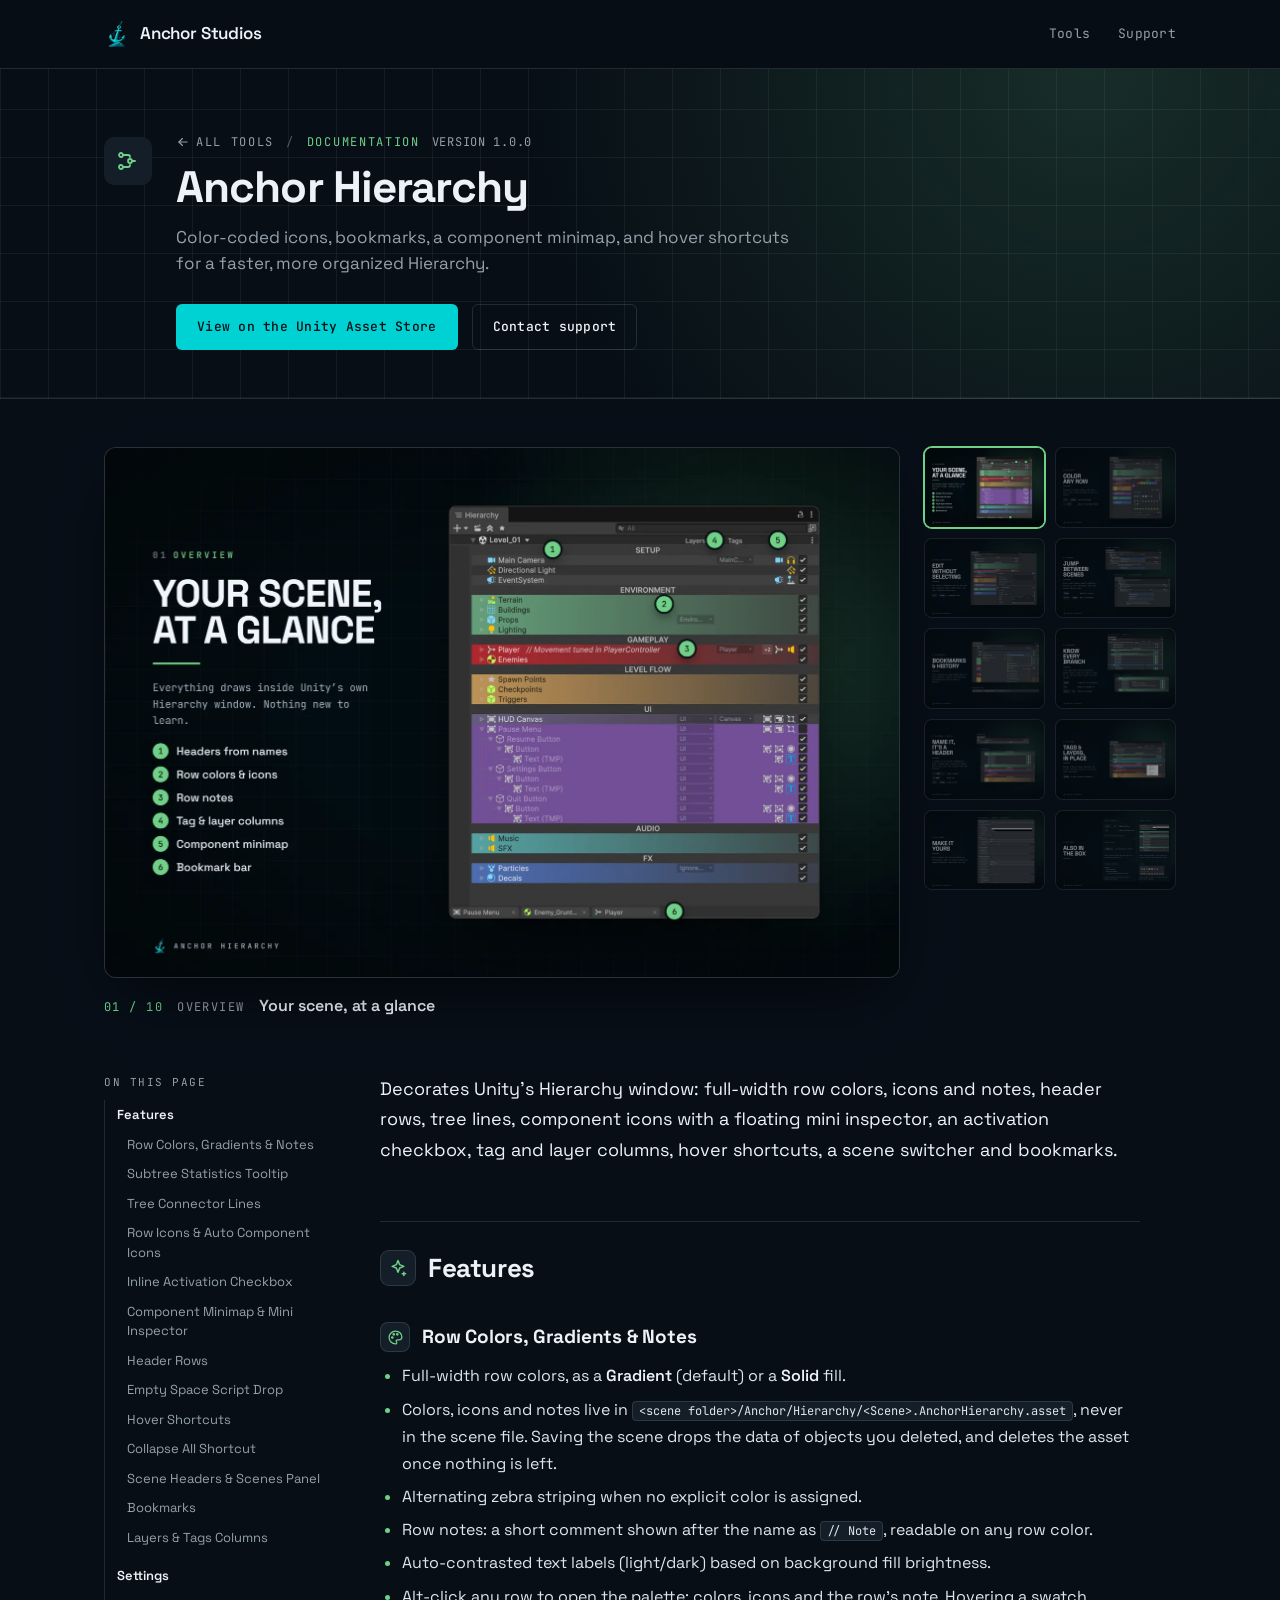
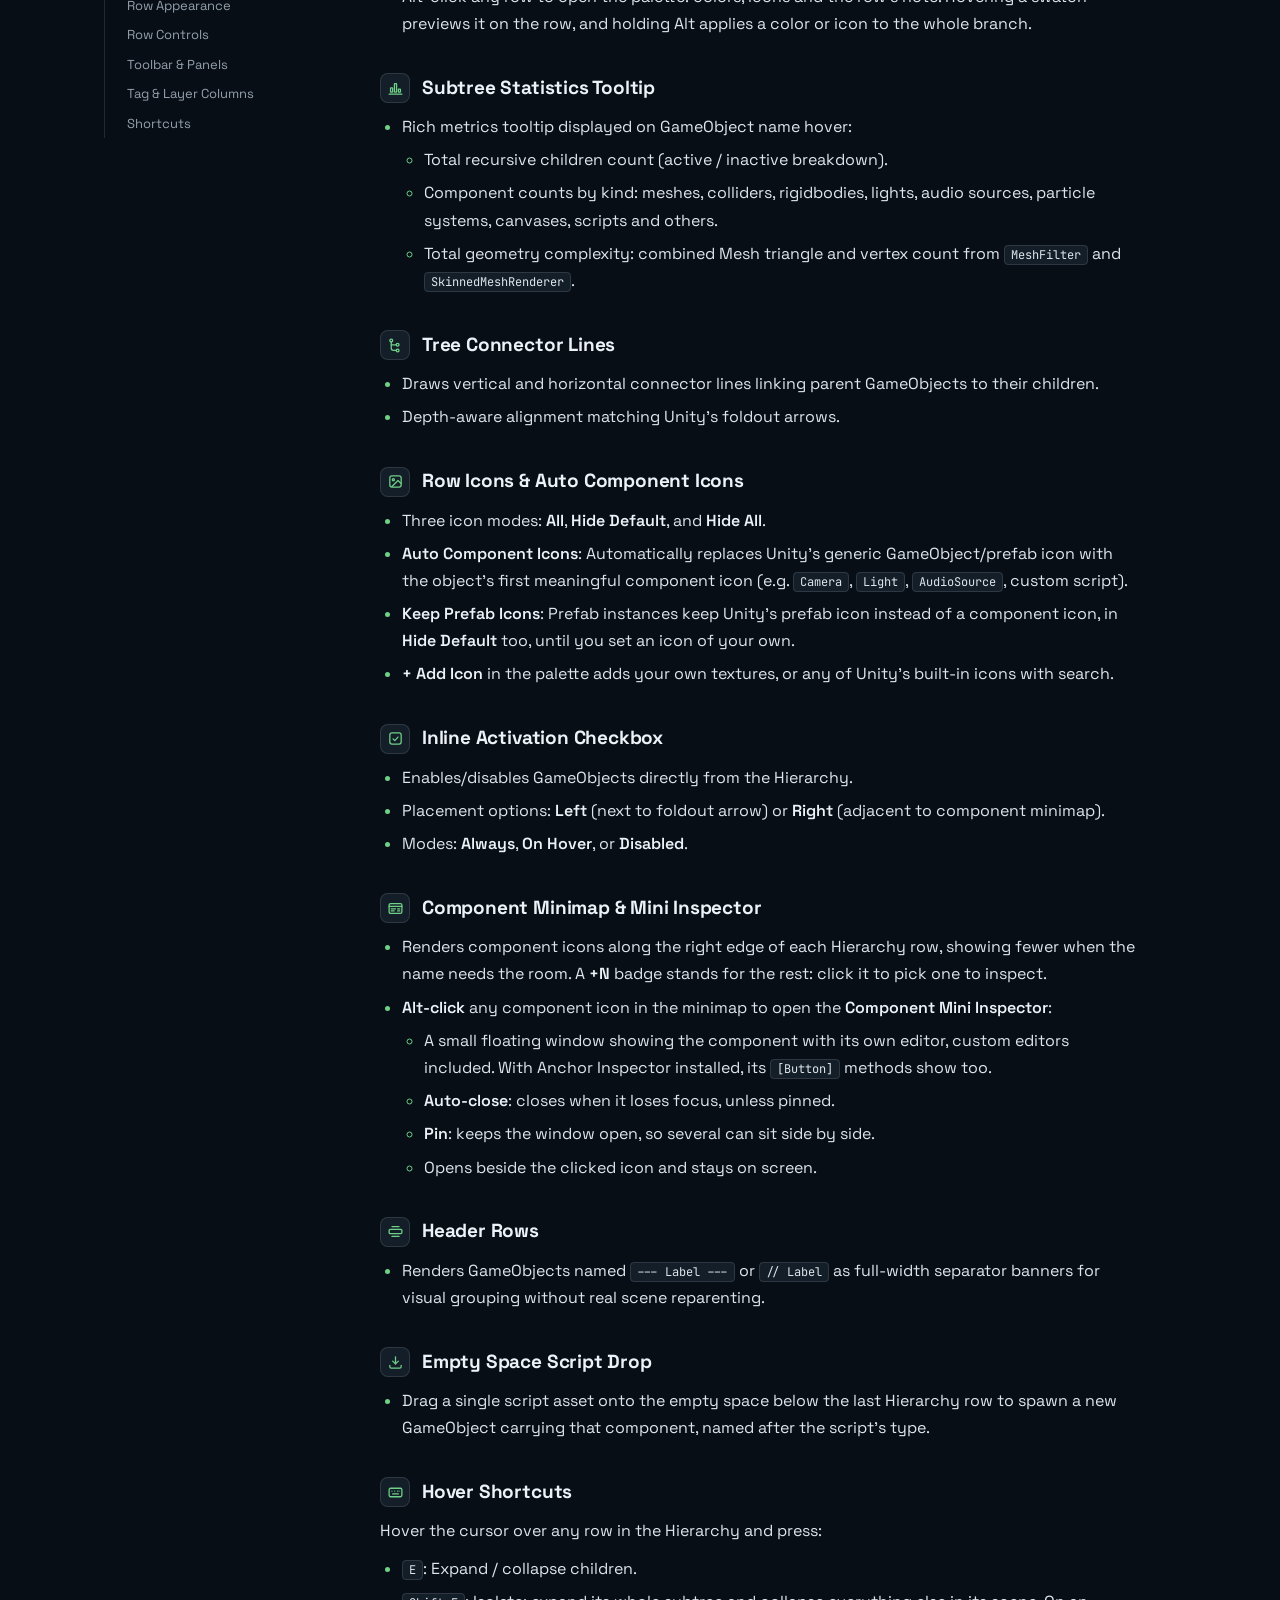
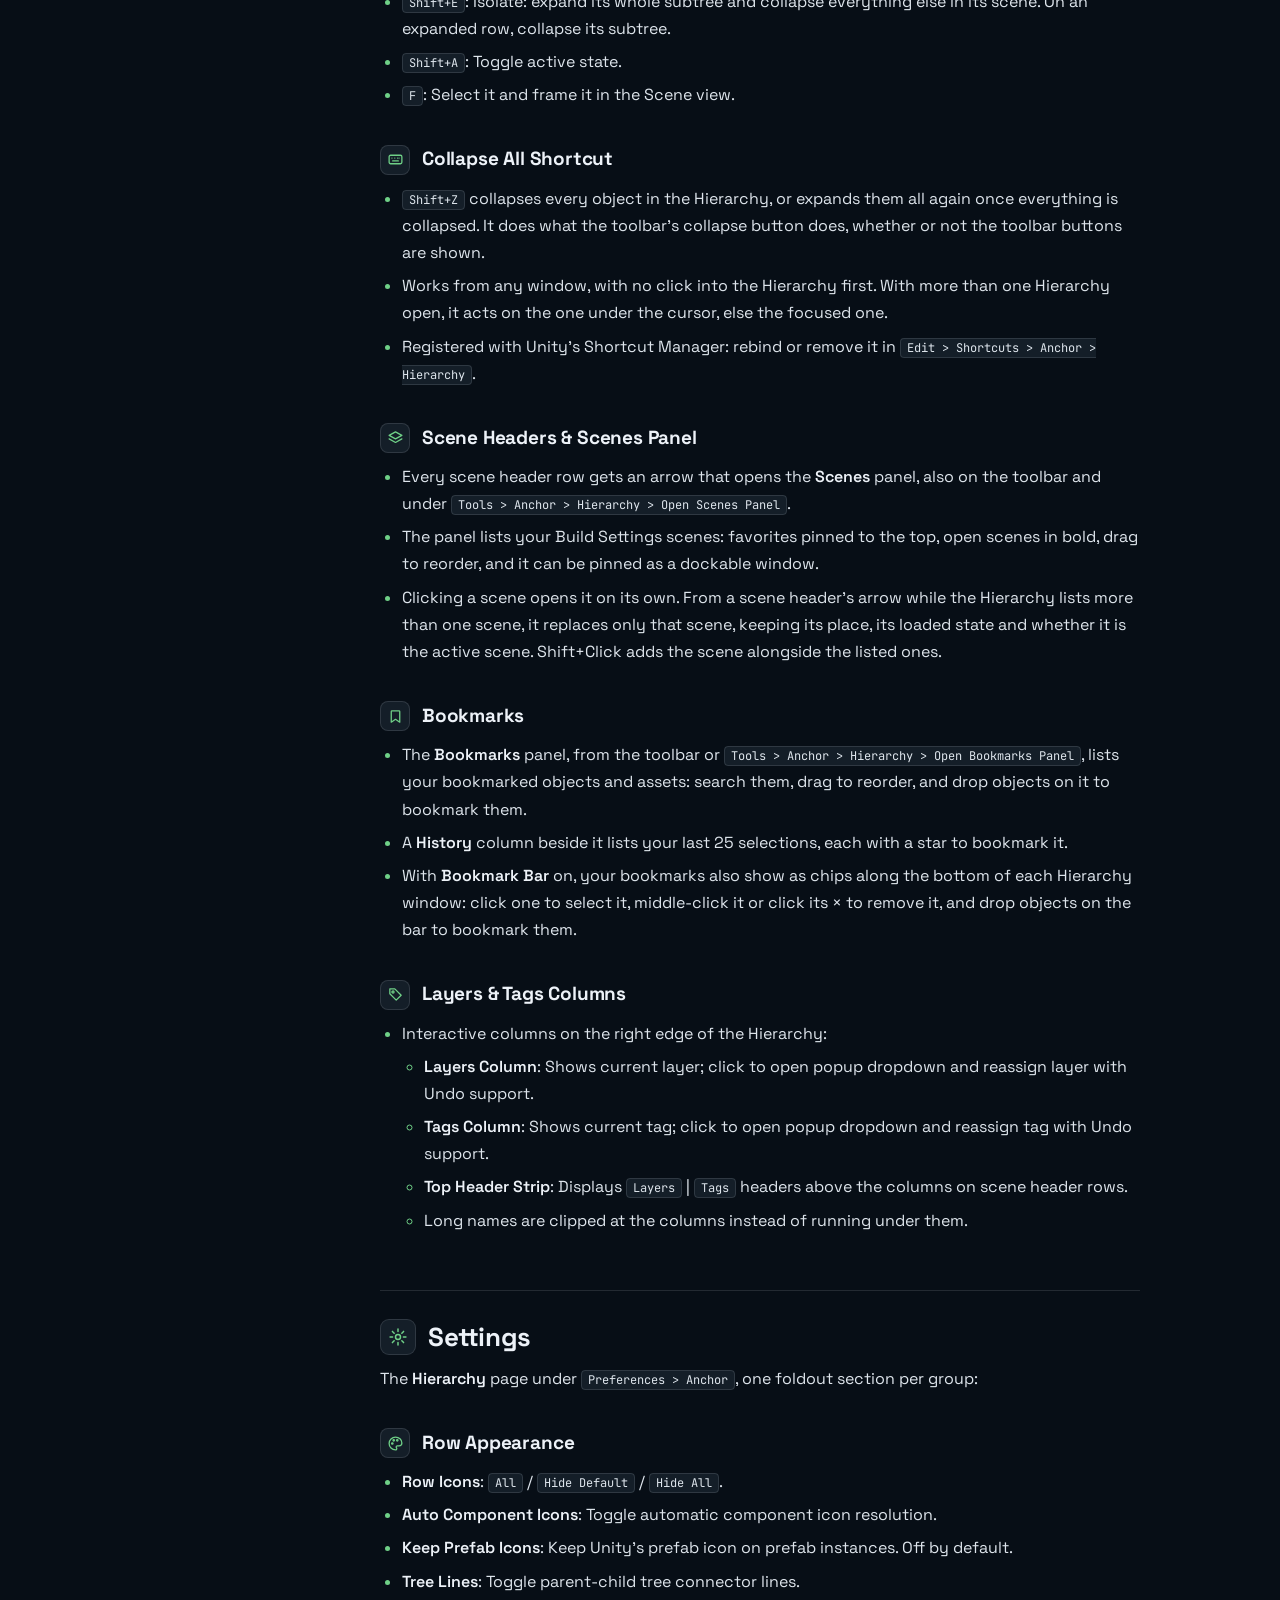
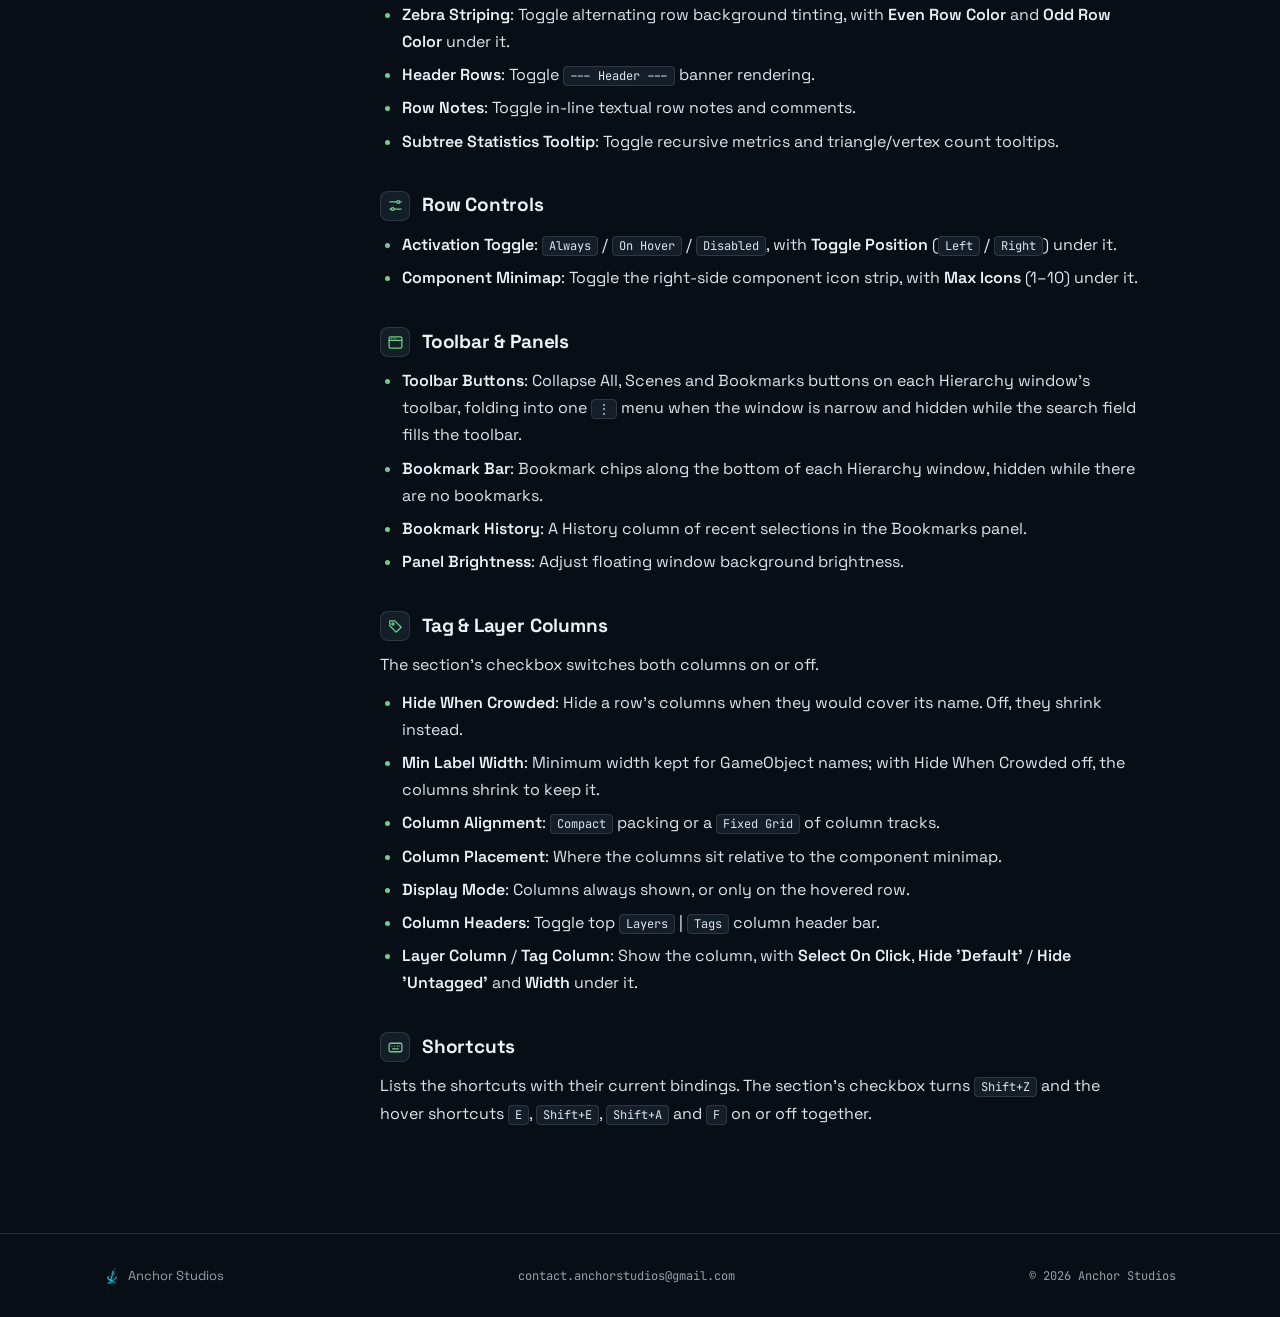
==== commit 02bfea34: "Link Anchor Hierarchy to its Asset Store page - Hierarchy is live: its card and popup say Available " ====
--- a/hierarchy/index.html
+++ b/hierarchy/index.html
@@ -48,7 +48,7 @@
           <h1>Anchor Hierarchy</h1>
           <p class="lede">Color-coded icons, bookmarks, a component minimap, and hover shortcuts for a faster, more organized Hierarchy.</p>
           <div class="hero-actions">
-            <span class="btn btn-primary btn-soon" aria-disabled="true">View on the Unity Asset Store<span class="btn-tag">Soon</span></span>
+            <a class="btn btn-primary" href="https://assetstore.unity.com/packages/tools/utilities/anchor-hierarchy-408774">View on the Unity Asset Store</a>
             <a class="btn btn-ghost" href="mailto:contact.anchorstudios@gmail.com">Contact support</a>
           </div>
         </div>
--- a/src/css/styles.css
+++ b/src/css/styles.css
@@ -346,7 +346,8 @@
   background: currentColor;
 }
 
-.status-soon { color: var(--tool-accent, var(--accent)); }
+.status-soon,
+.status-live { color: var(--tool-accent, var(--accent)); }
 .status-dev { color: var(--muted); }
 
 .tools-footnote {
--- a/src/css/docs.css
+++ b/src/css/docs.css
@@ -320,7 +320,7 @@
 
 .doc-content code {
   font-family: var(--font-mono);
-  font-size: 0.85em;
+  font-size: 0.75em;
   background: var(--surface-2);
   border: 1px solid var(--border);
   border-radius: 4px;
